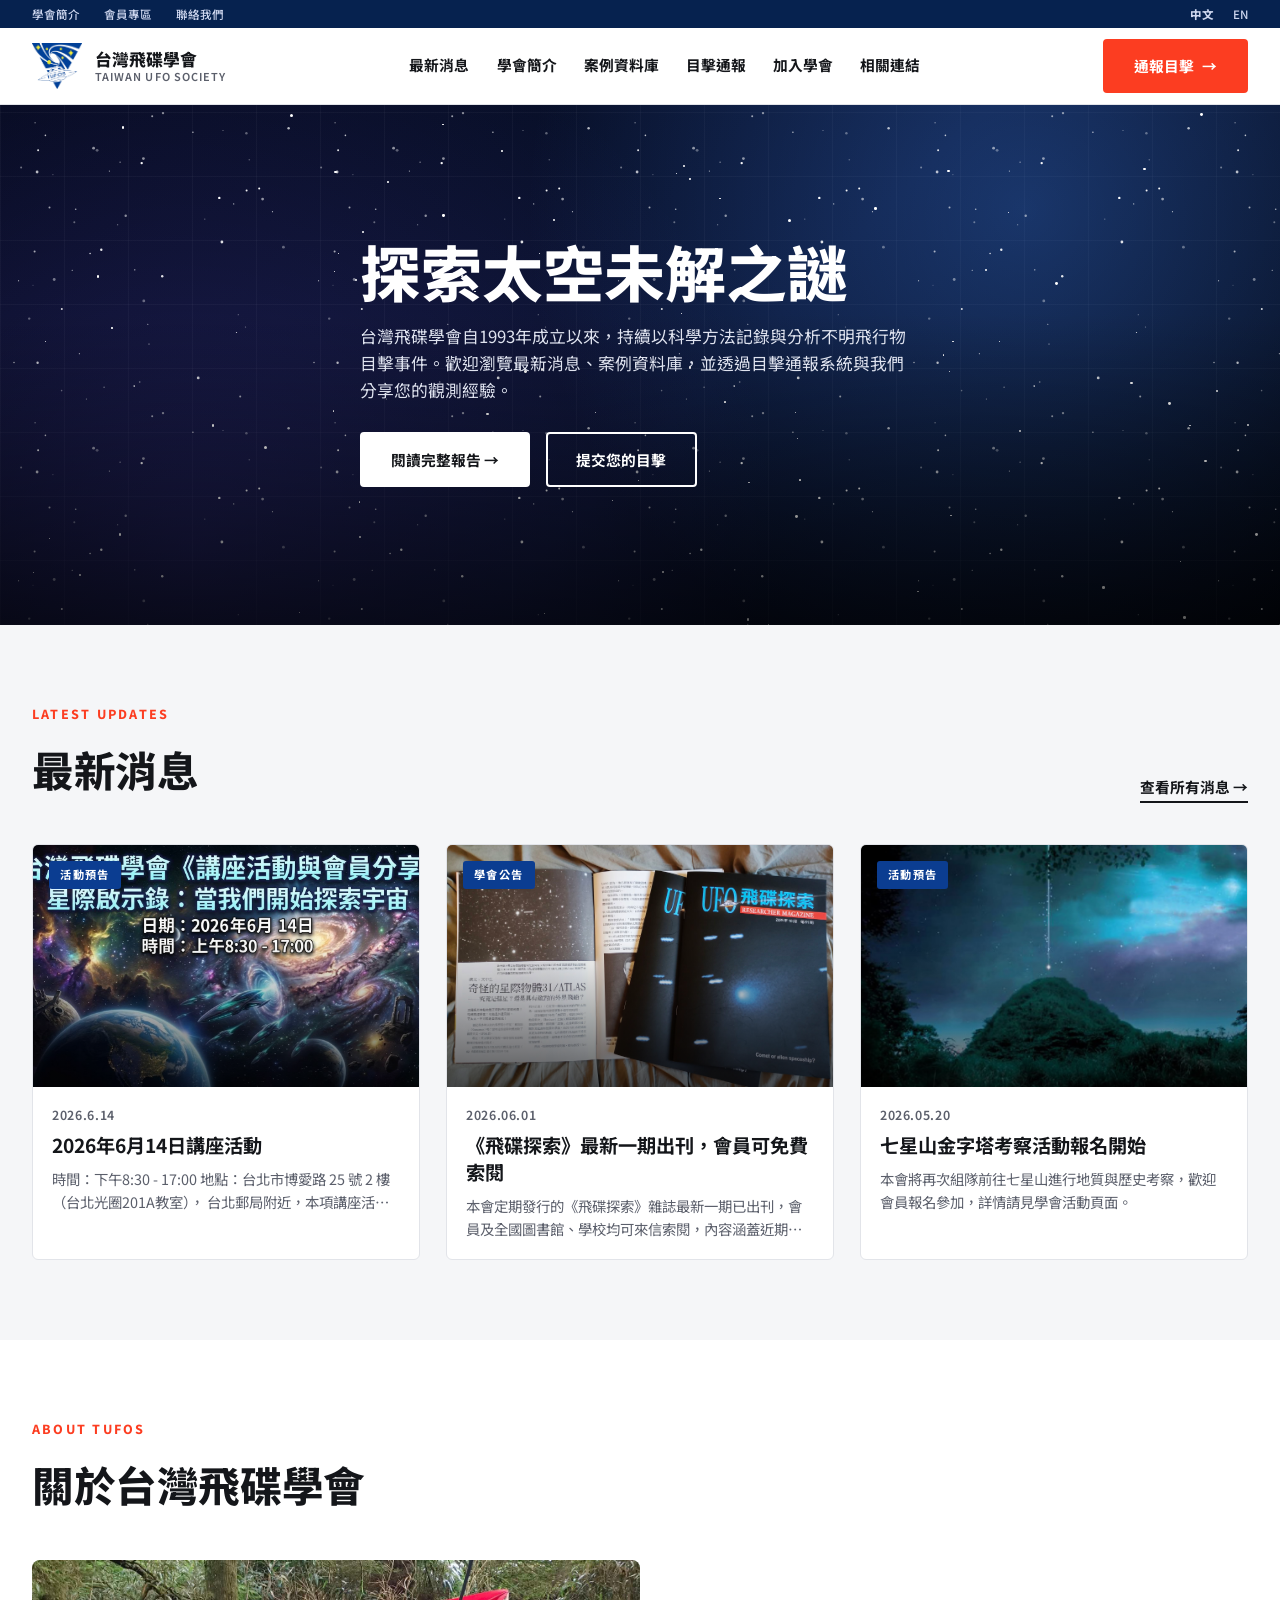
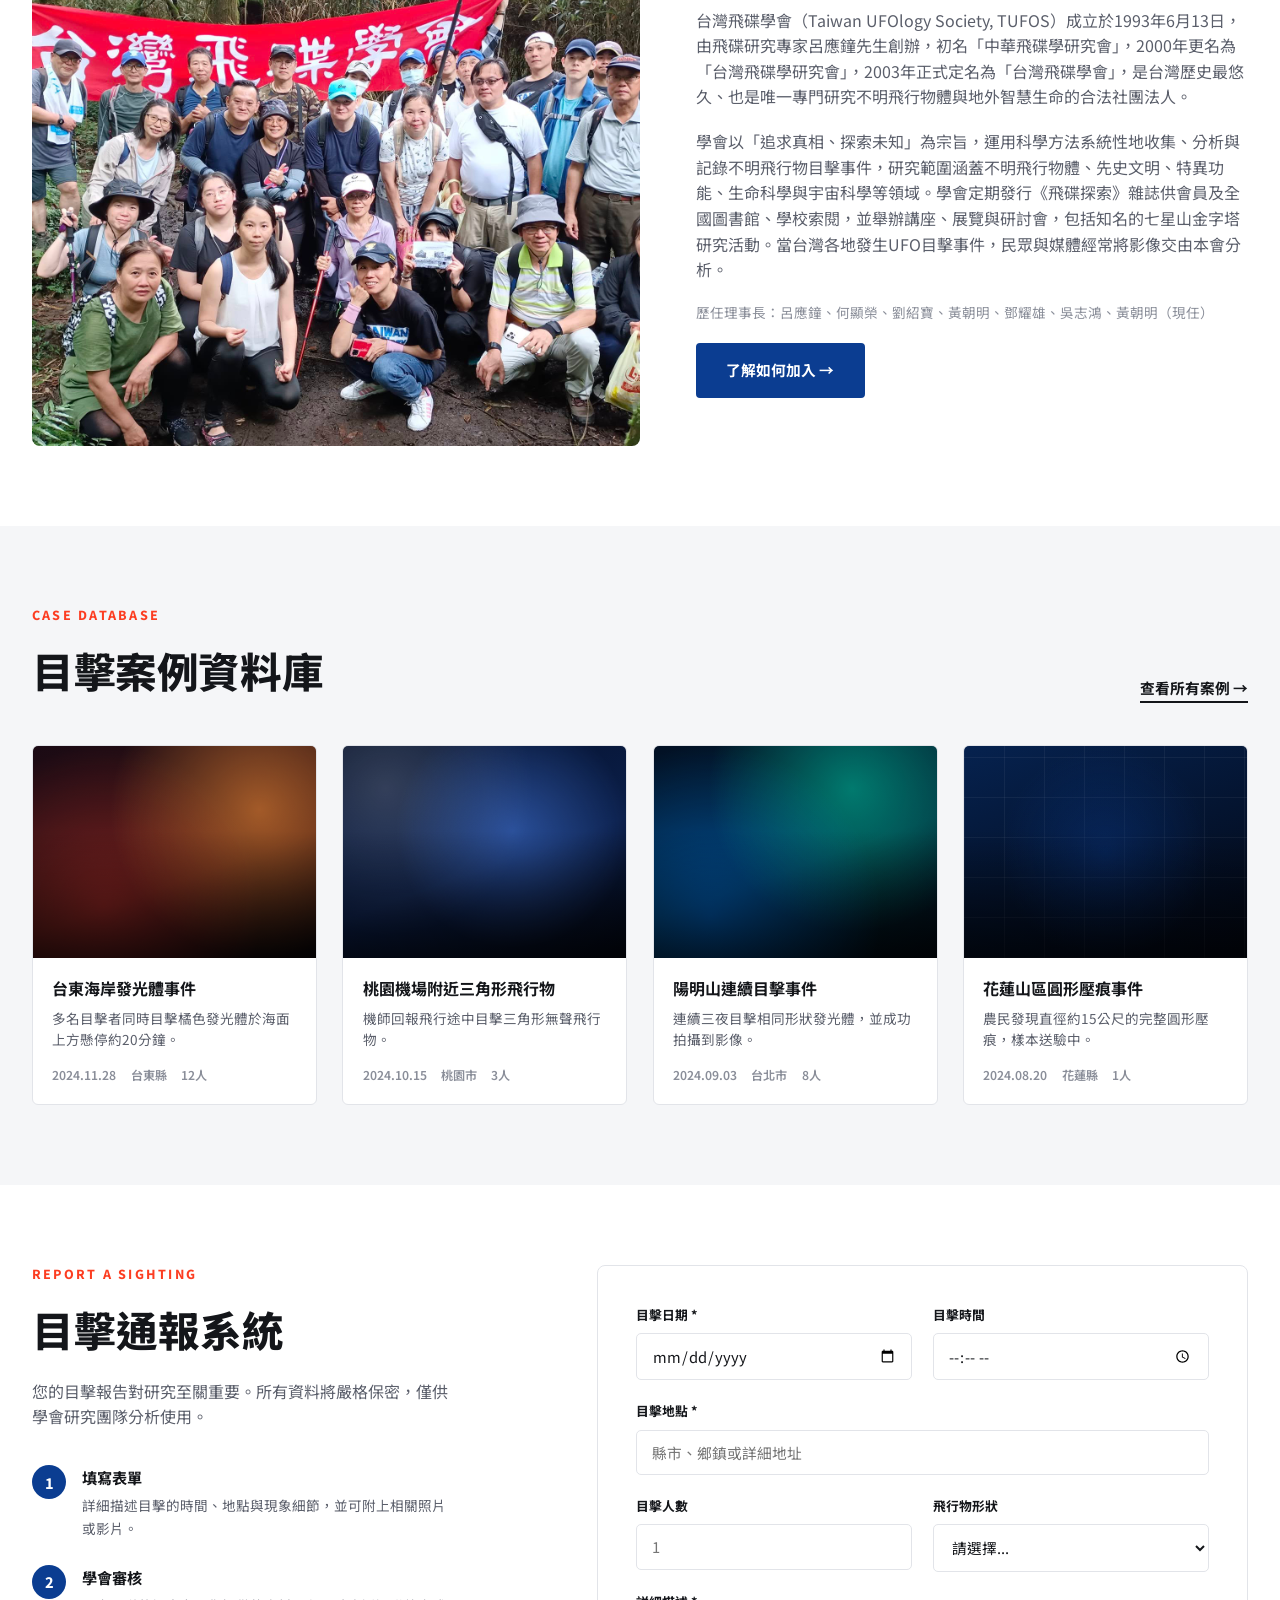
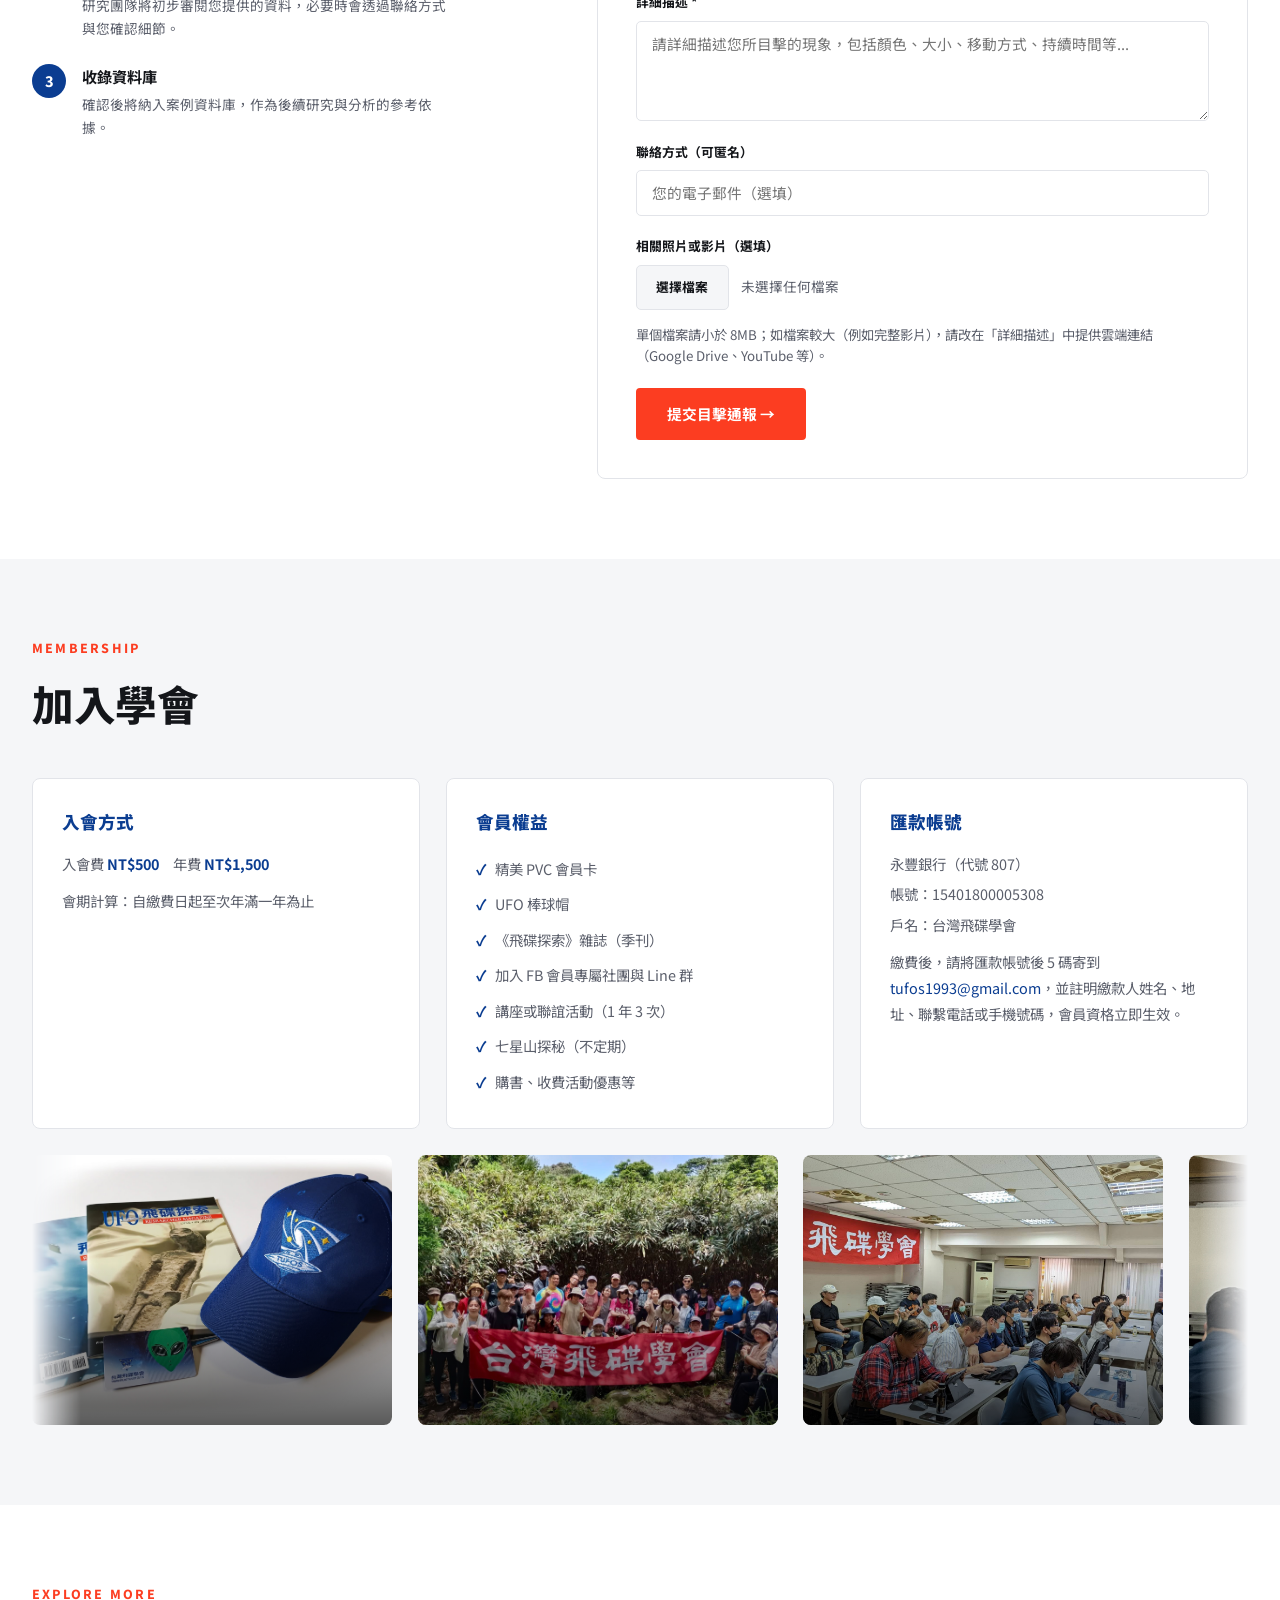
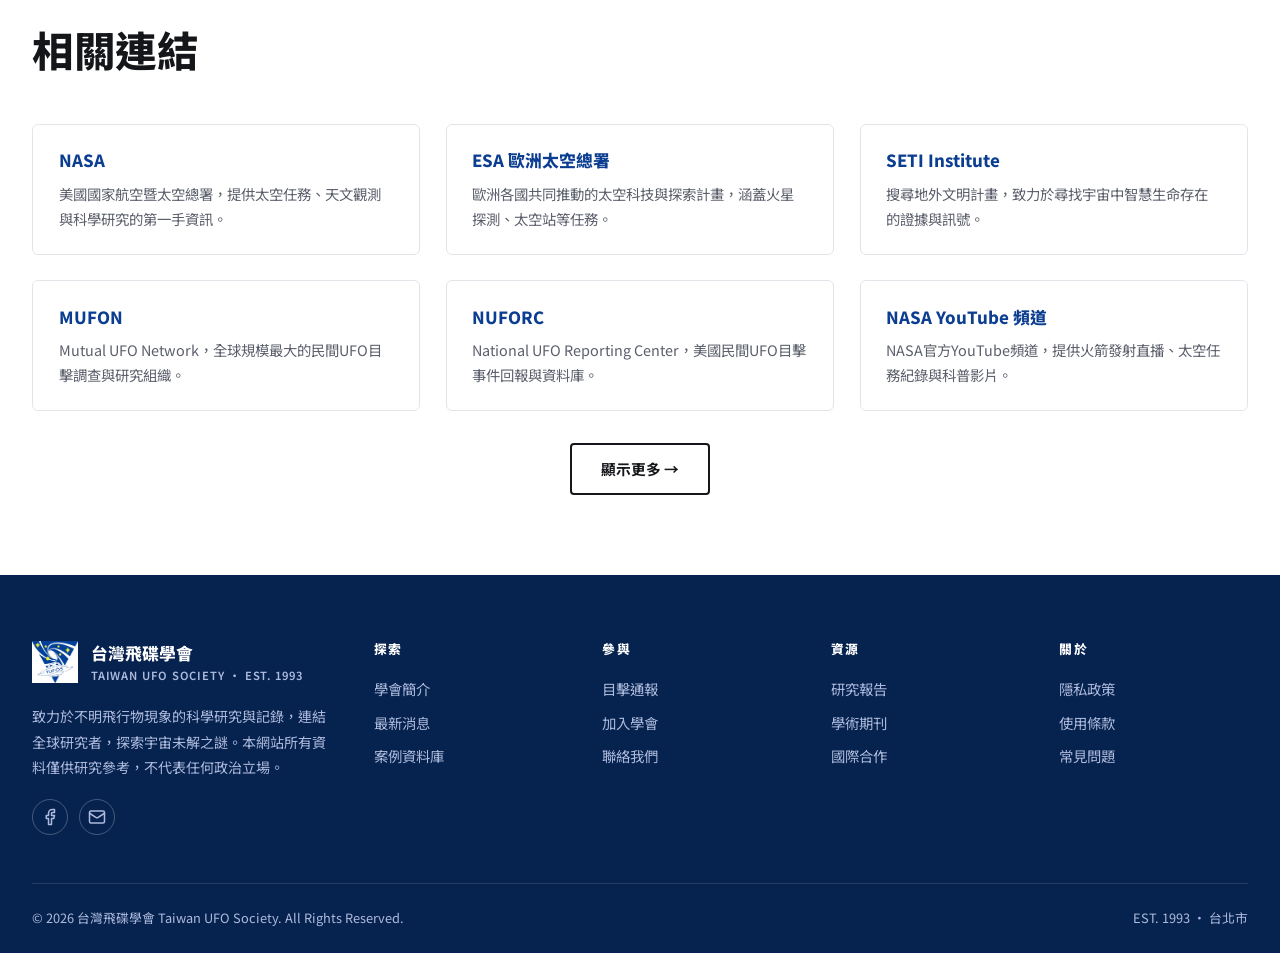
==== index.html @ 35a58901 "相關連結超過6個時預設收合，並提供「顯示更多」按鈕展開 避免未來持續新增連結導致版面無限往下延伸" ====
<!DOCTYPE html>
<html lang="zh-TW">
<head>
<meta charset="UTF-8">
<meta name="viewport" content="width=device-width, initial-scale=1.0">
<title>台灣飛碟學會 | Taiwan UFO Society</title>
<meta name="description" content="台灣飛碟學會 — 以科學方法研究不明飛行物現象，記錄目擊事件，連結全球研究網絡。">
<link rel="icon" type="image/png" href="/images/uploads/logo-transparent.png">
<link rel="preconnect" href="https://fonts.googleapis.com">
<link href="https://fonts.googleapis.com/css2?family=Public+Sans:wght@400;500;600;700;800&family=Noto+Sans+TC:wght@400;500;700;900&display=swap" rel="stylesheet">
<link rel="stylesheet" href="/assets/style.css">
</head>
<body>

<!-- ===== TOP BAR ===== -->
<div id="topbar">
  <div class="wrap">
    <div class="topbar-left">
      <a href="#about">學會簡介</a>
      <a href="#join">會員專區</a>
      <a href="mailto:tufos1993@gmail.com">聯絡我們</a>
    </div>
    <div class="topbar-right">
      <a href="/" style="font-weight:800;">中文</a>
      <a href="/en/">EN</a>
    </div>
  </div>
</div>

<!-- ===== HEADER ===== -->
<header id="header">
  <div class="wrap">
    <a href="#" class="logo">
      <img src="/images/uploads/logo.jpg" alt="TUFOS">
      <span class="logo-text">台灣飛碟學會<small>TAIWAN UFO SOCIETY</small></span>
    </a>
    <nav class="nav-links">
      <a href="#news">最新消息</a>
      <a href="#about">學會簡介</a>
      <a href="#cases">案例資料庫</a>
      <a href="#report">目擊通報</a>
      <a href="#join">加入學會</a>
      <a href="#links">相關連結</a>
    </nav>
    <div class="header-cta">
      <a href="#report" class="btn btn-red"><span class="label">通報目擊</span> →</a>
    </div>
    <div class="nav-hamburger" onclick="toggleMobile()"><span></span><span></span><span></span></div>
  </div>
  <div class="mobile-menu" id="mobileMenu">
    <a href="#news" onclick="closeMobile()">最新消息</a>
    <a href="#about" onclick="closeMobile()">學會簡介</a>
    <a href="#cases" onclick="closeMobile()">案例資料庫</a>
    <a href="#report" onclick="closeMobile()">目擊通報</a>
    <a href="#join" onclick="closeMobile()">加入學會</a>
    <a href="#links" onclick="closeMobile()">相關連結</a>
  </div>
</header>

<!-- ===== HERO / FEATURED ===== -->
<section id="hero" class="ph ph-nebula">
  <div class="hero-stars" id="hero-stars"></div>
  <div class="hero-meteors" id="hero-meteors"></div>
  <div class="wrap hero-content">
    <div class="tag-row">
      <span class="tag tag-red" id="hero-tag">焦點報導</span>
      <span class="tag tag-outline" id="hero-date">2026.06.14</span>
    </div>
    <h1 id="hero-title">歡迎來到台灣飛碟學會全新官網</h1>
    <p id="hero-desc">台灣飛碟學會自1993年成立以來，持續以科學方法記錄與分析不明飛行物目擊事件。</p>
    <div class="hero-btns">
      <a href="#cases" class="btn btn-white">閱讀完整報告 →</a>
      <a href="#report" class="btn btn-outline-white">提交您的目擊</a>
    </div>
  </div>
</section>

<!-- ===== NEWS ===== -->
<section class="section section-alt" id="news">
  <div class="wrap">
    <div class="section-head fade-up">
      <div>
        <div class="eyebrow">LATEST UPDATES</div>
        <h2>最新消息</h2>
      </div>
      <a href="#" class="link-more" onclick="openAllNewsModal();return false;">查看所有消息 →</a>
    </div>
    <div class="news-grid fade-up" id="news-grid"></div>
  </div>
</section>

<!-- ===== ABOUT ===== -->
<section class="section" id="about">
  <div class="wrap">
    <div class="section-head fade-up">
      <div>
        <div class="eyebrow" id="about-eyebrow">ABOUT TUFOS</div>
        <h2 id="about-heading">關於台灣飛碟學會</h2>
      </div>
    </div>
    <div style="display:grid;grid-template-columns:1.1fr 1fr;gap:3.5rem;align-items:center;" class="fade-up">
      <div class="ph ph-deepsky" id="about-image" style="aspect-ratio:5/4;border-radius:8px;"></div>
      <div>
        <p style="color:var(--gray);margin-bottom:1.2rem;" id="about-p1"></p>
        <p style="color:var(--gray);margin-bottom:1.2rem;" id="about-p2"></p>
        <p style="color:var(--gray-light);font-size:.85rem;margin-bottom:1.2rem;" id="about-chairs"></p>
        <a href="#join" class="btn btn-blue">了解如何加入 →</a>
      </div>
    </div>
  </div>
</section>

<!-- ===== CASES ===== -->
<section class="section section-alt" id="cases">
  <div class="wrap">
    <div class="section-head fade-up">
      <div>
        <div class="eyebrow">CASE DATABASE</div>
        <h2>目擊案例資料庫</h2>
      </div>
      <a href="#" class="link-more" onclick="openAllCasesModal();return false;">查看所有案例 →</a>
    </div>
    <div class="cases-grid fade-up" id="cases-grid"></div>
  </div>
</section>

<!-- ===== REPORT ===== -->
<section class="section" id="report">
  <div class="wrap">
    <div class="report-layout">
      <div class="report-side fade-up">
        <div class="eyebrow">REPORT A SIGHTING</div>
        <h2 style="font-size:clamp(1.7rem,3.6vw,2.6rem);font-weight:800;margin-bottom:1rem;">目擊通報系統</h2>
        <p>您的目擊報告對研究至關重要。所有資料將嚴格保密，僅供學會研究團隊分析使用。</p>
        <div class="alert-box" id="report-alert" style="display:none;"></div>
        <div class="report-steps">
          <div class="report-step">
            <div class="report-step-num">1</div>
            <div><h5>填寫表單</h5><p>詳細描述目擊的時間、地點與現象細節，並可附上相關照片或影片。</p></div>
          </div>
          <div class="report-step">
            <div class="report-step-num">2</div>
            <div><h5>學會審核</h5><p>研究團隊將初步審閱您提供的資料，必要時會透過聯絡方式與您確認細節。</p></div>
          </div>
          <div class="report-step">
            <div class="report-step-num">3</div>
            <div><h5>收錄資料庫</h5><p>確認後將納入案例資料庫，作為後續研究與分析的參考依據。</p></div>
          </div>
        </div>
      </div>
      <form class="report-form fade-up" name="ufo-report" method="POST" data-netlify="true" netlify-honeypot="bot-field" enctype="multipart/form-data" onsubmit="submitReport(event)">
        <input type="hidden" name="form-name" value="ufo-report">
        <p style="display:none;"><label>不要填寫這欄：<input name="bot-field"></label></p>
        <div class="form-grid">
          <div class="form-group"><label>目擊日期 *</label><input type="date" name="date" required></div>
          <div class="form-group"><label>目擊時間</label><input type="time" name="time"></div>
          <div class="form-group full"><label>目擊地點 *</label><input type="text" name="location" placeholder="縣市、鄉鎮或詳細地址" required></div>
          <div class="form-group"><label>目擊人數</label><input type="number" name="witnesses" placeholder="1" min="1"></div>
          <div class="form-group">
            <label>飛行物形狀</label>
            <select name="shape">
              <option value="">請選擇...</option>
              <option>圓形 / 球形</option><option>三角形</option>
              <option>碟形 / 飛碟形</option><option>雪茄形 / 長條形</option>
              <option>V字形</option><option>不規則形狀</option>
              <option>光點 / 光球</option><option>其他</option>
            </select>
          </div>
          <div class="form-group full">
            <label>詳細描述 *</label>
            <textarea name="description" placeholder="請詳細描述您所目擊的現象，包括顏色、大小、移動方式、持續時間等..." required></textarea>
          </div>
          <div class="form-group full"><label>聯絡方式（可匿名）</label><input type="email" name="contact" placeholder="您的電子郵件（選填）"></div>
          <div class="form-group full">
            <label>相關照片或影片（選填）</label>
            <div class="file-input-wrap">
              <label class="file-input-btn" for="attachment-input">選擇檔案</label>
              <span class="file-input-name" id="attachment-name">未選擇任何檔案</span>
            </div>
            <input type="file" id="attachment-input" name="attachment" accept="image/*,video/*" multiple style="display:none;" onchange="updateFileName(this)">
            <small style="display:block;color:var(--gray);margin-top:.4rem;">單個檔案請小於 8MB；如檔案較大（例如完整影片），請改在「詳細描述」中提供雲端連結（Google Drive、YouTube 等）。</small>
          </div>
        </div>
        <button type="submit" class="btn btn-red">提交目擊通報 →</button>
      </form>
    </div>
  </div>
</section>

<!-- ===== MEMBERSHIP ===== -->
<section class="section section-alt" id="join">
  <div class="wrap">
    <div class="section-head fade-up">
      <div>
        <div class="eyebrow">MEMBERSHIP</div>
        <h2>加入學會</h2>
      </div>
    </div>
    <div class="join-intro fade-up">
      <div class="join-info-grid">
        <div class="join-info-card">
          <h4>入會方式</h4>
          <p class="join-price-line">入會費 <strong>NT$500</strong>　年費 <strong>NT$1,500</strong></p>
          <p class="join-note">會期計算：自繳費日起至次年滿一年為止</p>
        </div>
        <div class="join-info-card">
          <h4>會員權益</h4>
          <ul>
            <li>精美 PVC 會員卡</li>
            <li>UFO 棒球帽</li>
            <li>《飛碟探索》雜誌（季刊）</li>
            <li>加入 FB 會員專屬社團與 Line 群</li>
            <li>講座或聯誼活動（1 年 3 次）</li>
            <li>七星山探秘（不定期）</li>
            <li>購書、收費活動優惠等</li>
          </ul>
        </div>
        <div class="join-info-card">
          <h4>匯款帳號</h4>
          <p>永豐銀行（代號 807）</p>
          <p>帳號：15401800005308</p>
          <p>戶名：台灣飛碟學會</p>
          <p class="join-note">繳費後，請將匯款帳號後 5 碼寄到 <a href="mailto:tufos1993@gmail.com">tufos1993@gmail.com</a>，並註明繳款人姓名、地址、聯繫電話或手機號碼，會員資格立即生效。</p>
        </div>
      </div>
      <div class="join-gallery">
        <div class="join-gallery-track" id="join-gallery-track"></div>
      </div>
    </div>
  </div>
</section>

<!-- ===== LINKS ===== -->
<section class="section" id="links">
  <div class="wrap">
    <div class="section-head fade-up">
      <div>
        <div class="eyebrow">EXPLORE MORE</div>
        <h2>相關連結</h2>
      </div>
    </div>
    <div class="links-list fade-up" id="links-list"></div>
    <div class="links-more" id="links-more" style="display:none;">
      <button class="btn btn-plain" id="links-more-btn" onclick="toggleLinksMore()">顯示更多 →</button>
    </div>
  </div>
</section>

<!-- ===== FOOTER ===== -->
<footer>
  <div class="wrap">
    <div class="footer-top">
      <div>
        <div class="footer-brand">
          <img src="/images/uploads/logo.jpg" alt="TUFOS">
          <div class="ft-title">台灣飛碟學會<small>TAIWAN UFO SOCIETY · EST. 1993</small></div>
        </div>
        <p id="footer-desc">致力於不明飛行物現象的科學研究與記錄，連結全球研究者，探索宇宙未解之謎。本網站所有資料僅供研究參考，不代表任何政治立場。</p>
        <div class="social-row" id="social-row">
          <a class="social-btn" href="#" title="Facebook" id="social-fb"><svg width="18" height="18" viewBox="0 0 24 24" fill="none" stroke="currentColor" stroke-width="2" stroke-linecap="round" stroke-linejoin="round"><path d="M18 2h-3a5 5 0 0 0-5 5v3H7v4h3v8h4v-8h3l1-4h-4V7a1 1 0 0 1 1-1h3z"/></svg></a>
          <a class="social-btn" href="mailto:tufos1993@gmail.com" title="Email" id="social-email"><svg width="18" height="18" viewBox="0 0 24 24" fill="none" stroke="currentColor" stroke-width="2" stroke-linecap="round" stroke-linejoin="round"><rect x="2" y="4" width="20" height="16" rx="2"/><path d="m22 7-8.97 5.7a1.94 1.94 0 0 1-2.06 0L2 7"/></svg></a>
        </div>
      </div>
      <div class="footer-col">
        <h5>探索</h5>
        <a href="#about">學會簡介</a>
        <a href="#news">最新消息</a>
        <a href="#cases">案例資料庫</a>
      </div>
      <div class="footer-col">
        <h5>參與</h5>
        <a href="#report">目擊通報</a>
        <a href="#join">加入學會</a>
        <a href="mailto:tufos1993@gmail.com">聯絡我們</a>
      </div>
      <div class="footer-col">
        <h5>資源</h5>
        <a href="#">研究報告</a>
        <a href="#">學術期刊</a>
        <a href="#">國際合作</a>
      </div>
      <div class="footer-col">
        <h5>關於</h5>
        <a href="#">隱私政策</a>
        <a href="#">使用條款</a>
        <a href="#">常見問題</a>
      </div>
    </div>
    <div class="footer-bottom">
      <div>© 2026 台灣飛碟學會 Taiwan UFO Society. All Rights Reserved.</div>
      <div>EST. 1993 · 台北市</div>
    </div>
  </div>
</footer>

<!-- ===== NEWS MODAL ===== -->
<div class="modal-overlay" id="news-modal" onclick="if(event.target===this) closeNewsModal()">
  <div class="modal-box">
    <button class="modal-close" onclick="closeNewsModal()" aria-label="關閉">&times;</button>
    <div class="ph" id="modal-img"></div>
    <div class="modal-date" id="modal-date"></div>
    <h3 id="modal-title"></h3>
    <p id="modal-body"></p>
  </div>
</div>

<!-- ===== ALL NEWS MODAL ===== -->
<div class="modal-overlay" id="all-news-modal" onclick="if(event.target===this) closeAllNewsModal()">
  <div class="modal-box modal-box-wide">
    <button class="modal-close" onclick="closeAllNewsModal()" aria-label="關閉">&times;</button>
    <h3 style="margin-bottom:1.4rem;">最新消息</h3>
    <div class="news-list" id="news-list"></div>
  </div>
</div>

<!-- ===== CASE MODAL ===== -->
<div class="modal-overlay" id="case-modal" onclick="if(event.target===this) closeCaseModal()">
  <div class="modal-box">
    <button class="modal-close" onclick="closeCaseModal()" aria-label="關閉">&times;</button>
    <div class="ph" id="case-modal-img"></div>
    <div class="modal-date" id="case-modal-meta"></div>
    <h3 id="case-modal-title"></h3>
    <p id="case-modal-body"></p>
  </div>
</div>

<!-- ===== ALL CASES MODAL ===== -->
<div class="modal-overlay" id="all-cases-modal" onclick="if(event.target===this) closeAllCasesModal()">
  <div class="modal-box modal-box-wide">
    <button class="modal-close" onclick="closeAllCasesModal()" aria-label="關閉">&times;</button>
    <h3 style="margin-bottom:1.4rem;">目擊案例資料庫</h3>
    <div class="news-list" id="cases-list"></div>
  </div>
</div>

<script>window.SITE_LANG = "zh";</script>
<script src="/assets/site.js"></script>
<!-- Netlify Identity：用於處理後台邀請/重設密碼連結 -->
<script src="https://identity.netlify.com/v1/netlify-identity-widget.js"></script>
<script>
  if (window.netlifyIdentity) {
    window.netlifyIdentity.on("init", user => {});
  }
</script>
</body>
</html>
---- assets/style.css ----
/* ============================================================
     RESET & VARS
  ============================================================ */
  :root{
    --blue:#0B3D91;
    --blue-dark:#06224F;
    --red:#FC3D21;
    --ink:#14161A;
    --gray:#5B5F6B;
    --gray-light:#8A8E99;
    --line:#E2E4E9;
    --bg:#F5F6F8;
    --white:#fff;
    --sans:'Noto Sans TC','Public Sans',sans-serif;
  }
  *,*::before,*::after{margin:0;padding:0;box-sizing:border-box;}
  html{scroll-behavior:smooth;scroll-padding-top:96px;}
  body{
    font-family:var(--sans);
    color:var(--ink);
    background:var(--white);
    line-height:1.6;
    -webkit-font-smoothing:antialiased;
  }
  a{color:inherit;text-decoration:none;}
  img{max-width:100%;display:block;}
  ul{list-style:none;}
  button{font-family:inherit;}

  /* ============================================================
     UTILITIES
  ============================================================ */
  .wrap{max-width:1280px;margin:0 auto;padding:0 2rem;}
  .tag{
    display:inline-flex;align-items:center;gap:.4rem;
    font-size:.7rem;font-weight:700;letter-spacing:.12em;
    text-transform:uppercase;padding:.3rem .7rem;border-radius:3px;
  }
  .tag-red{background:var(--red);color:var(--white);}
  .tag-blue{background:var(--blue);color:var(--white);}
  .tag-outline{border:1px solid var(--white);color:var(--white);}

  .btn{
    display:inline-flex;align-items:center;gap:.5rem;
    font-weight:700;font-size:.92rem;
    padding:.85rem 1.8rem;border-radius:4px;
    border:2px solid var(--ink);cursor:pointer;
    transition:.2s ease;background:transparent;color:var(--ink);
  }
  .btn-red{background:var(--red);border-color:var(--red);color:var(--white);}
  .btn-red:hover{background:#d8330f;border-color:#d8330f;}
  .btn-blue{background:var(--blue);border-color:var(--blue);color:var(--white);}
  .btn-blue:hover{background:#082a6b;border-color:#082a6b;}
  .btn-white{background:var(--white);border-color:var(--white);color:var(--ink);}
  .btn-white:hover{background:transparent;color:var(--white);}
  .btn-outline-white{border-color:var(--white);color:var(--white);}
  .btn-outline-white:hover{background:var(--white);color:var(--ink);}
  .btn:not([class*="btn-"]):hover, .btn-plain:hover{background:var(--ink);color:var(--white);}

  .eyebrow{
    font-size:.78rem;font-weight:800;letter-spacing:.18em;
    text-transform:uppercase;color:var(--red);margin-bottom:.7rem;
  }
  .section-head{margin-bottom:2.6rem;display:flex;justify-content:space-between;align-items:flex-end;flex-wrap:wrap;gap:1.5rem;}
  .section-head h2{font-size:clamp(1.7rem,3.6vw,2.6rem);font-weight:800;letter-spacing:-.01em;}
  .section-head .link-more{font-weight:700;font-size:.92rem;border-bottom:2px solid var(--ink);padding-bottom:2px;white-space:nowrap;}
  .section-head .link-more:hover{color:var(--blue);border-color:var(--blue);}

  .section{padding:5rem 0;}
  .section-alt{background:var(--bg);}

  /* generated "photo" placeholders */
  .ph{position:relative;overflow:hidden;background-size:cover;background-position:center;}
  .ph::after{
    content:'';position:absolute;inset:0;
    background:linear-gradient(180deg, rgba(0,0,0,0) 40%, rgba(0,0,0,.65) 100%);
  }
  .ph-nebula{background:
    radial-gradient(circle at 30% 30%, rgba(120,90,255,.55), transparent 55%),
    radial-gradient(circle at 75% 65%, rgba(0,180,255,.45), transparent 60%),
    linear-gradient(135deg,#0a0e2a,#1b0f3a 60%,#04060f);}
  .ph-aurora{background:
    radial-gradient(circle at 70% 20%, rgba(0,255,200,.4), transparent 55%),
    radial-gradient(circle at 20% 80%, rgba(0,120,255,.5), transparent 60%),
    linear-gradient(160deg,#021024,#022a3a 55%,#01070f);}
  .ph-sunset{background:
    radial-gradient(circle at 80% 30%, rgba(255,150,60,.55), transparent 55%),
    radial-gradient(circle at 25% 75%, rgba(255,60,60,.35), transparent 60%),
    linear-gradient(160deg,#1a0a14,#3a1410 60%,#0a0608);}
  .ph-deepsky{background:
    radial-gradient(circle at 60% 40%, rgba(80,140,255,.45), transparent 55%),
    radial-gradient(circle at 15% 20%, rgba(255,255,255,.18), transparent 50%),
    linear-gradient(160deg,#04102b,#0b1f4a 55%,#020611);}
  .ph-grid{background:
    radial-gradient(circle at 50% 50%, rgba(11,61,145,.4), transparent 60%),
    repeating-linear-gradient(0deg, rgba(255,255,255,.05) 0 1px, transparent 1px 40px),
    repeating-linear-gradient(90deg, rgba(255,255,255,.05) 0 1px, transparent 1px 40px),
    linear-gradient(160deg,#06224f,#020611);}
  .ph-tech{background:
    url("data:image/svg+xml,%3Csvg%20xmlns%3D%22http%3A//www.w3.org/2000/svg%22%20width%3D%22300%22%20height%3D%22300%22%20viewBox%3D%220%200%20300%20300%22%3E%3Ccircle%20cx%3D%2297.1%22%20cy%3D%2245.3%22%20r%3D%221.4%22%20fill%3D%22white%22%20fill-opacity%3D%220.33%22/%3E%3Ccircle%20cx%3D%22246.4%22%20cy%3D%2228.2%22%20r%3D%221.2%22%20fill%3D%22white%22%20fill-opacity%3D%220.34%22/%3E%3Ccircle%20cx%3D%22152.2%22%20cy%3D%2211.2%22%20r%3D%221%22%20fill%3D%22white%22%20fill-opacity%3D%220.59%22/%3E%3Ccircle%20cx%3D%2272.2%22%20cy%3D%22165.3%22%20r%3D%220.5%22%20fill%3D%22white%22%20fill-opacity%3D%220.88%22/%3E%3Ccircle%20cx%3D%2237.1%22%20cy%3D%2267.0%22%20r%3D%221.4%22%20fill%3D%22white%22%20fill-opacity%3D%220.71%22/%3E%3Ccircle%20cx%3D%2218.6%22%20cy%3D%22175.7%22%20r%3D%220.5%22%20fill%3D%22white%22%20fill-opacity%3D%220.98%22/%3E%3Ccircle%20cx%3D%2214.0%22%20cy%3D%22257.5%22%20r%3D%220.8%22%20fill%3D%22white%22%20fill-opacity%3D%220.59%22/%3E%3Ccircle%20cx%3D%22162.2%22%20cy%3D%22171.3%22%20r%3D%221.2%22%20fill%3D%22white%22%20fill-opacity%3D%220.87%22/%3E%3Ccircle%20cx%3D%2254.2%22%20cy%3D%22174.5%22%20r%3D%221.4%22%20fill%3D%22white%22%20fill-opacity%3D%220.43%22/%3E%3Ccircle%20cx%3D%2229.2%22%20cy%3D%22213.6%22%20r%3D%221.2%22%20fill%3D%22white%22%20fill-opacity%3D%220.34%22/%3E%3Ccircle%20cx%3D%2261.8%22%20cy%3D%22204.1%22%20r%3D%221%22%20fill%3D%22white%22%20fill-opacity%3D%220.84%22/%3E%3Ccircle%20cx%3D%22139.7%22%20cy%3D%22277.0%22%20r%3D%220.8%22%20fill%3D%22white%22%20fill-opacity%3D%220.51%22/%3E%3Ccircle%20cx%3D%22238.3%22%20cy%3D%22209.7%22%20r%3D%220.6%22%20fill%3D%22white%22%20fill-opacity%3D%220.36%22/%3E%3Ccircle%20cx%3D%2290.1%22%20cy%3D%22148.5%22%20r%3D%220.8%22%20fill%3D%22white%22%20fill-opacity%3D%220.81%22/%3E%3Ccircle%20cx%3D%2286.4%22%20cy%3D%22294.1%22%20r%3D%220.5%22%20fill%3D%22white%22%20fill-opacity%3D%220.66%22/%3E%3Ccircle%20cx%3D%2249.5%22%20cy%3D%22102.6%22%20r%3D%221%22%20fill%3D%22white%22%20fill-opacity%3D%220.6%22/%3E%3Ccircle%20cx%3D%22288.6%22%20cy%3D%2223.3%22%20r%3D%221.2%22%20fill%3D%22white%22%20fill-opacity%3D%220.7%22/%3E%3Ccircle%20cx%3D%22262.6%22%20cy%3D%2294.1%22%20r%3D%221.4%22%20fill%3D%22white%22%20fill-opacity%3D%220.55%22/%3E%3Ccircle%20cx%3D%22149.0%22%20cy%3D%22239.1%22%20r%3D%220.5%22%20fill%3D%22white%22%20fill-opacity%3D%220.89%22/%3E%3Ccircle%20cx%3D%22283.4%22%20cy%3D%22142.2%22%20r%3D%221.4%22%20fill%3D%22white%22%20fill-opacity%3D%220.35%22/%3E%3Ccircle%20cx%3D%22219.3%22%20cy%3D%2292.9%22%20r%3D%221.2%22%20fill%3D%22white%22%20fill-opacity%3D%221.0%22/%3E%3Ccircle%20cx%3D%22246.6%22%20cy%3D%2285.4%22%20r%3D%221%22%20fill%3D%22white%22%20fill-opacity%3D%220.92%22/%3E%3Ccircle%20cx%3D%22104.1%22%20cy%3D%22282.2%22%20r%3D%220.8%22%20fill%3D%22white%22%20fill-opacity%3D%220.42%22/%3E%3Ccircle%20cx%3D%2235.1%22%20cy%3D%2217.7%22%20r%3D%220.8%22%20fill%3D%22white%22%20fill-opacity%3D%220.39%22/%3E%3Ccircle%20cx%3D%2274.3%22%20cy%3D%22117.3%22%20r%3D%221%22%20fill%3D%22white%22%20fill-opacity%3D%220.36%22/%3E%3Ccircle%20cx%3D%22134.8%22%20cy%3D%22164.8%22%20r%3D%220.6%22%20fill%3D%22white%22%20fill-opacity%3D%220.87%22/%3E%3Ccircle%20cx%3D%22259.2%22%20cy%3D%2283.5%22%20r%3D%221%22%20fill%3D%22white%22%20fill-opacity%3D%220.99%22/%3E%3Ccircle%20cx%3D%22204.8%22%20cy%3D%22114.1%22%20r%3D%220.6%22%20fill%3D%22white%22%20fill-opacity%3D%220.41%22/%3E%3Ccircle%20cx%3D%2252.9%22%20cy%3D%2269.6%22%20r%3D%220.6%22%20fill%3D%22white%22%20fill-opacity%3D%220.31%22/%3E%3Ccircle%20cx%3D%22249.3%22%20cy%3D%2254.7%22%20r%3D%220.8%22%20fill%3D%22white%22%20fill-opacity%3D%220.3%22/%3E%3Ccircle%20cx%3D%22125.7%22%20cy%3D%22110.8%22%20r%3D%221.2%22%20fill%3D%22white%22%20fill-opacity%3D%220.52%22/%3E%3Ccircle%20cx%3D%2237.6%22%20cy%3D%22257.8%22%20r%3D%221.2%22%20fill%3D%22white%22%20fill-opacity%3D%220.76%22/%3E%3Ccircle%20cx%3D%22221.9%22%20cy%3D%22137.0%22%20r%3D%221.4%22%20fill%3D%22white%22%20fill-opacity%3D%220.86%22/%3E%3Ccircle%20cx%3D%22117.7%22%20cy%3D%22119.7%22%20r%3D%220.5%22%20fill%3D%22white%22%20fill-opacity%3D%220.64%22/%3E%3Ccircle%20cx%3D%22120.1%22%20cy%3D%2257.2%22%20r%3D%220.6%22%20fill%3D%22white%22%20fill-opacity%3D%220.61%22/%3E%3Ccircle%20cx%3D%2233.0%22%20cy%3D%22180.2%22%20r%3D%220.5%22%20fill%3D%22white%22%20fill-opacity%3D%220.3%22/%3E%3Ccircle%20cx%3D%2245.4%22%20cy%3D%2230.4%22%20r%3D%220.8%22%20fill%3D%22white%22%20fill-opacity%3D%220.73%22/%3E%3Ccircle%20cx%3D%2221.1%22%20cy%3D%2262.4%22%20r%3D%221%22%20fill%3D%22white%22%20fill-opacity%3D%220.4%22/%3E%3Ccircle%20cx%3D%2275.7%22%20cy%3D%22104.2%22%20r%3D%220.8%22%20fill%3D%22white%22%20fill-opacity%3D%220.63%22/%3E%3Ccircle%20cx%3D%2234.6%22%20cy%3D%22146.4%22%20r%3D%221%22%20fill%3D%22white%22%20fill-opacity%3D%220.64%22/%3E%3Ccircle%20cx%3D%2293.6%22%20cy%3D%2243.2%22%20r%3D%221.4%22%20fill%3D%22white%22%20fill-opacity%3D%220.54%22/%3E%3Ccircle%20cx%3D%2279.4%22%20cy%3D%22248.7%22%20r%3D%220.6%22%20fill%3D%22white%22%20fill-opacity%3D%220.66%22/%3E%3Ccircle%20cx%3D%2261.6%22%20cy%3D%22285.6%22%20r%3D%220.8%22%20fill%3D%22white%22%20fill-opacity%3D%220.4%22/%3E%3Ccircle%20cx%3D%22163.0%22%20cy%3D%228.1%22%20r%3D%221.2%22%20fill%3D%22white%22%20fill-opacity%3D%220.51%22/%3E%3Ccircle%20cx%3D%22192.9%22%20cy%3D%2227.3%22%20r%3D%220.8%22%20fill%3D%22white%22%20fill-opacity%3D%220.66%22/%3E%3Ccircle%20cx%3D%22272.5%22%20cy%3D%22106.7%22%20r%3D%220.6%22%20fill%3D%22white%22%20fill-opacity%3D%220.67%22/%3E%3Ccircle%20cx%3D%22233.7%22%20cy%3D%2298.9%22%20r%3D%220.6%22%20fill%3D%22white%22%20fill-opacity%3D%220.73%22/%3E%3Ccircle%20cx%3D%22236.5%22%20cy%3D%22227.5%22%20r%3D%220.6%22%20fill%3D%22white%22%20fill-opacity%3D%220.86%22/%3E%3Ccircle%20cx%3D%22245.5%22%20cy%3D%22222.0%22%20r%3D%220.6%22%20fill%3D%22white%22%20fill-opacity%3D%220.44%22/%3E%3Ccircle%20cx%3D%22147.8%22%20cy%3D%22219.3%22%20r%3D%220.5%22%20fill%3D%22white%22%20fill-opacity%3D%220.85%22/%3E%3Ccircle%20cx%3D%22141.7%22%20cy%3D%2258.1%22%20r%3D%221.2%22%20fill%3D%22white%22%20fill-opacity%3D%220.97%22/%3E%3Ccircle%20cx%3D%22134.2%22%20cy%3D%22281.1%22%20r%3D%220.8%22%20fill%3D%22white%22%20fill-opacity%3D%220.97%22/%3E%3Ccircle%20cx%3D%22109.4%22%20cy%3D%2266.1%22%20r%3D%220.6%22%20fill%3D%22white%22%20fill-opacity%3D%220.63%22/%3E%3Ccircle%20cx%3D%22101.3%22%20cy%3D%22144.8%22%20r%3D%221.2%22%20fill%3D%22white%22%20fill-opacity%3D%220.89%22/%3E%3Ccircle%20cx%3D%22143.8%22%20cy%3D%22195.9%22%20r%3D%221.4%22%20fill%3D%22white%22%20fill-opacity%3D%220.36%22/%3E%3Ccircle%20cx%3D%22198.2%22%20cy%3D%22272.9%22%20r%3D%221.4%22%20fill%3D%22white%22%20fill-opacity%3D%220.83%22/%3E%3Ccircle%20cx%3D%22143.4%22%20cy%3D%2253.6%22%20r%3D%221.4%22%20fill%3D%22white%22%20fill-opacity%3D%220.53%22/%3E%3Ccircle%20cx%3D%22240.2%22%20cy%3D%22291.5%22%20r%3D%221%22%20fill%3D%22white%22%20fill-opacity%3D%220.62%22/%3E%3Ccircle%20cx%3D%22223.0%22%20cy%3D%2225.5%22%20r%3D%220.6%22%20fill%3D%22white%22%20fill-opacity%3D%220.42%22/%3E%3Ccircle%20cx%3D%2238.1%22%20cy%3D%2245.3%22%20r%3D%221%22%20fill%3D%22white%22%20fill-opacity%3D%220.86%22/%3E%3C/svg%3E") 0 0/300px 300px repeat,
    radial-gradient(circle at 80% 20%, rgba(64,140,255,.30), transparent 45%),
    radial-gradient(circle at 15% 85%, rgba(120,90,255,.18), transparent 50%),
    repeating-linear-gradient(0deg, rgba(255,255,255,.035) 0 1px, transparent 1px 64px),
    repeating-linear-gradient(90deg, rgba(255,255,255,.035) 0 1px, transparent 1px 64px),
    linear-gradient(135deg,#050a1e,#0a1330 55%,#02050f);}

  .fade-up{opacity:0;transform:translateY(22px);transition:opacity .6s ease,transform .6s ease;}
  .fade-up.visible{opacity:1;transform:translateY(0);}

  /* ============================================================
     TOP BAR
  ============================================================ */
  #topbar{
    background:var(--blue-dark);color:#cdd6ee;
    font-size:.72rem;font-weight:500;
  }
  #topbar .wrap{display:flex;justify-content:space-between;align-items:center;height:28px;}
  #topbar a{color:#cdd6ee;transition:.2s;}
  #topbar a:hover{color:var(--white);}
  .topbar-left{display:flex;gap:1.5rem;}
  .topbar-right{display:flex;gap:1.2rem;align-items:center;}

  /* ============================================================
     HEADER / NAV
  ============================================================ */
  #header{
    position:sticky;top:0;z-index:1000;
    background:var(--white);
    border-bottom:1px solid var(--line);
  }
  #header .wrap{
    display:flex;align-items:center;justify-content:space-between;
    height:76px;
  }
  .logo{display:flex;align-items:center;gap:.8rem;}
  .logo img{width:50px;height:50px;object-fit:contain;}
  .logo .logo-text{font-weight:800;font-size:1.05rem;line-height:1.25;}
  .logo .logo-text small{display:block;font-size:.68rem;font-weight:600;letter-spacing:.1em;color:var(--gray);}
  .nav-links{display:flex;gap:1.7rem;align-items:center;}
  .nav-links a{font-weight:700;font-size:.92rem;padding:.4rem 0;border-bottom:3px solid transparent;transition:.2s;}
  .nav-links a:hover{border-color:var(--red);}
  .header-cta{display:flex;align-items:center;gap:1rem;}
  .nav-hamburger{display:none;flex-direction:column;gap:5px;cursor:pointer;}
  .nav-hamburger span{width:26px;height:3px;background:var(--ink);}
  .mobile-menu{display:none;flex-direction:column;background:var(--white);border-top:1px solid var(--line);padding:1rem 2rem 1.5rem;}
  .mobile-menu.open{display:flex;}
  .mobile-menu a{padding:.7rem 0;font-weight:700;border-bottom:1px solid var(--line);}

  /* ============================================================
     HERO / FEATURED
  ============================================================ */
  #hero{height:calc(78vh - 124px);min-height:420px;max-height:520px;display:flex;align-items:center;}
  #hero .hero-content{padding:3rem 0 3.4rem;color:var(--white);max-width:760px;position:relative;z-index:2;}
  #hero .tag-row{display:none;}
  #hero h1{font-size:clamp(2.2rem,5vw,3.8rem);font-weight:800;line-height:1.16;letter-spacing:0;margin-bottom:1rem;}
  #hero p{font-size:1.05rem;color:#dfe3ef;max-width:560px;margin-bottom:1.8rem;}
  #hero .hero-btns{display:flex;gap:1rem;flex-wrap:wrap;}

  /* ---- 滑鼠光暈效果 ---- */
  #hero::before{
    content:'';position:absolute;inset:0;z-index:1;pointer-events:none;
    background:radial-gradient(circle 320px at var(--mx,50%) var(--my,40%), rgba(110,170,255,.22), transparent 70%);
    opacity:0;transition:opacity .4s ease;
  }
  #hero:hover::before{opacity:1;}

  /* ---- 星空閃爍效果 ---- */
  .hero-stars{position:absolute;inset:0;overflow:hidden;z-index:0;pointer-events:none;}
  .hero-stars .star{position:absolute;border-radius:50%;background:#fff;animation:star-twinkle ease-in-out infinite;}
  @keyframes star-twinkle{
    0%,100%{opacity:.15;transform:scale(.7);}
    50%{opacity:1;transform:scale(1.2);}
  }

  /* ---- 滑鼠掃過的流星效果 ---- */
  .hero-meteors{position:absolute;inset:0;overflow:hidden;z-index:1;pointer-events:none;}
  .meteor{
    position:absolute;width:120px;height:2px;border-radius:2px;
    background:linear-gradient(90deg, rgba(255,255,255,.95), rgba(130,180,255,0));
    transform:rotate(-30deg);
    animation:meteor-fall .9s ease-out forwards;
  }
  .meteor::after{
    content:'';position:absolute;left:-2px;top:50%;width:6px;height:6px;margin-top:-3px;
    background:#fff;border-radius:50%;box-shadow:0 0 12px 4px rgba(170,210,255,.9);
  }
  @keyframes meteor-fall{
    0%{transform:translate(0,0) rotate(-30deg) scaleX(.3);opacity:1;}
    60%{opacity:.8;}
    100%{transform:translate(-160px,100px) rotate(-30deg) scaleX(1);opacity:0;}
  }

  /* ============================================================
     NEWS GRID
  ============================================================ */
  .news-grid{display:grid;grid-template-columns:repeat(3,1fr);gap:1.6rem;}
  .news-card{display:flex;flex-direction:column;text-decoration:none;background:var(--white);border:1px solid var(--line);border-radius:6px;overflow:hidden;transition:.2s;}
  .news-card:hover{box-shadow:0 12px 28px rgba(0,0,0,.08);transform:translateY(-4px);}
  .news-card .ph{aspect-ratio:16/10;background-position:center;}
  .news-card .tag{position:absolute;top:1rem;left:1rem;}
  .news-card .news-body{padding:1.2rem;}
  .news-card .news-date{font-size:.78rem;color:var(--gray);font-weight:600;letter-spacing:.05em;margin-bottom:.4rem;}
  .news-card h3{font-size:1.2rem;font-weight:700;line-height:1.4;transition:.2s;display:-webkit-box;-webkit-line-clamp:2;-webkit-box-orient:vertical;overflow:hidden;}
  .news-card:hover h3{color:var(--blue);}
  .news-card p{color:var(--gray);font-size:.9rem;margin-top:.5rem;display:-webkit-box;-webkit-line-clamp:2;-webkit-box-orient:vertical;overflow:hidden;}


  /* ============================================================
     CASE DATABASE
  ============================================================ */
  .cases-grid{display:grid;grid-template-columns:repeat(4,1fr);gap:1.6rem;}
  .case-card{display:block;text-decoration:none;background:var(--white);border:1px solid var(--line);border-radius:6px;overflow:hidden;transition:.2s;}
  .case-card:hover{box-shadow:0 12px 28px rgba(0,0,0,.08);transform:translateY(-4px);}
  .case-card .ph{aspect-ratio:4/3;}
  .case-body{padding:1.2rem;}
  .case-body h3{font-size:1rem;font-weight:700;margin-bottom:.5rem;line-height:1.4;color:var(--ink);display:-webkit-box;-webkit-line-clamp:2;-webkit-box-orient:vertical;overflow:hidden;}
  .case-body p{font-size:.85rem;color:var(--gray);margin-bottom:.9rem;display:-webkit-box;-webkit-line-clamp:2;-webkit-box-orient:vertical;overflow:hidden;}
  .case-meta{display:flex;gap:.9rem;flex-wrap:wrap;font-size:.76rem;color:var(--gray-light);font-weight:600;}

  /* ============================================================
     REPORT FORM
  ============================================================ */
  .report-layout{display:grid;grid-template-columns:1fr 1.3fr;gap:4rem;align-items:start;}
  .report-side .alert-box{
    background:#FFF1ED;border:1px solid #FFD2C4;border-left:4px solid var(--red);
    border-radius:4px;padding:1.2rem 1.4rem;font-size:.9rem;color:#7a2c14;
    display:flex;gap:.8rem;margin-top:1.6rem;
  }
  .report-side p{color:var(--gray);margin-bottom:1rem;max-width:420px;}
  .report-side{position:sticky;top:110px;}
  .report-steps{display:flex;flex-direction:column;gap:1.5rem;margin-top:2.2rem;max-width:420px;}
  .report-step{display:flex;gap:1rem;align-items:flex-start;}
  .report-step-num{
    flex-shrink:0;width:34px;height:34px;border-radius:50%;
    background:var(--blue);color:var(--white);display:flex;align-items:center;justify-content:center;
    font-weight:800;font-size:.9rem;
  }
  .report-step h5{font-size:.95rem;font-weight:700;margin-bottom:.3rem;}
  .report-step p{font-size:.85rem;color:var(--gray);line-height:1.7;margin:0;max-width:none;}
  .report-form{background:var(--white);border:1px solid var(--line);border-radius:8px;padding:2.4rem;}
  .form-grid{display:grid;grid-template-columns:1fr 1fr;gap:1.3rem;margin-bottom:1.3rem;}
  .form-group{display:flex;flex-direction:column;gap:.5rem;}
  .form-group.full{grid-column:1/-1;}
  .form-group label{font-size:.8rem;font-weight:700;color:var(--ink);}
  .form-group input,.form-group select,.form-group textarea{
    border:1.5px solid var(--line);border-radius:5px;
    padding:.7rem .9rem;font-size:.92rem;font-family:inherit;color:var(--ink);
    outline:none;transition:.2s;background:var(--white);
  }
  .form-group input:focus,.form-group select:focus,.form-group textarea:focus{border-color:var(--blue);box-shadow:0 0 0 3px rgba(11,61,145,.12);}
  .form-group textarea{resize:vertical;min-height:100px;}
  .file-input-wrap{display:flex;align-items:center;gap:.8rem;flex-wrap:wrap;}
  .file-input-btn{
    border:1.5px solid var(--line);border-radius:5px;
    padding:.7rem 1.2rem;font-size:.85rem;font-weight:700;color:var(--ink);
    background:var(--bg);cursor:pointer;transition:.2s;white-space:nowrap;
  }
  .file-input-btn:hover{border-color:var(--blue);color:var(--blue);}
  .file-input-name{font-size:.85rem;color:var(--gray);}

  /* ============================================================
     MEMBERSHIP
  ============================================================ */
  .join-intro{margin-bottom:0;}
  .join-info-grid{display:grid;grid-template-columns:repeat(3,1fr);gap:1.6rem;}
  .join-gallery{margin-top:1.6rem;overflow:hidden;-webkit-mask-image:linear-gradient(90deg,transparent,#000 4%,#000 96%,transparent);mask-image:linear-gradient(90deg,transparent,#000 4%,#000 96%,transparent);}
  .join-gallery-track{display:flex;gap:1.6rem;width:max-content;animation:join-scroll 28s linear infinite;}
  .join-gallery:hover .join-gallery-track{animation-play-state:paused;}
  .join-gallery-track .ph{flex:0 0 360px;aspect-ratio:4/3;border-radius:8px;}
  @keyframes join-scroll{
    from{transform:translateX(0);}
    to{transform:translateX(-50%);}
  }
  .join-info-card{background:var(--white);border:1px solid var(--line);border-radius:8px;padding:1.8rem;}
  .join-info-card h4{
    font-size:1.1rem;font-weight:800;
    color:var(--blue);margin-bottom:.9rem;
  }
  .join-info-card p{font-size:.9rem;color:var(--gray);line-height:1.8;margin-bottom:.3rem;}
  .join-price-line{font-size:1.05rem;color:var(--ink);}
  .join-price-line strong{color:var(--blue);}
  .join-info-card ul{font-size:.9rem;color:var(--gray);line-height:1.8;}
  .join-info-card ul li{padding:.3rem 0;display:flex;gap:.55rem;align-items:flex-start;}
  .join-info-card ul li::before{content:'✓';color:var(--blue);font-weight:800;}
  .join-note{font-size:.8rem;color:var(--gray-light);margin-top:.7rem;line-height:1.7;}
  .join-note a{color:var(--blue);}

  /* ============================================================
     LINKS（相關網站連結）
  ============================================================ */
  .links-list{display:grid;grid-template-columns:repeat(3,1fr);gap:1.6rem;}
  .links-list .link-row:nth-child(n+7){display:none;}
  .links-list.expanded .link-row:nth-child(n+7){display:flex;}
  .links-more{display:flex;justify-content:center;margin-top:2rem;}
  .link-row{display:flex;flex-direction:column;gap:.5rem;padding:1.4rem 1.6rem;text-decoration:none;color:inherit;background:var(--white);border:1px solid var(--line);border-radius:6px;transition:.2s;}
  .link-row:hover{box-shadow:0 12px 28px rgba(0,0,0,.08);transform:translateY(-4px);}
  .link-name{font-size:1.05rem;font-weight:800;color:var(--blue);display:flex;align-items:center;gap:.4rem;}
  .link-name .arrow{opacity:0;transition:.2s;}
  .link-row:hover .link-name .arrow{opacity:1;transform:translateX(3px);}
  .link-desc{color:var(--gray);font-size:.9rem;line-height:1.7;}

  /* ============================================================
     FOOTER
  ============================================================ */
  footer{background:var(--blue-dark);color:#aebbdc;}
  footer .footer-top{
    display:grid;grid-template-columns:1.6fr 1fr 1fr 1fr 1fr;gap:2.5rem;
    padding:4rem 0 3rem;border-bottom:1px solid rgba(255,255,255,.12);
  }
  footer .footer-brand{display:flex;align-items:center;gap:.8rem;margin-bottom:1.2rem;}
  footer .footer-brand img{width:46px;height:46px;object-fit:contain;}
  footer .footer-brand .ft-title{color:var(--white);font-weight:800;font-size:1.05rem;}
  footer .footer-brand .ft-title small{display:block;font-size:.7rem;font-weight:600;letter-spacing:.08em;color:#aebbdc;}
  footer .footer-col h5{color:var(--white);font-size:.8rem;font-weight:800;letter-spacing:.1em;text-transform:uppercase;margin-bottom:1.1rem;}
  footer .footer-col a{display:block;font-size:.9rem;margin-bottom:.65rem;transition:.2s;}
  footer .footer-col a:hover{color:var(--white);}
  footer p{font-size:.88rem;line-height:1.8;max-width:340px;}
  .footer-bottom{
    padding:1.5rem 0;display:flex;justify-content:space-between;flex-wrap:wrap;gap:1rem;
    font-size:.8rem;
  }
  .social-row{display:flex;gap:.7rem;margin-top:1.2rem;}
  .social-btn{
    width:36px;height:36px;border-radius:50%;border:1px solid rgba(255,255,255,.25);
    display:flex;align-items:center;justify-content:center;font-size:.95rem;transition:.2s;
  }
  .social-btn:hover{background:var(--red);border-color:var(--red);}

  /* ============================================================
     NEWS MODAL
  ============================================================ */
  .modal-overlay{
    display:none;position:fixed;inset:0;background:rgba(6,34,79,.6);
    z-index:1000;align-items:center;justify-content:center;padding:1.5rem;
  }
  .modal-overlay.open{display:flex;}
  .modal-box{
    background:var(--white);border-radius:8px;max-width:680px;width:100%;
    max-height:85vh;overflow:auto;padding:2rem;position:relative;
  }
  .modal-box .ph{aspect-ratio:16/9;border-radius:6px;margin-bottom:1.2rem;}
  .modal-close{
    position:absolute;top:1rem;right:1rem;width:32px;height:32px;border-radius:50%;
    border:1px solid var(--line);background:var(--white);font-size:1.3rem;line-height:1;
    color:var(--gray);cursor:pointer;transition:.2s;
  }
  .modal-close:hover{background:var(--bg);color:var(--ink);}
  .modal-date{font-size:.78rem;color:var(--gray);font-weight:600;letter-spacing:.05em;margin-bottom:.4rem;}
  .modal-box h3{font-size:1.4rem;font-weight:800;line-height:1.4;margin-bottom:.8rem;}
  .modal-box p{color:var(--gray);font-size:.95rem;line-height:1.9;white-space:pre-line;}
  .modal-box-wide{max-width:800px;}
  .news-list{display:flex;flex-direction:column;}
  .news-list-item{
    display:block;text-decoration:none;padding:1.4rem 0;border-top:1px solid var(--line);
    position:relative;
  }
  .news-list-item:first-child{border-top:none;padding-top:0;}
  .news-list-item .tag{position:static;display:inline-block;margin-bottom:.5rem;}
  .news-list-item .news-date{margin-bottom:.3rem;}
  .news-list-item h4{font-size:1.05rem;font-weight:700;line-height:1.4;transition:.2s;margin-bottom:.3rem;}
  .news-list-item:hover h4{color:var(--blue);}
  .news-list-item p{
    color:var(--gray);font-size:.88rem;line-height:1.7;white-space:normal;
    display:-webkit-box;-webkit-line-clamp:2;-webkit-box-orient:vertical;overflow:hidden;
  }

  /* ============================================================
     RESPONSIVE
  ============================================================ */
  @media(max-width:1100px){
    .news-grid{grid-template-columns:1fr 1fr;}
    .cases-grid{grid-template-columns:repeat(2,1fr);}
    .links-list{grid-template-columns:repeat(2,1fr);}
    footer .footer-top{grid-template-columns:1fr 1fr;}
  }
  @media(max-width:768px){
    .wrap{padding:0 1.2rem;}
    html{scroll-padding-top:86px;}
    #topbar{display:none;}
    #header .wrap{height:84px;}
    .logo img{width:40px;height:40px;}
    .logo .logo-text{font-size:.98rem;}
    .logo .logo-text small{font-size:.62rem;letter-spacing:.08em;}
    .nav-links{display:none;}
    .nav-hamburger{display:flex;}
    .header-cta .btn{width:64px;height:54px;justify-content:center;padding:0;font-size:1.2rem;}
    .header-cta .btn span.label{display:none;}
    .topics-grid{grid-template-columns:repeat(2,1fr);}
    .news-grid{grid-template-columns:1fr;}
    .news-card.large{grid-column:auto;}
    .cases-grid{grid-template-columns:1fr;}
    .report-layout{grid-template-columns:1fr;gap:2.5rem;}
    .report-side{position:static;}
    .form-grid{grid-template-columns:1fr;}
    .join-info-grid{grid-template-columns:1fr;}
    .join-gallery-track .ph{flex:0 0 78vw;}
    .links-list{grid-template-columns:1fr;}
    footer .footer-top{grid-template-columns:1fr;padding:3rem 0 2rem;}
    .section{padding:4rem 0;}
    .section-head{align-items:flex-start;margin-bottom:2rem;}
    #hero{height:auto;min-height:560px;max-height:none;align-items:center;padding:5rem 0 3.5rem;}
    #hero .hero-content{padding:0 1.2rem;max-width:100%;}
    #hero h1{font-size:clamp(2rem,11vw,2.55rem);line-height:1.14;max-width:7.4em;overflow-wrap:break-word;}
    #hero p{font-size:1rem;line-height:1.8;max-width:100%;}
    #hero .hero-btns{display:grid;grid-template-columns:1fr;gap:.8rem;}
    #hero .hero-btns .btn{justify-content:center;width:100%;padding:.85rem 1rem;}
    .news-card .ph{aspect-ratio:16/9;}
    .news-card h3{font-size:1.08rem;}
  }
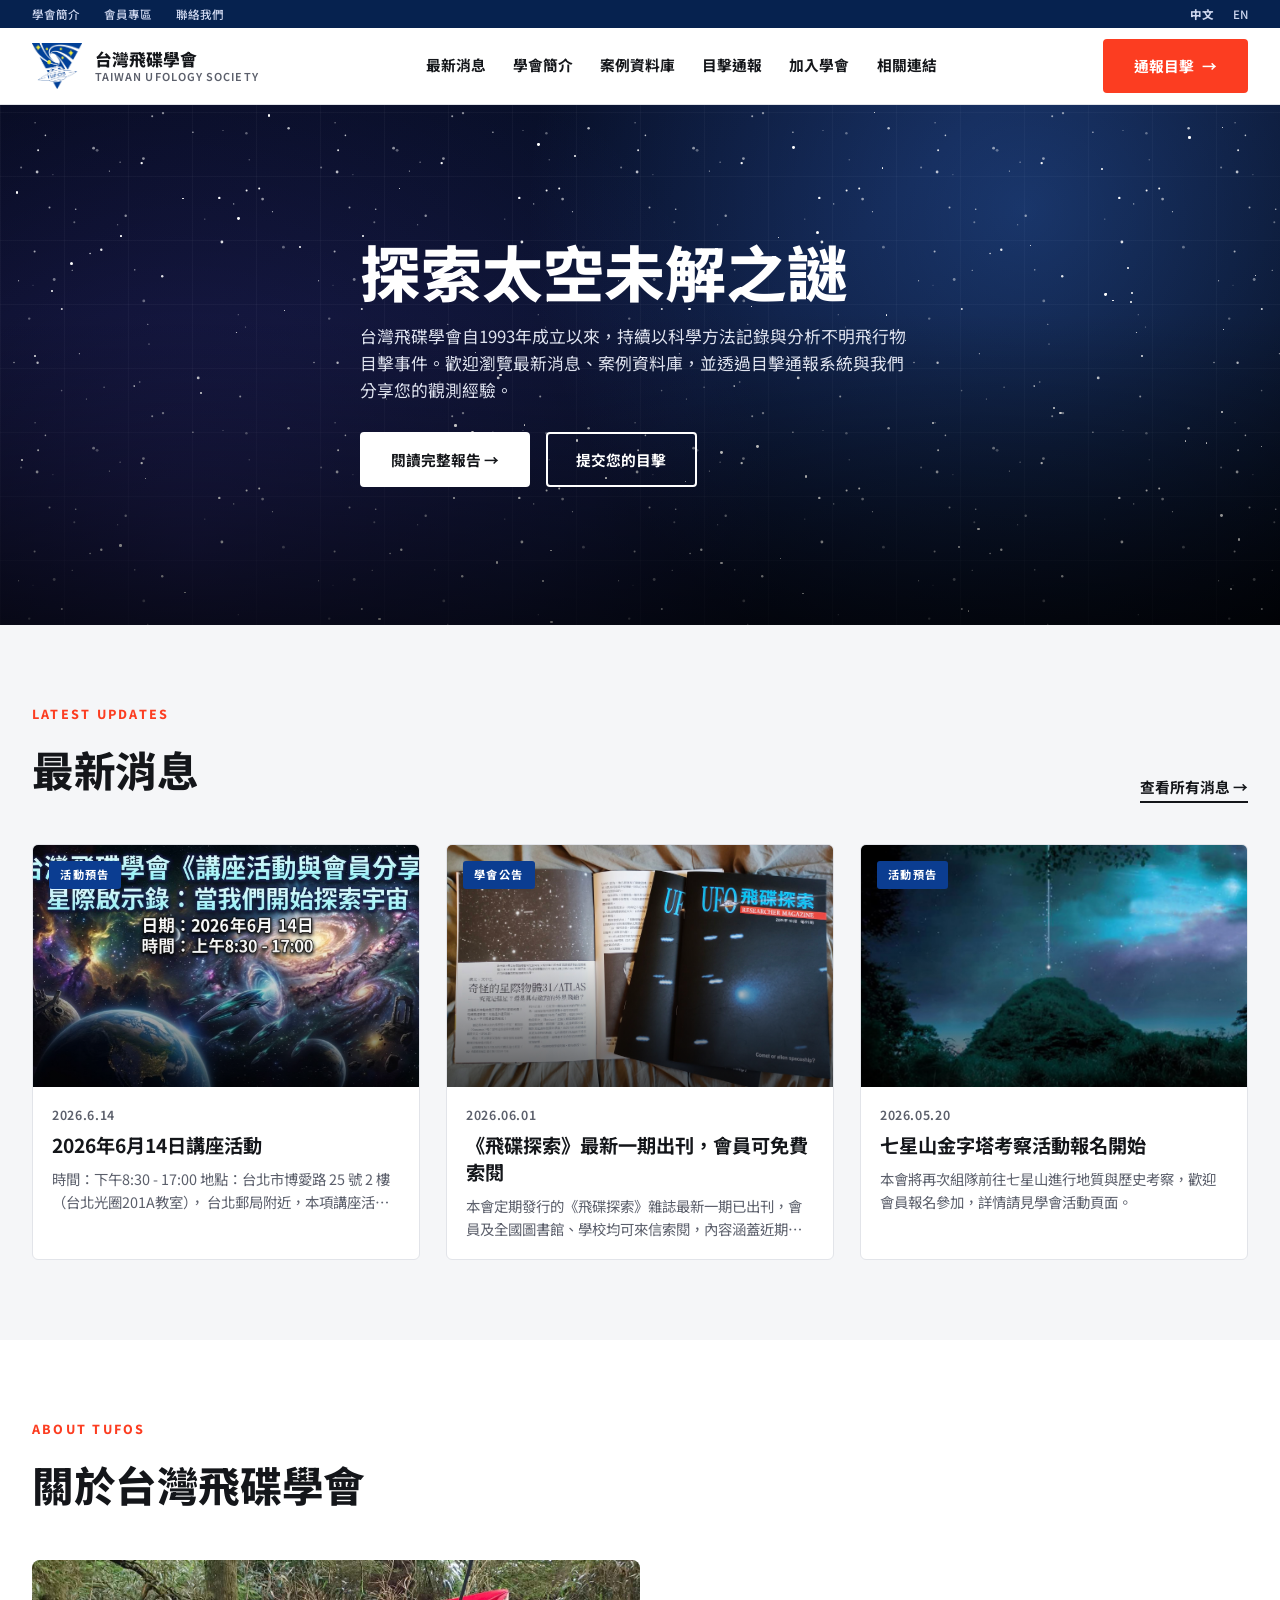
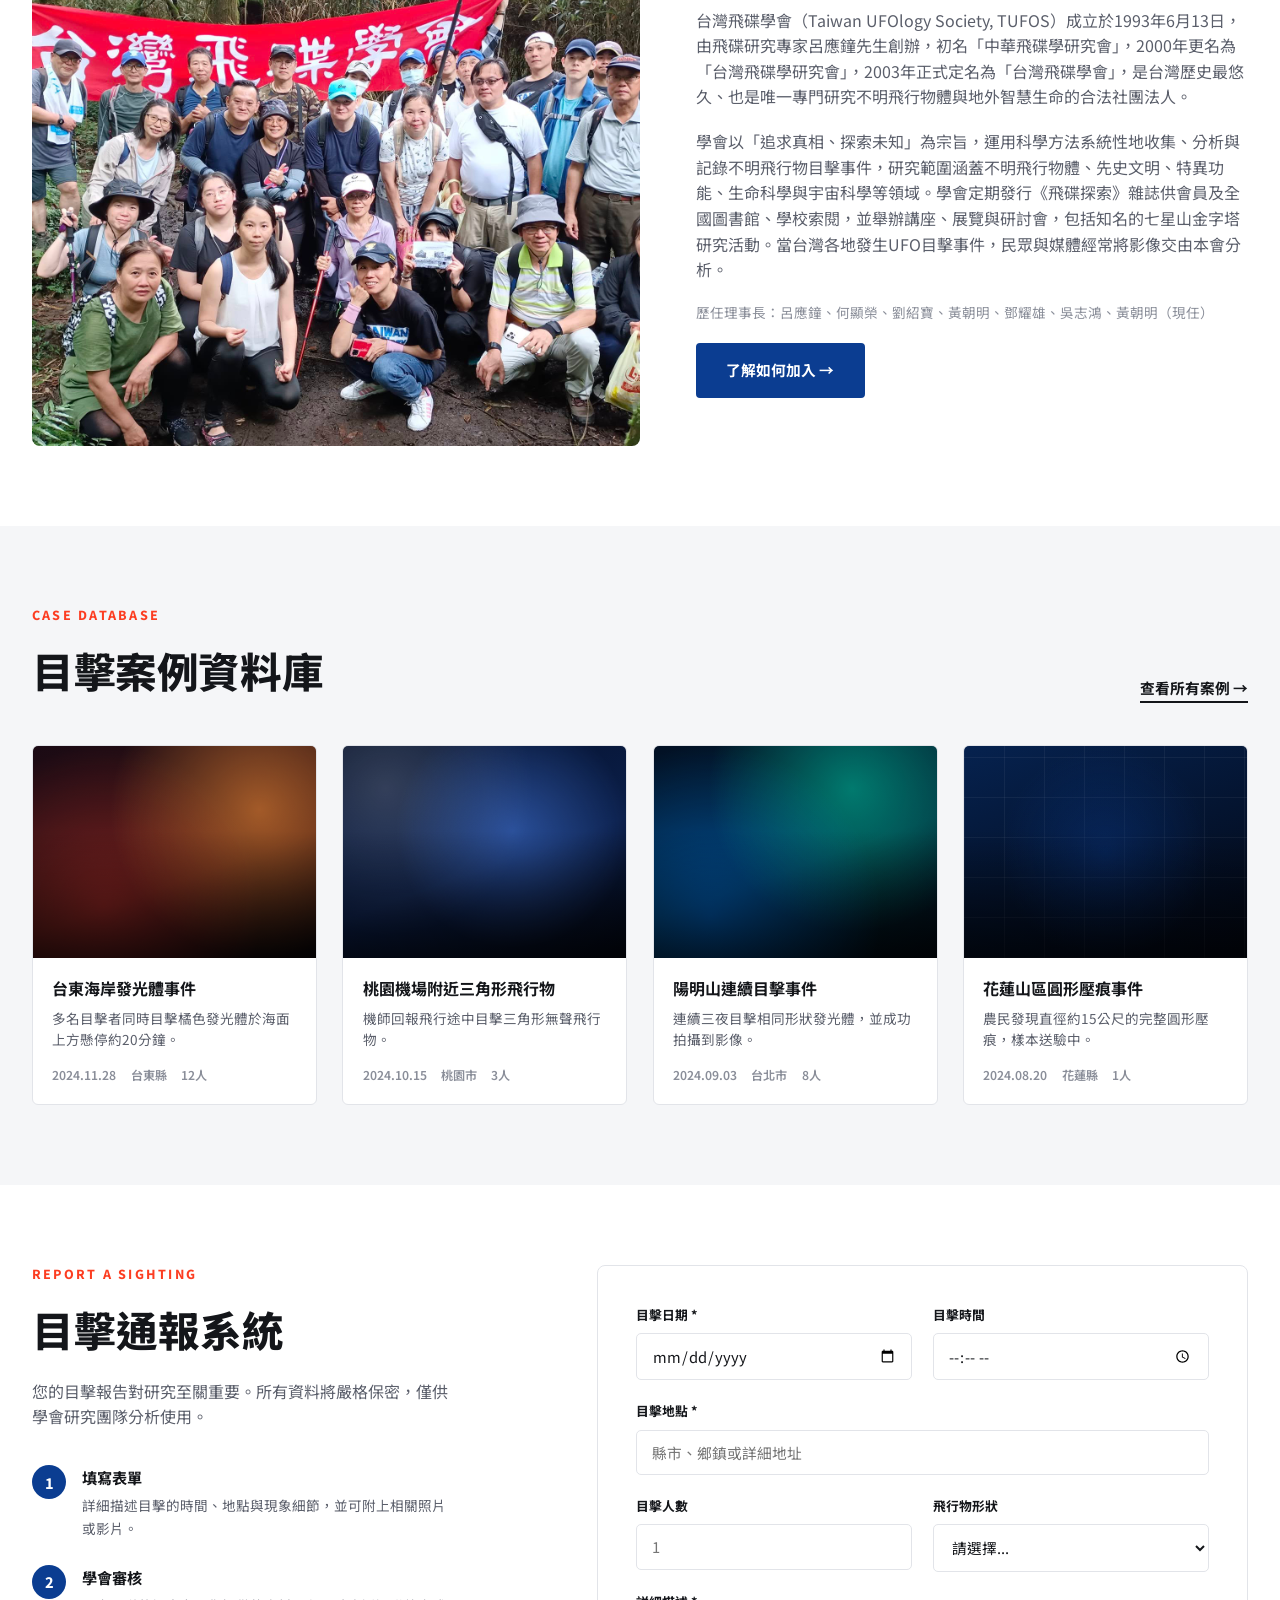
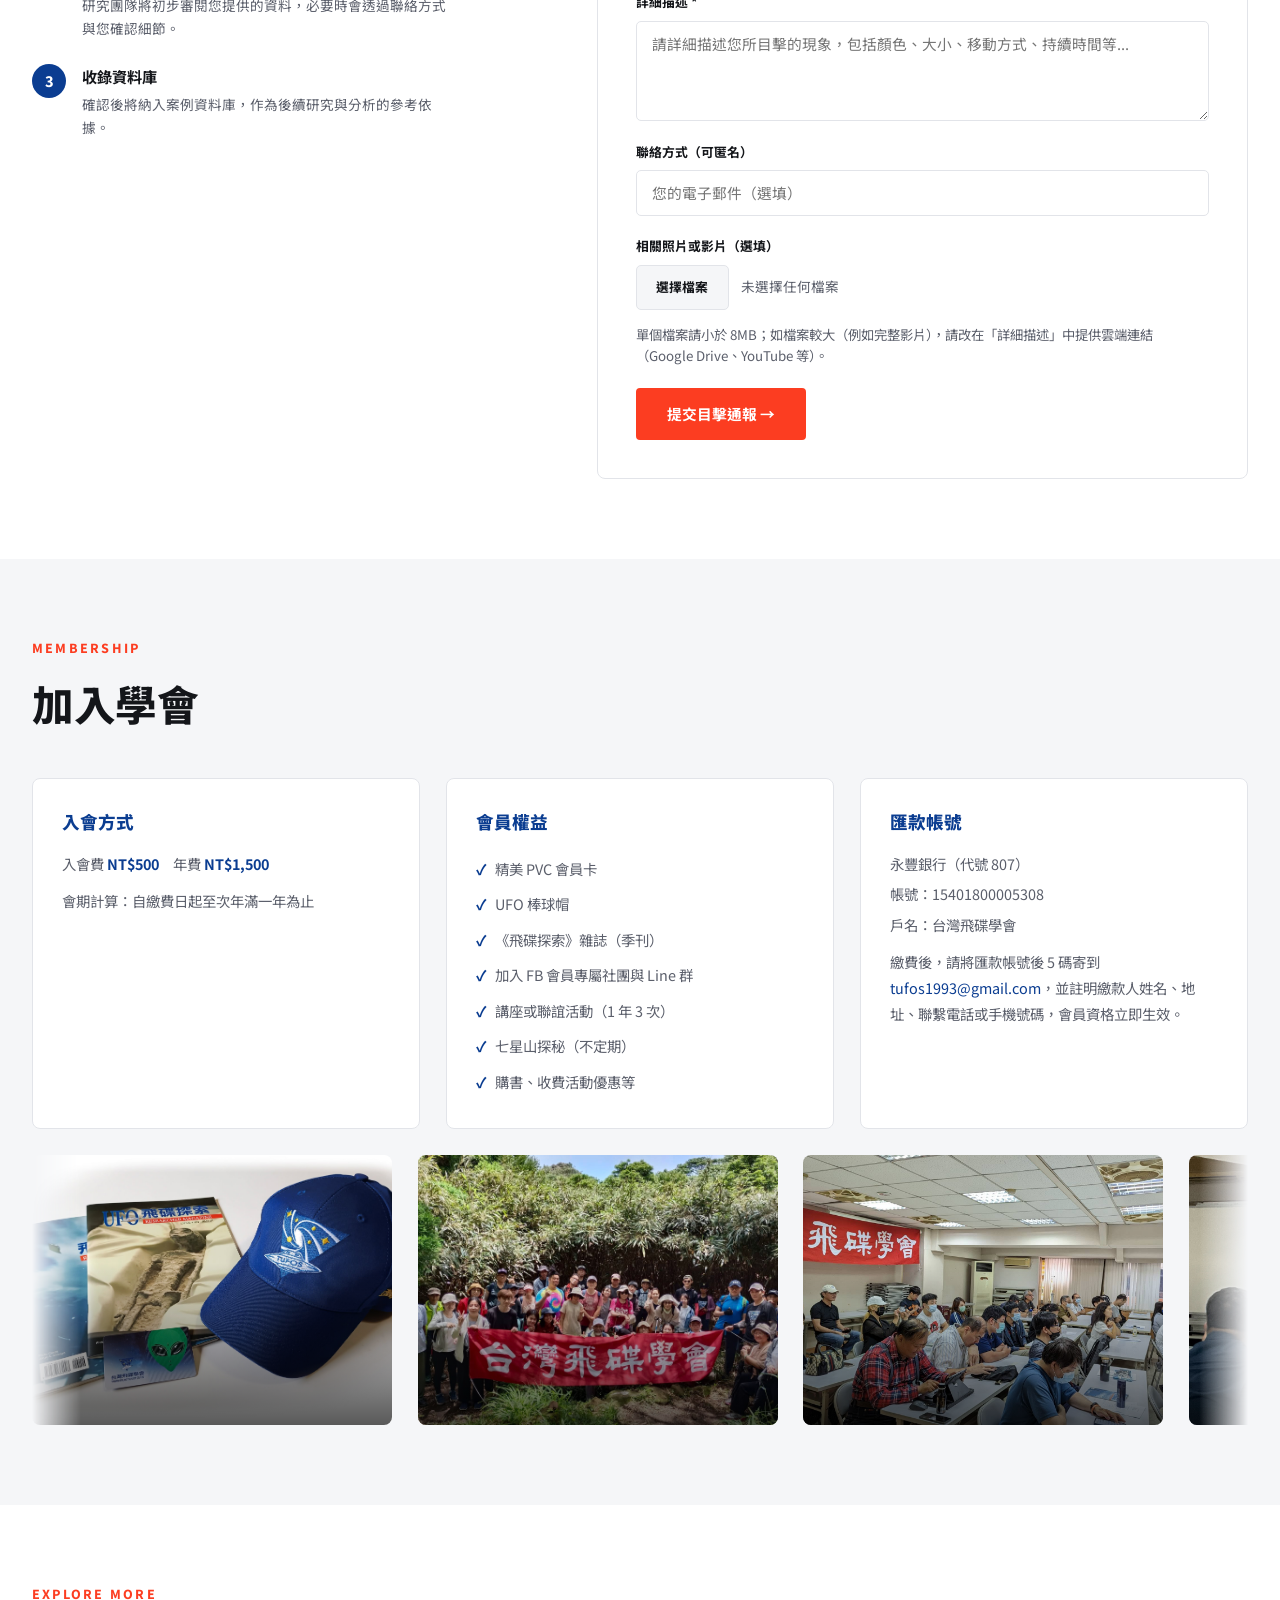
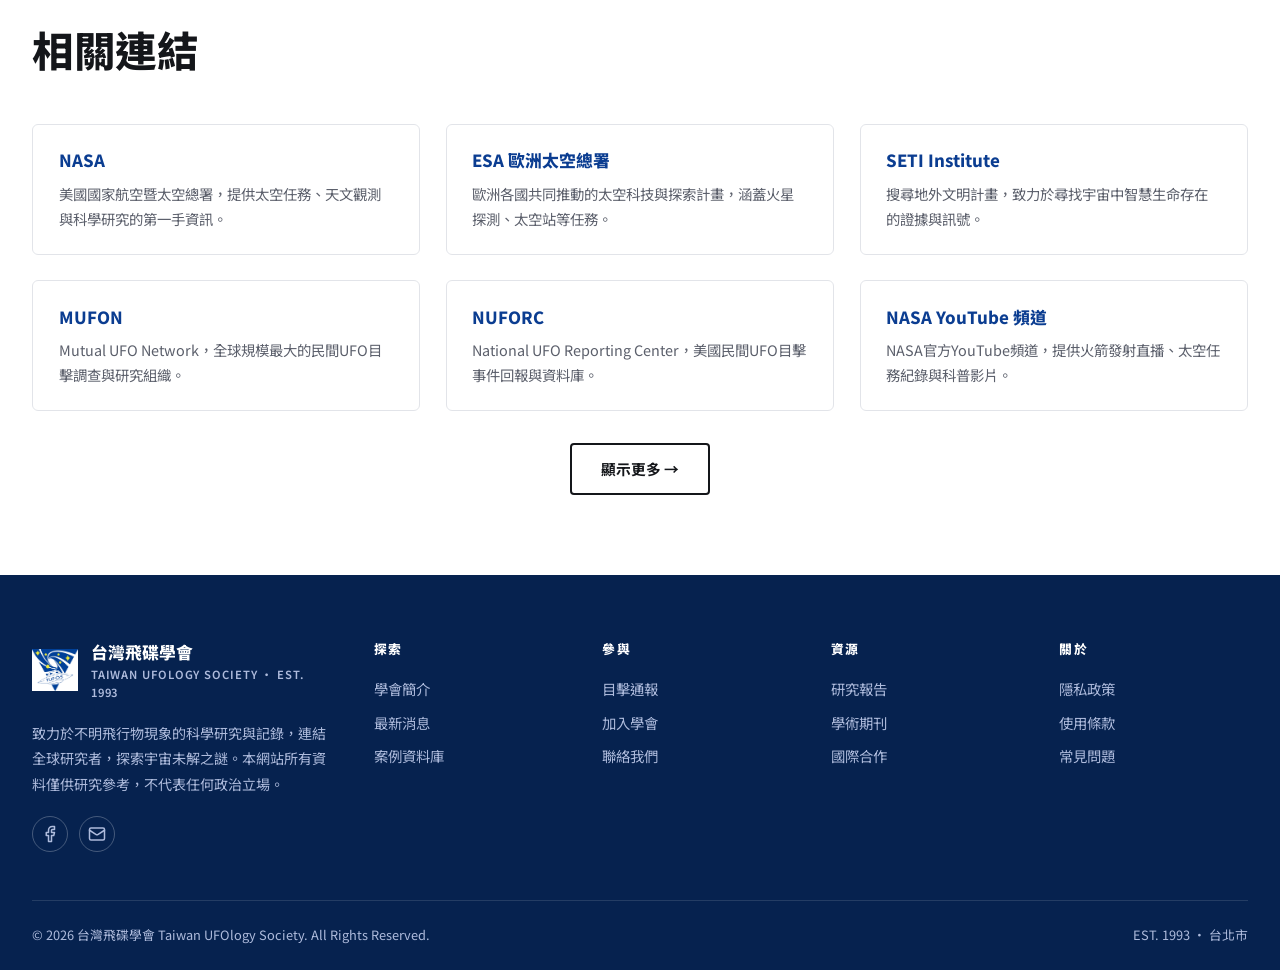
==== commit c3d0af4c: "更正英文名稱為 Taiwan UFOlogy Society（依維基百科）" ====
--- a/index.html
+++ b/index.html
@@ -3,7 +3,7 @@
 <head>
 <meta charset="UTF-8">
 <meta name="viewport" content="width=device-width, initial-scale=1.0">
-<title>台灣飛碟學會 | Taiwan UFO Society</title>
+<title>台灣飛碟學會 | Taiwan UFOlogy Society</title>
 <meta name="description" content="台灣飛碟學會 — 以科學方法研究不明飛行物現象，記錄目擊事件，連結全球研究網絡。">
 <link rel="icon" type="image/png" href="/images/uploads/logo-transparent.png">
 <link rel="preconnect" href="https://fonts.googleapis.com">
@@ -32,7 +32,7 @@
   <div class="wrap">
     <a href="#" class="logo">
       <img src="/images/uploads/logo.jpg" alt="TUFOS">
-      <span class="logo-text">台灣飛碟學會<small>TAIWAN UFO SOCIETY</small></span>
+      <span class="logo-text">台灣飛碟學會<small>TAIWAN UFOLOGY SOCIETY</small></span>
     </a>
     <nav class="nav-links">
       <a href="#news">最新消息</a>
@@ -253,7 +253,7 @@
       <div>
         <div class="footer-brand">
           <img src="/images/uploads/logo.jpg" alt="TUFOS">
-          <div class="ft-title">台灣飛碟學會<small>TAIWAN UFO SOCIETY · EST. 1993</small></div>
+          <div class="ft-title">台灣飛碟學會<small>TAIWAN UFOLOGY SOCIETY · EST. 1993</small></div>
         </div>
         <p id="footer-desc">致力於不明飛行物現象的科學研究與記錄，連結全球研究者，探索宇宙未解之謎。本網站所有資料僅供研究參考，不代表任何政治立場。</p>
         <div class="social-row" id="social-row">
@@ -287,7 +287,7 @@
       </div>
     </div>
     <div class="footer-bottom">
-      <div>© 2026 台灣飛碟學會 Taiwan UFO Society. All Rights Reserved.</div>
+      <div>© 2026 台灣飛碟學會 Taiwan UFOlogy Society. All Rights Reserved.</div>
       <div>EST. 1993 · 台北市</div>
     </div>
   </div>
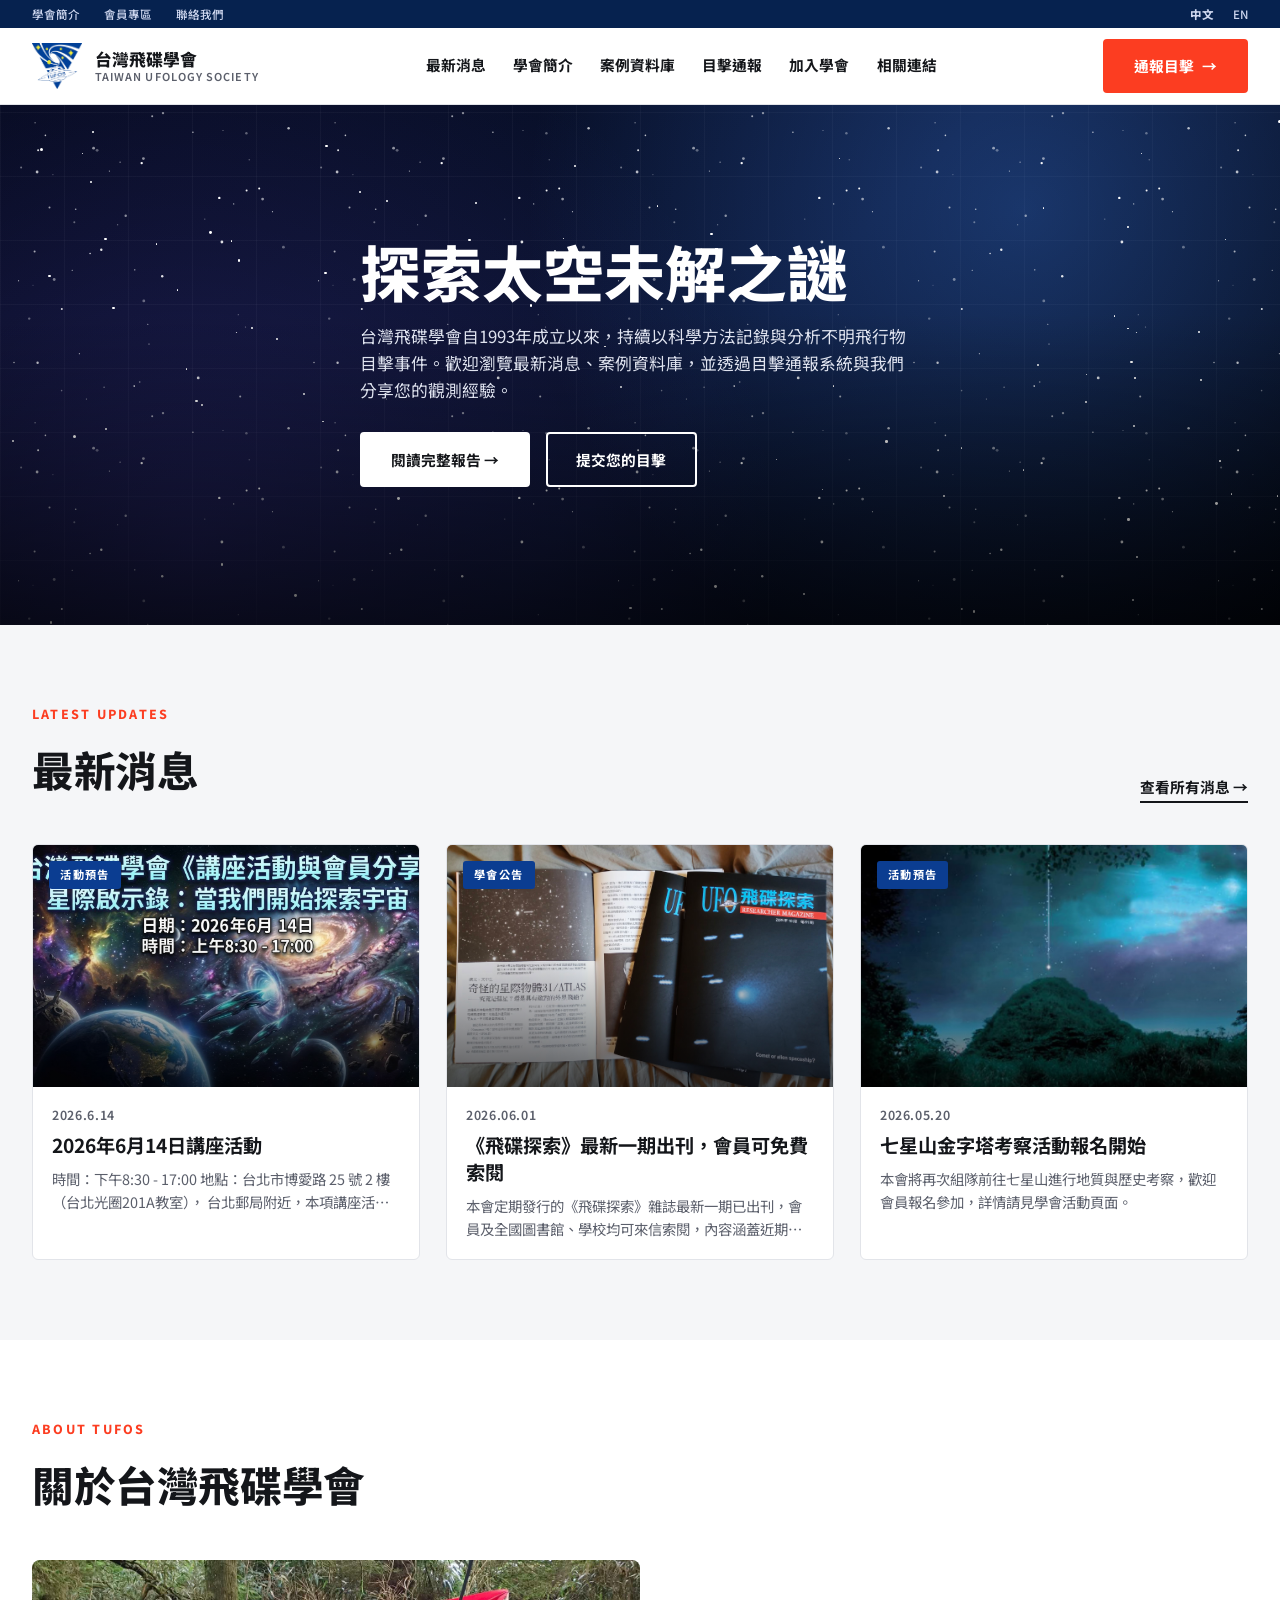
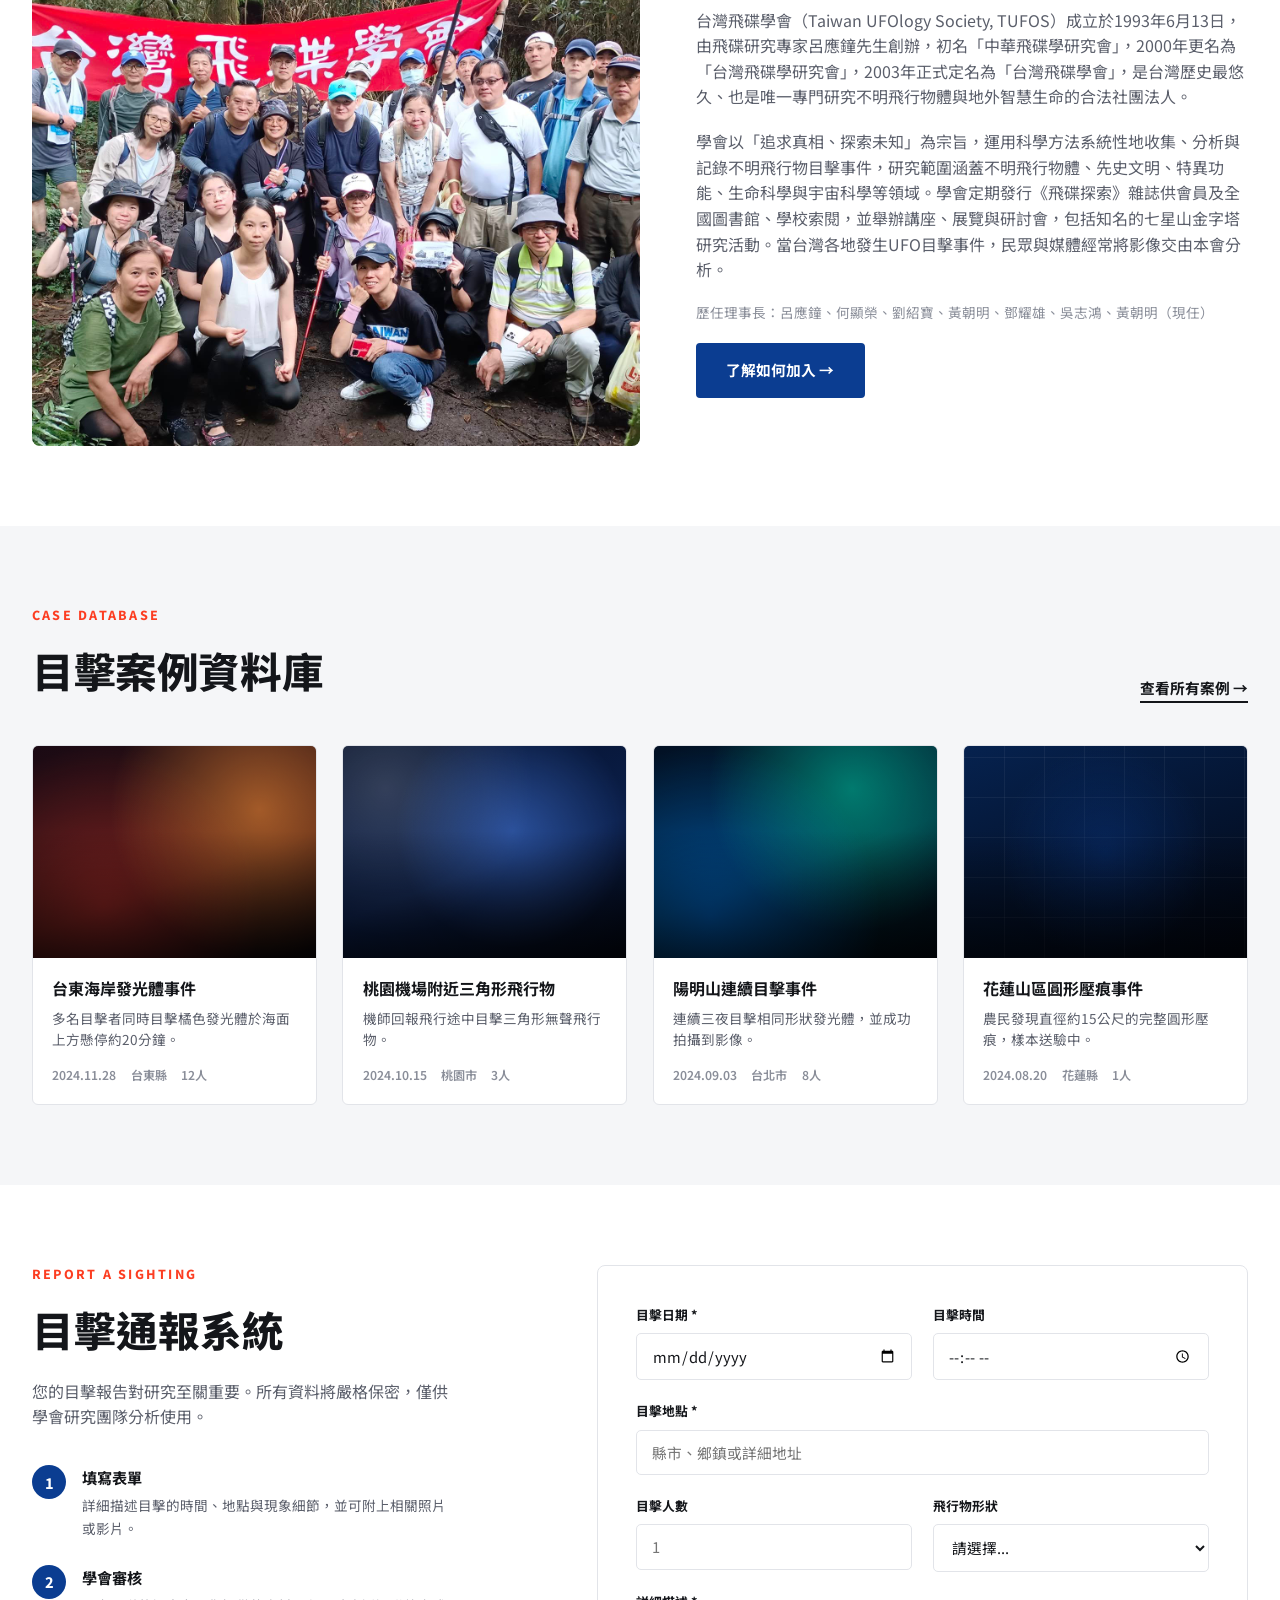
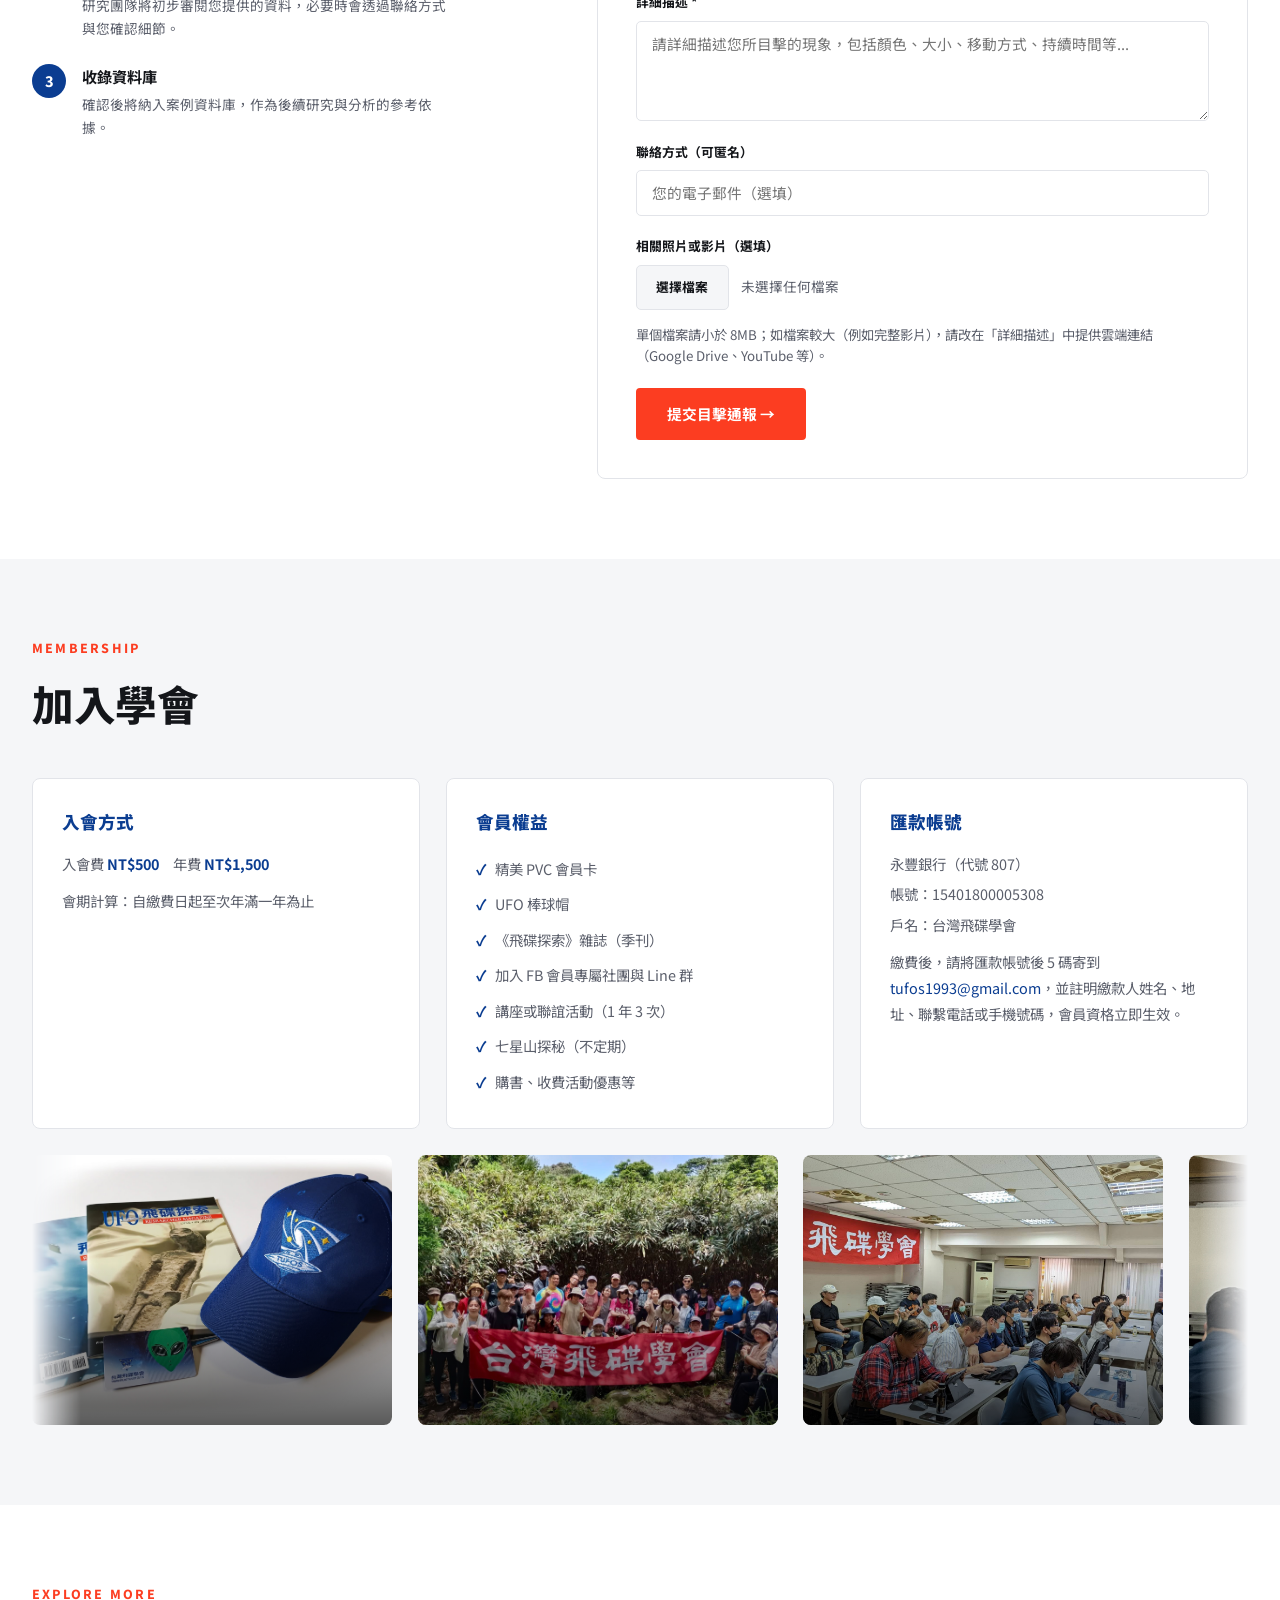
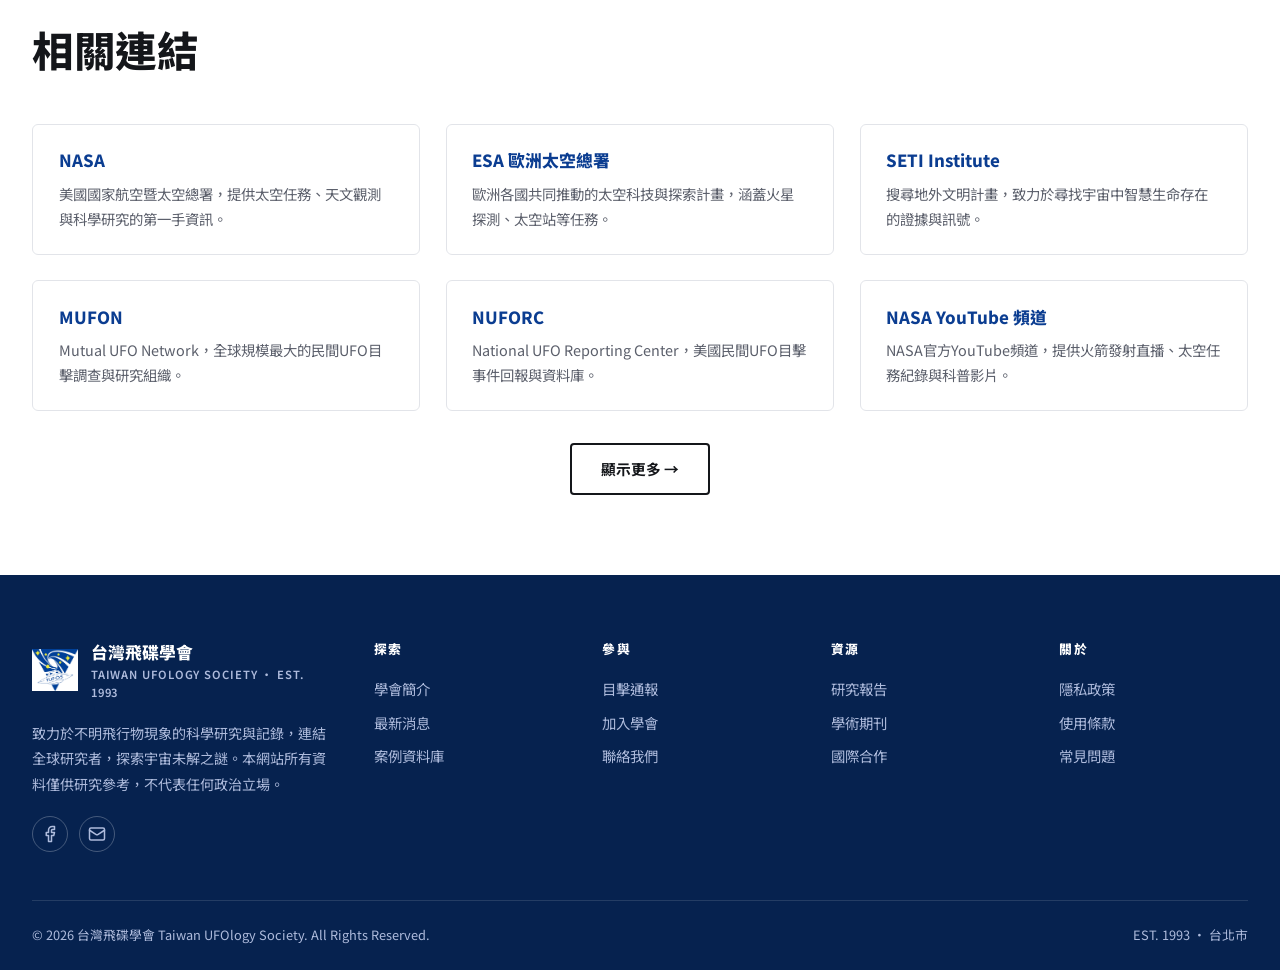
==== commit d3f56538: "修正首頁深藍背景文字載入時的閃爍問題 讓 HTML 預設文字與 content/hero.json 內容一致，避免重新整理時先顯示舊文字再閃成新內容" ====
--- a/index.html
+++ b/index.html
@@ -66,8 +66,8 @@
       <span class="tag tag-red" id="hero-tag">焦點報導</span>
       <span class="tag tag-outline" id="hero-date">2026.06.14</span>
     </div>
-    <h1 id="hero-title">歡迎來到台灣飛碟學會全新官網</h1>
-    <p id="hero-desc">台灣飛碟學會自1993年成立以來，持續以科學方法記錄與分析不明飛行物目擊事件。</p>
+    <h1 id="hero-title">探索太空未解之謎</h1>
+    <p id="hero-desc">台灣飛碟學會自1993年成立以來，持續以科學方法記錄與分析不明飛行物目擊事件。歡迎瀏覽最新消息、案例資料庫，並透過目擊通報系統與我們分享您的觀測經驗。</p>
     <div class="hero-btns">
       <a href="#cases" class="btn btn-white">閱讀完整報告 →</a>
       <a href="#report" class="btn btn-outline-white">提交您的目擊</a>
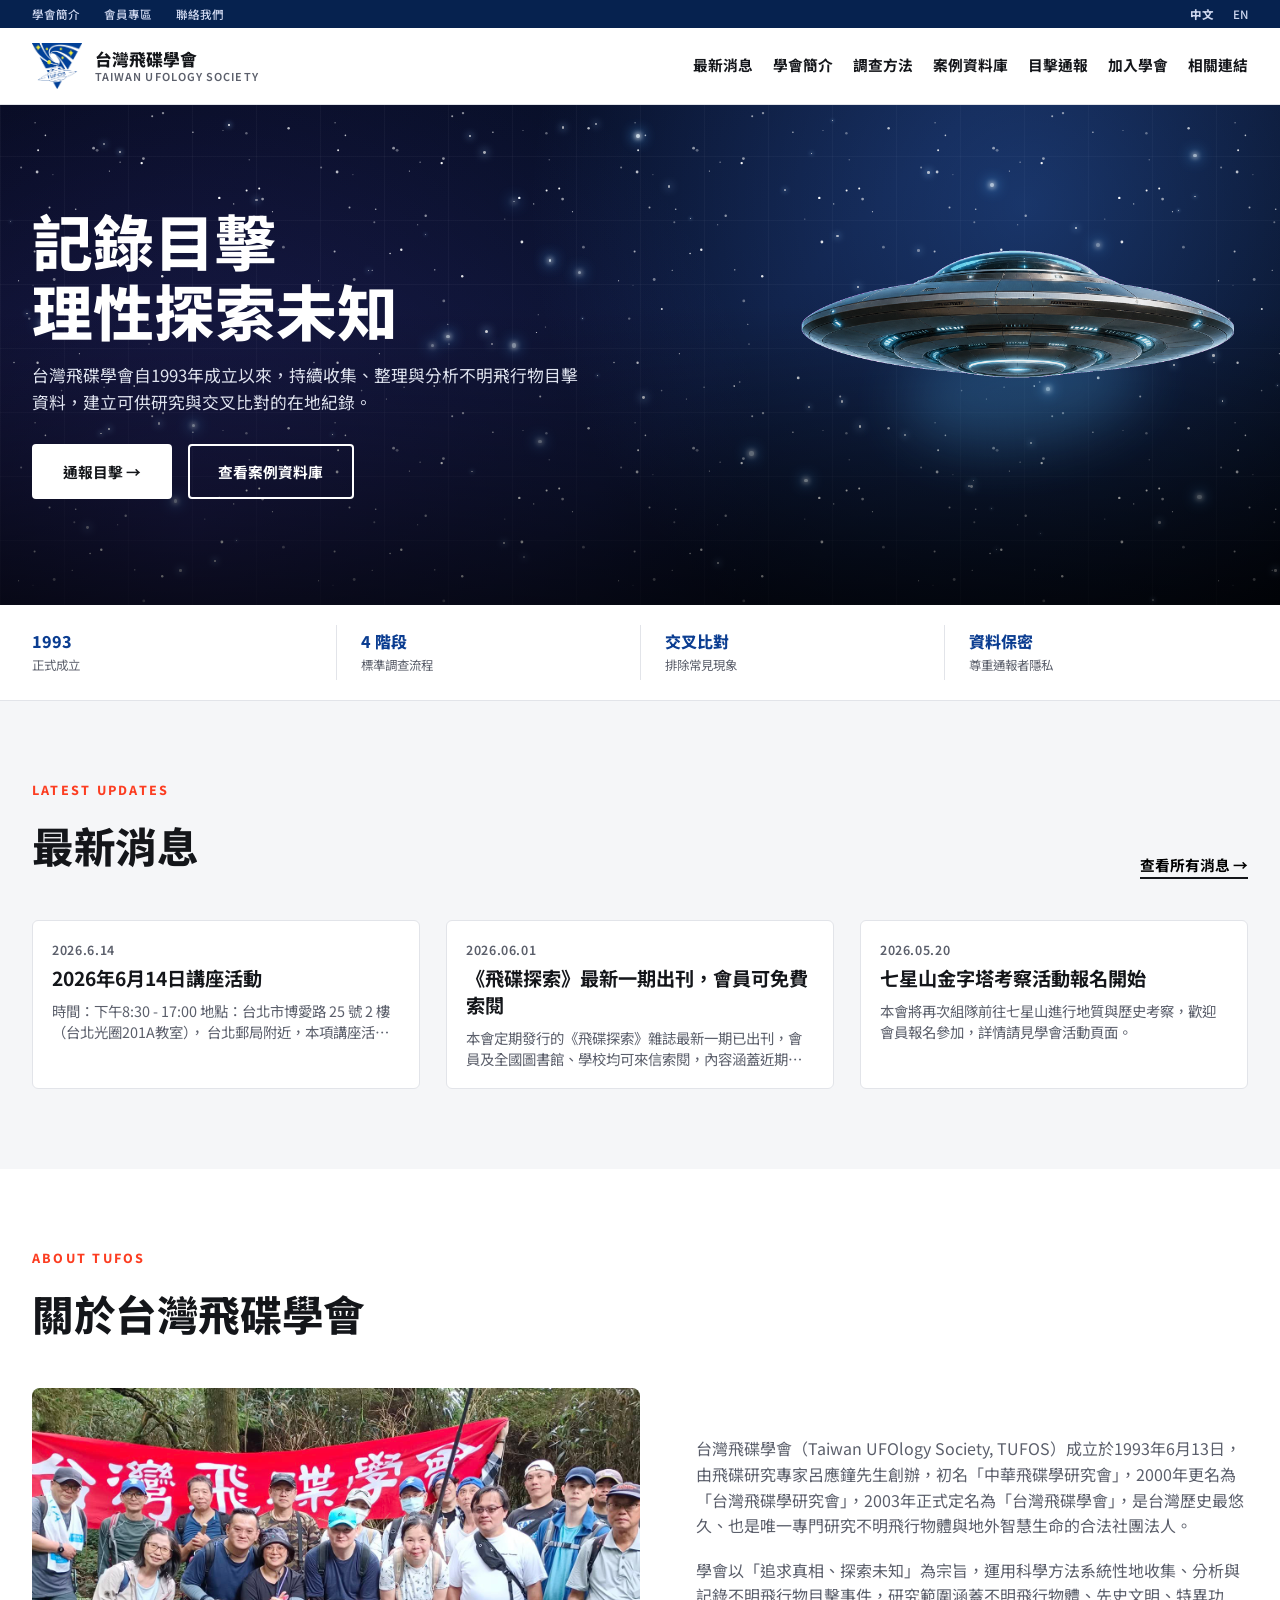
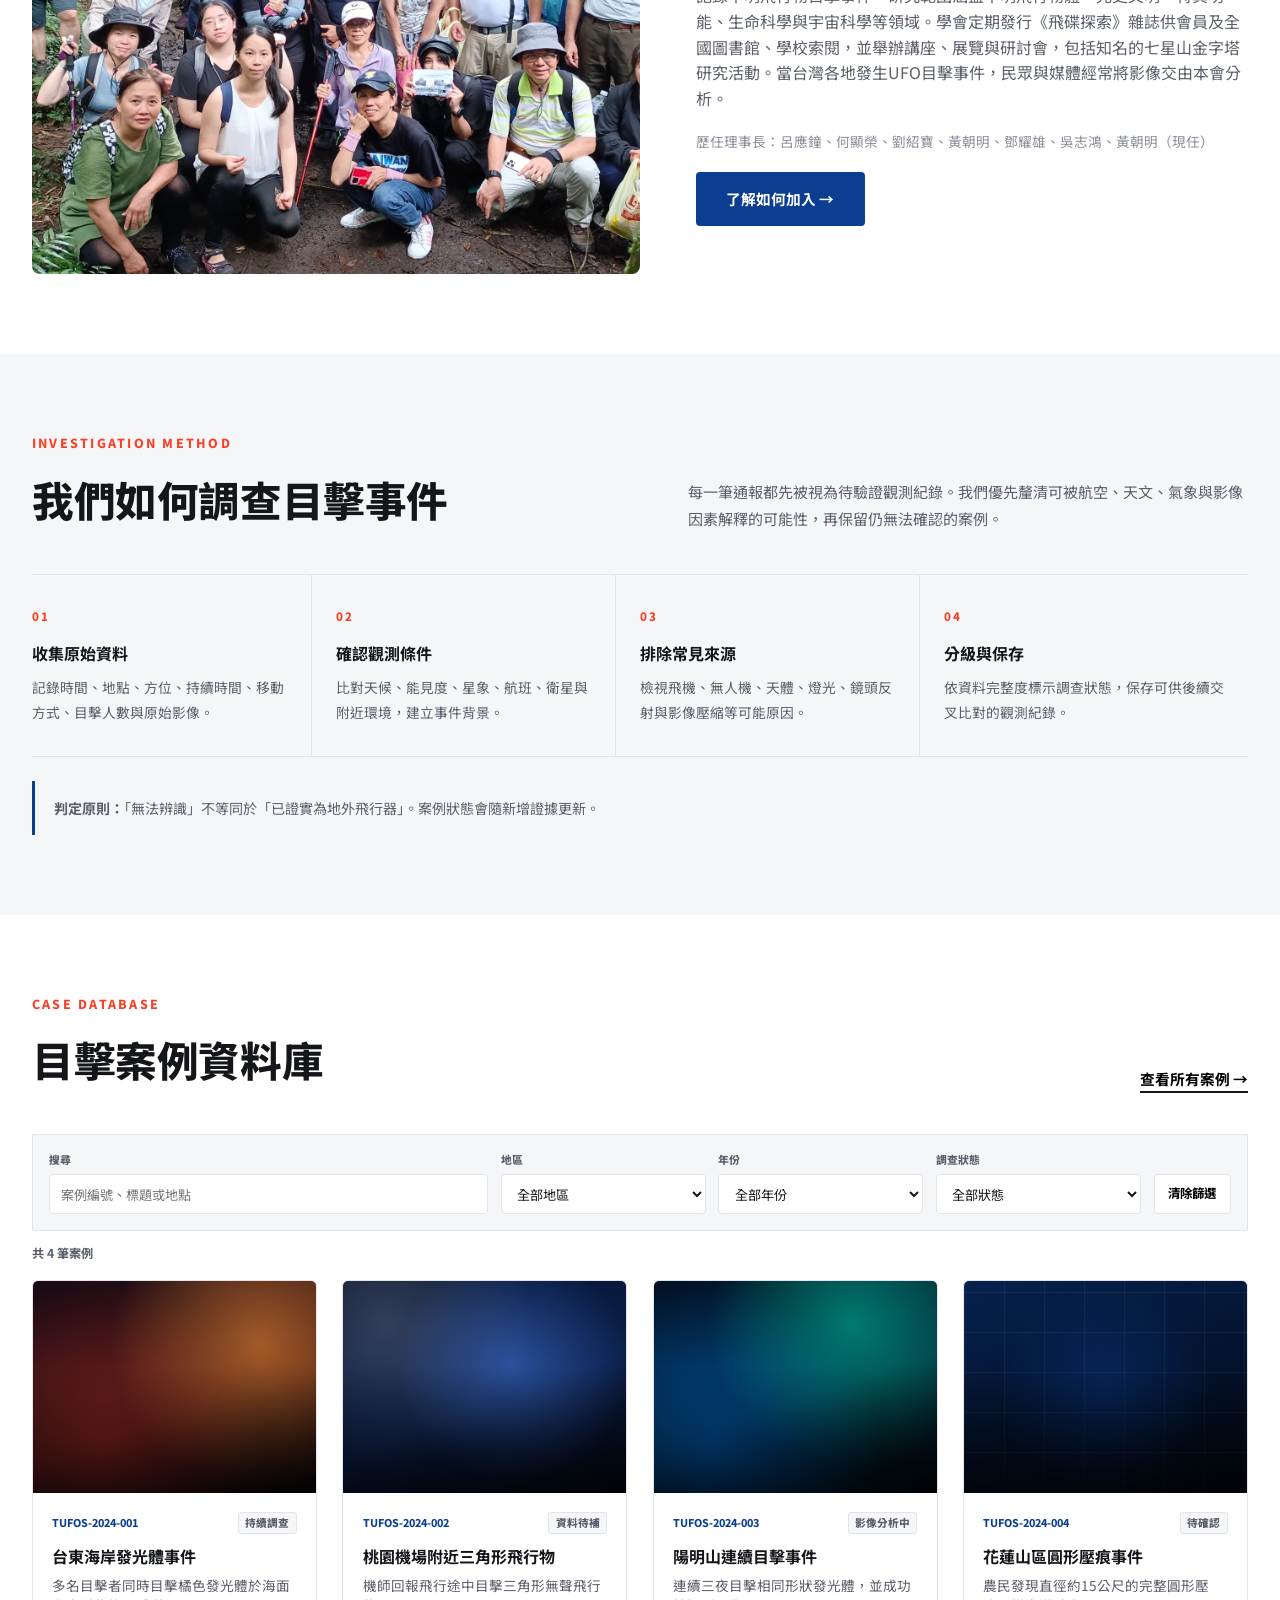
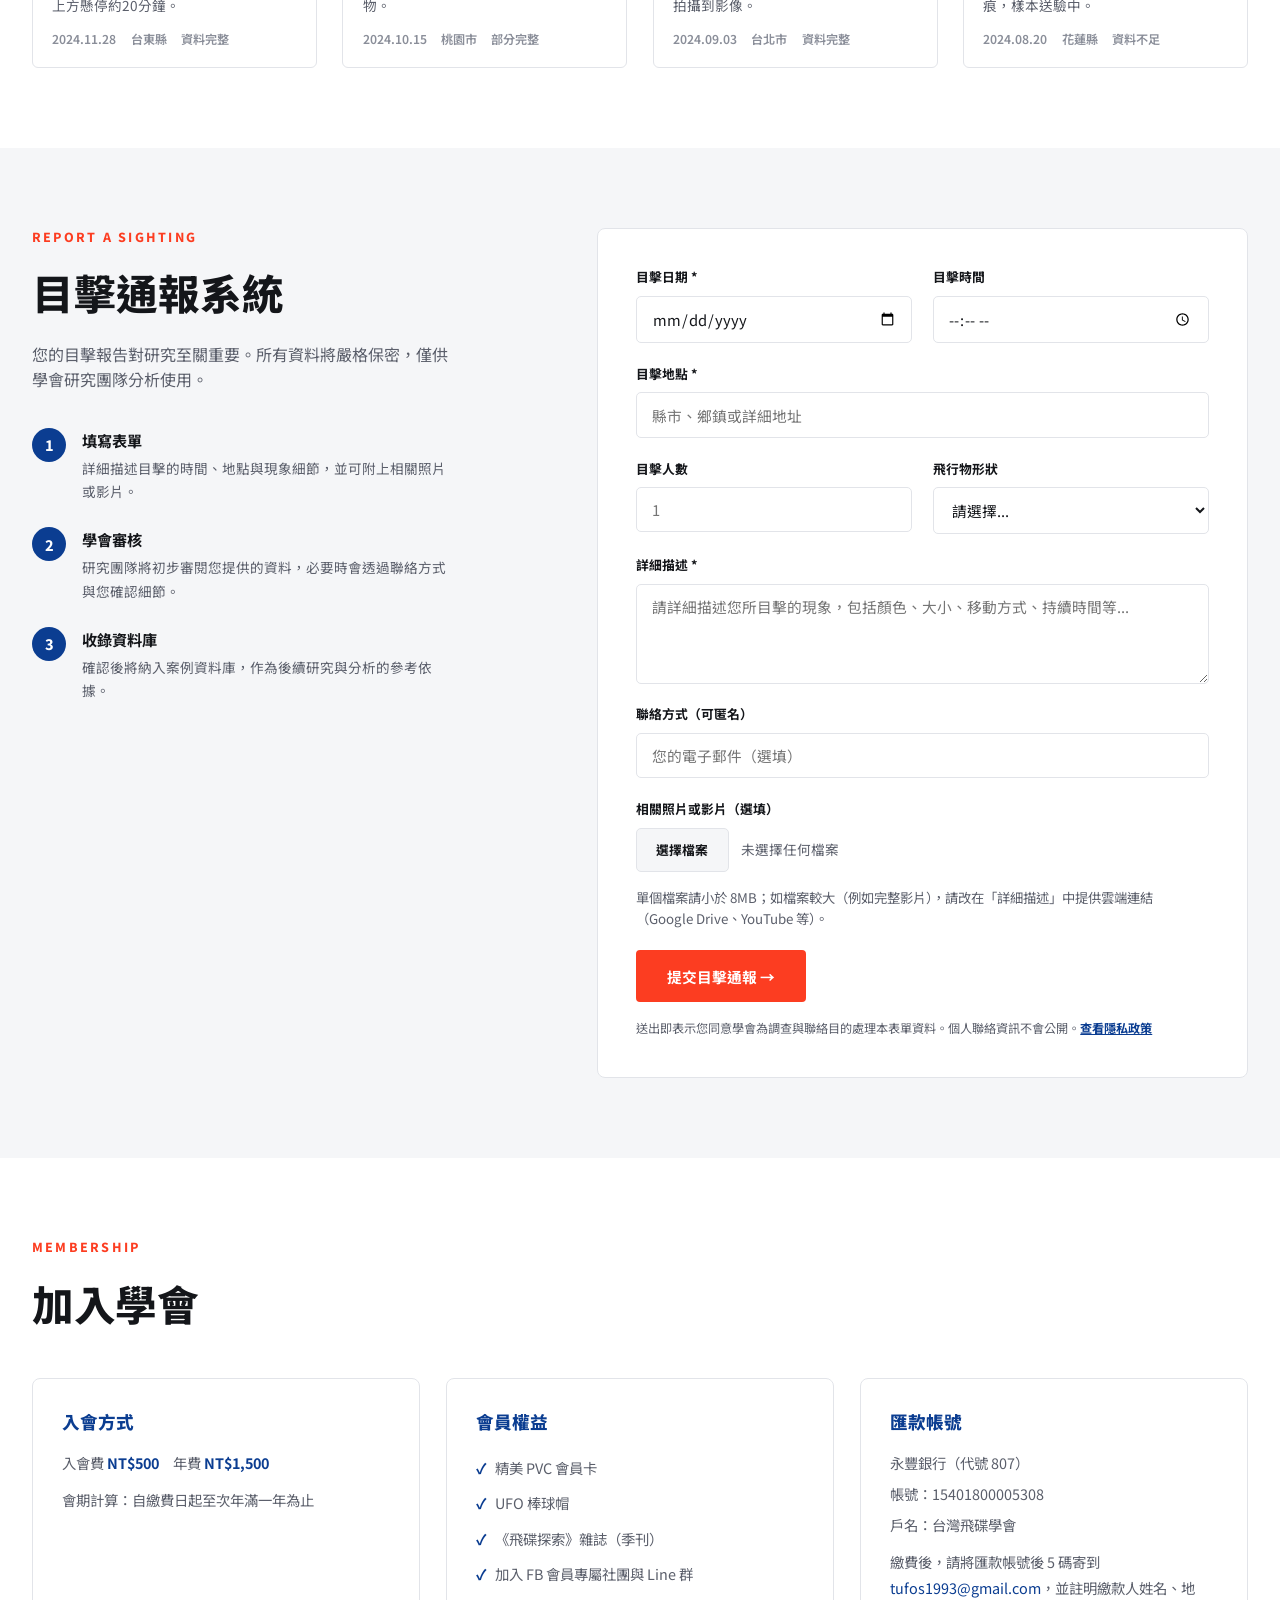
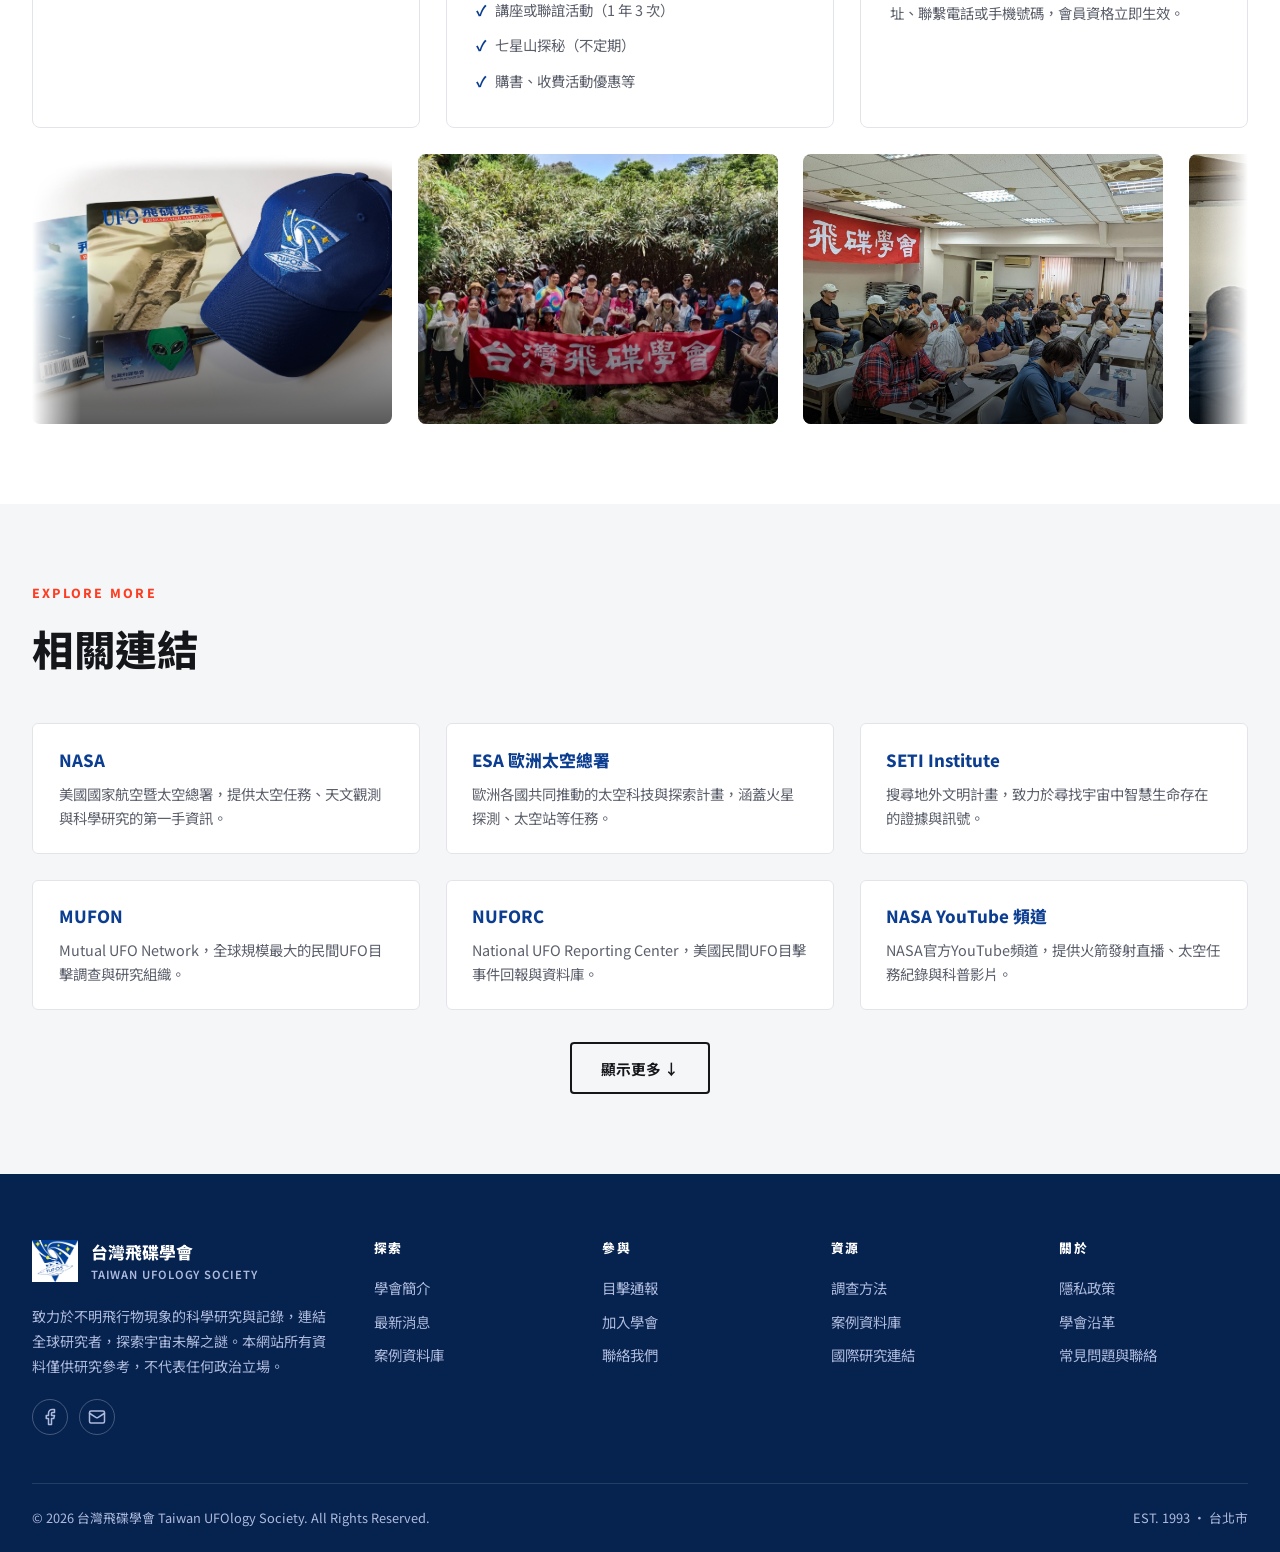
==== commit 3513d4c9: "更新官網設計與後台案例管理" ====
--- a/index.html
+++ b/index.html
@@ -7,7 +7,7 @@
 <meta name="description" content="台灣飛碟學會 — 以科學方法研究不明飛行物現象，記錄目擊事件，連結全球研究網絡。">
 <link rel="icon" type="image/png" href="/images/uploads/logo-transparent.png">
 <link rel="preconnect" href="https://fonts.googleapis.com">
-<link href="https://fonts.googleapis.com/css2?family=Public+Sans:wght@400;500;600;700;800&family=Noto+Sans+TC:wght@400;500;700;900&display=swap" rel="stylesheet">
+<link href="https://fonts.googleapis.com/css2?family=Public+Sans:wght@400;500;600;700;800&amp;family=Noto+Sans+TC:wght@400;500;700;900&amp;display=swap" rel="stylesheet">
 <link rel="stylesheet" href="/assets/style.css">
 </head>
 <body>
@@ -30,26 +30,25 @@
 <!-- ===== HEADER ===== -->
 <header id="header">
   <div class="wrap">
-    <a href="#" class="logo">
+    <a href="/" class="logo">
       <img src="/images/uploads/logo.jpg" alt="TUFOS">
       <span class="logo-text">台灣飛碟學會<small>TAIWAN UFOLOGY SOCIETY</small></span>
     </a>
     <nav class="nav-links">
       <a href="#news">最新消息</a>
       <a href="#about">學會簡介</a>
+      <a href="#method">調查方法</a>
       <a href="#cases">案例資料庫</a>
       <a href="#report">目擊通報</a>
       <a href="#join">加入學會</a>
       <a href="#links">相關連結</a>
     </nav>
-    <div class="header-cta">
-      <a href="#report" class="btn btn-red"><span class="label">通報目擊</span> →</a>
-    </div>
-    <div class="nav-hamburger" onclick="toggleMobile()"><span></span><span></span><span></span></div>
+    <button class="nav-hamburger" type="button" onclick="toggleMobile()" aria-label="開啟選單" aria-controls="mobileMenu" aria-expanded="false"><span></span><span></span><span></span></button>
   </div>
   <div class="mobile-menu" id="mobileMenu">
     <a href="#news" onclick="closeMobile()">最新消息</a>
     <a href="#about" onclick="closeMobile()">學會簡介</a>
+    <a href="#method" onclick="closeMobile()">調查方法</a>
     <a href="#cases" onclick="closeMobile()">案例資料庫</a>
     <a href="#report" onclick="closeMobile()">目擊通報</a>
     <a href="#join" onclick="closeMobile()">加入學會</a>
@@ -60,18 +59,29 @@
 <!-- ===== HERO / FEATURED ===== -->
 <section id="hero" class="ph ph-nebula">
   <div class="hero-stars" id="hero-stars"></div>
-  <div class="hero-meteors" id="hero-meteors"></div>
+  <div class="hero-encounter" aria-hidden="true">
+    <img class="hero-ufo" src="/images/generated/hero-ufo-complete.png" alt="">
+  </div>
   <div class="wrap hero-content">
     <div class="tag-row">
       <span class="tag tag-red" id="hero-tag">焦點報導</span>
       <span class="tag tag-outline" id="hero-date">2026.06.14</span>
     </div>
-    <h1 id="hero-title">探索太空未解之謎</h1>
-    <p id="hero-desc">台灣飛碟學會自1993年成立以來，持續以科學方法記錄與分析不明飛行物目擊事件。歡迎瀏覽最新消息、案例資料庫，並透過目擊通報系統與我們分享您的觀測經驗。</p>
+    <h1 id="hero-title">記錄目擊<br>理性探索未知</h1>
+    <p id="hero-desc">台灣飛碟學會自1993年成立以來，持續收集、整理與分析不明飛行物目擊資料，建立可供研究與交叉比對的在地紀錄。</p>
     <div class="hero-btns">
-      <a href="#cases" class="btn btn-white">閱讀完整報告 →</a>
-      <a href="#report" class="btn btn-outline-white">提交您的目擊</a>
-    </div>
+      <a href="#report" class="btn btn-white">通報目擊 →</a>
+      <a href="#cases" class="btn btn-outline-white">查看案例資料庫</a>
+    </div>
+  </div>
+</section>
+
+<section class="trust-band" aria-label="學會研究原則">
+  <div class="wrap trust-grid">
+    <div><strong>1993</strong><span>正式成立</span></div>
+    <div><strong>4 階段</strong><span>標準調查流程</span></div>
+    <div><strong>交叉比對</strong><span>排除常見現象</span></div>
+    <div><strong>資料保密</strong><span>尊重通報者隱私</span></div>
   </div>
 </section>
 
@@ -83,7 +93,7 @@
         <div class="eyebrow">LATEST UPDATES</div>
         <h2>最新消息</h2>
       </div>
-      <a href="#" class="link-more" onclick="openAllNewsModal();return false;">查看所有消息 →</a>
+      <button type="button" class="link-more" onclick="openAllNewsModal()">查看所有消息 →</button>
     </div>
     <div class="news-grid fade-up" id="news-grid"></div>
   </div>
@@ -110,22 +120,50 @@
   </div>
 </section>
 
+<!-- ===== METHOD ===== -->
+<section class="section section-alt method-section" id="method">
+  <div class="wrap">
+    <div class="section-head fade-up">
+      <div>
+        <div class="eyebrow">INVESTIGATION METHOD</div>
+        <h2>我們如何調查目擊事件</h2>
+      </div>
+      <p class="section-intro">每一筆通報都先被視為待驗證觀測紀錄。我們優先釐清可被航空、天文、氣象與影像因素解釋的可能性，再保留仍無法確認的案例。</p>
+    </div>
+    <div class="method-grid fade-up">
+      <article><span>01</span><h3>收集原始資料</h3><p>記錄時間、地點、方位、持續時間、移動方式、目擊人數與原始影像。</p></article>
+      <article><span>02</span><h3>確認觀測條件</h3><p>比對天候、能見度、星象、航班、衛星與附近環境，建立事件背景。</p></article>
+      <article><span>03</span><h3>排除常見來源</h3><p>檢視飛機、無人機、天體、燈光、鏡頭反射與影像壓縮等可能原因。</p></article>
+      <article><span>04</span><h3>分級與保存</h3><p>依資料完整度標示調查狀態，保存可供後續交叉比對的觀測紀錄。</p></article>
+    </div>
+    <div class="method-note fade-up"><strong>判定原則：</strong>「無法辨識」不等同於「已證實為地外飛行器」。案例狀態會隨新增證據更新。</div>
+  </div>
+</section>
+
 <!-- ===== CASES ===== -->
-<section class="section section-alt" id="cases">
+<section class="section" id="cases">
   <div class="wrap">
     <div class="section-head fade-up">
       <div>
         <div class="eyebrow">CASE DATABASE</div>
         <h2>目擊案例資料庫</h2>
       </div>
-      <a href="#" class="link-more" onclick="openAllCasesModal();return false;">查看所有案例 →</a>
-    </div>
+      <button type="button" class="link-more" onclick="openAllCasesModal()">查看所有案例 →</button>
+    </div>
+    <div class="case-filters fade-up" aria-label="案例篩選">
+      <label class="case-search"><span>搜尋</span><input type="search" id="case-search" placeholder="案例編號、標題或地點"></label>
+      <label><span>地區</span><select id="case-location"><option value="">全部地區</option></select></label>
+      <label><span>年份</span><select id="case-year"><option value="">全部年份</option></select></label>
+      <label><span>調查狀態</span><select id="case-status"><option value="">全部狀態</option></select></label>
+      <button type="button" class="filter-reset" id="case-reset">清除篩選</button>
+    </div>
+    <div class="case-results-meta" id="case-results-meta"></div>
     <div class="cases-grid fade-up" id="cases-grid"></div>
   </div>
 </section>
 
 <!-- ===== REPORT ===== -->
-<section class="section" id="report">
+<section class="section section-alt" id="report">
   <div class="wrap">
     <div class="report-layout">
       <div class="report-side fade-up">
@@ -182,13 +220,14 @@
           </div>
         </div>
         <button type="submit" class="btn btn-red">提交目擊通報 →</button>
+        <p class="privacy-note">送出即表示您同意學會為調查與聯絡目的處理本表單資料。個人聯絡資訊不會公開。<button type="button" class="text-button" onclick="openInfoModal('privacy-modal')">查看隱私政策</button></p>
       </form>
     </div>
   </div>
 </section>
 
 <!-- ===== MEMBERSHIP ===== -->
-<section class="section section-alt" id="join">
+<section class="section" id="join">
   <div class="wrap">
     <div class="section-head fade-up">
       <div>
@@ -231,7 +270,7 @@
 </section>
 
 <!-- ===== LINKS ===== -->
-<section class="section" id="links">
+<section class="section section-alt" id="links">
   <div class="wrap">
     <div class="section-head fade-up">
       <div>
@@ -241,7 +280,7 @@
     </div>
     <div class="links-list fade-up" id="links-list"></div>
     <div class="links-more" id="links-more" style="display:none;">
-      <button class="btn btn-plain" id="links-more-btn" onclick="toggleLinksMore()">顯示更多 →</button>
+      <button class="btn btn-plain" id="links-more-btn" onclick="toggleLinksMore()">顯示更多 ↓</button>
     </div>
   </div>
 </section>
@@ -253,11 +292,11 @@
       <div>
         <div class="footer-brand">
           <img src="/images/uploads/logo.jpg" alt="TUFOS">
-          <div class="ft-title">台灣飛碟學會<small>TAIWAN UFOLOGY SOCIETY · EST. 1993</small></div>
+          <div class="ft-title">台灣飛碟學會<small>TAIWAN UFOLOGY SOCIETY</small></div>
         </div>
         <p id="footer-desc">致力於不明飛行物現象的科學研究與記錄，連結全球研究者，探索宇宙未解之謎。本網站所有資料僅供研究參考，不代表任何政治立場。</p>
         <div class="social-row" id="social-row">
-          <a class="social-btn" href="#" title="Facebook" id="social-fb"><svg width="18" height="18" viewBox="0 0 24 24" fill="none" stroke="currentColor" stroke-width="2" stroke-linecap="round" stroke-linejoin="round"><path d="M18 2h-3a5 5 0 0 0-5 5v3H7v4h3v8h4v-8h3l1-4h-4V7a1 1 0 0 1 1-1h3z"/></svg></a>
+          <a class="social-btn" href="https://www.facebook.com/taiwanufosociety" title="Facebook" id="social-fb" target="_blank" rel="noopener"><svg width="18" height="18" viewBox="0 0 24 24" fill="none" stroke="currentColor" stroke-width="2" stroke-linecap="round" stroke-linejoin="round"><path d="M18 2h-3a5 5 0 0 0-5 5v3H7v4h3v8h4v-8h3l1-4h-4V7a1 1 0 0 1 1-1h3z"/></svg></a>
           <a class="social-btn" href="mailto:tufos1993@gmail.com" title="Email" id="social-email"><svg width="18" height="18" viewBox="0 0 24 24" fill="none" stroke="currentColor" stroke-width="2" stroke-linecap="round" stroke-linejoin="round"><rect x="2" y="4" width="20" height="16" rx="2"/><path d="m22 7-8.97 5.7a1.94 1.94 0 0 1-2.06 0L2 7"/></svg></a>
         </div>
       </div>
@@ -275,15 +314,15 @@
       </div>
       <div class="footer-col">
         <h5>資源</h5>
-        <a href="#">研究報告</a>
-        <a href="#">學術期刊</a>
-        <a href="#">國際合作</a>
+        <a href="#method">調查方法</a>
+        <a href="#cases">案例資料庫</a>
+        <a href="#links">國際研究連結</a>
       </div>
       <div class="footer-col">
         <h5>關於</h5>
-        <a href="#">隱私政策</a>
-        <a href="#">使用條款</a>
-        <a href="#">常見問題</a>
+        <button type="button" onclick="openInfoModal('privacy-modal')">隱私政策</button>
+        <a href="#about">學會沿革</a>
+        <a href="mailto:tufos1993@gmail.com">常見問題與聯絡</a>
       </div>
     </div>
     <div class="footer-bottom">
@@ -295,7 +334,7 @@
 
 <!-- ===== NEWS MODAL ===== -->
 <div class="modal-overlay" id="news-modal" onclick="if(event.target===this) closeNewsModal()">
-  <div class="modal-box">
+  <div class="modal-box" role="dialog" aria-modal="true" aria-labelledby="modal-title">
     <button class="modal-close" onclick="closeNewsModal()" aria-label="關閉">&times;</button>
     <div class="ph" id="modal-img"></div>
     <div class="modal-date" id="modal-date"></div>
@@ -306,7 +345,7 @@
 
 <!-- ===== ALL NEWS MODAL ===== -->
 <div class="modal-overlay" id="all-news-modal" onclick="if(event.target===this) closeAllNewsModal()">
-  <div class="modal-box modal-box-wide">
+  <div class="modal-box modal-box-wide" role="dialog" aria-modal="true" aria-label="最新消息">
     <button class="modal-close" onclick="closeAllNewsModal()" aria-label="關閉">&times;</button>
     <h3 style="margin-bottom:1.4rem;">最新消息</h3>
     <div class="news-list" id="news-list"></div>
@@ -315,21 +354,37 @@
 
 <!-- ===== CASE MODAL ===== -->
 <div class="modal-overlay" id="case-modal" onclick="if(event.target===this) closeCaseModal()">
-  <div class="modal-box">
+  <div class="modal-box" role="dialog" aria-modal="true" aria-labelledby="case-modal-title">
     <button class="modal-close" onclick="closeCaseModal()" aria-label="關閉">&times;</button>
     <div class="ph" id="case-modal-img"></div>
     <div class="modal-date" id="case-modal-meta"></div>
     <h3 id="case-modal-title"></h3>
     <p id="case-modal-body"></p>
+    <div class="case-detail-grid" id="case-modal-details"></div>
   </div>
 </div>
 
 <!-- ===== ALL CASES MODAL ===== -->
 <div class="modal-overlay" id="all-cases-modal" onclick="if(event.target===this) closeAllCasesModal()">
-  <div class="modal-box modal-box-wide">
+  <div class="modal-box modal-box-wide" role="dialog" aria-modal="true" aria-label="目擊案例資料庫">
     <button class="modal-close" onclick="closeAllCasesModal()" aria-label="關閉">&times;</button>
     <h3 style="margin-bottom:1.4rem;">目擊案例資料庫</h3>
     <div class="news-list" id="cases-list"></div>
+  </div>
+</div>
+
+<!-- ===== PRIVACY MODAL ===== -->
+<div class="modal-overlay" id="privacy-modal" onclick="if(event.target===this) closeInfoModal('privacy-modal')">
+  <div class="modal-box modal-box-wide" role="dialog" aria-modal="true" aria-labelledby="privacy-title">
+    <button class="modal-close" onclick="closeInfoModal('privacy-modal')" aria-label="關閉">&times;</button>
+    <div class="eyebrow">PRIVACY</div>
+    <h3 id="privacy-title">目擊通報隱私政策</h3>
+    <div class="policy-copy">
+      <h4>資料用途</h4><p>通報內容僅用於目擊事件整理、研究、交叉比對，以及必要時與通報者確認資料。</p>
+      <h4>公開原則</h4><p>姓名、電子郵件及可辨識個人身分的資訊不會公開。案例公開時會移除個人識別資料，精確地址亦可能模糊處理。</p>
+      <h4>資料保存與刪除</h4><p>資料由學會研究團隊管理。您可以透過 <a href="mailto:tufos1993@gmail.com">tufos1993@gmail.com</a> 申請更正或刪除本人提交的資料。</p>
+      <h4>影像與附件</h4><p>附件不會在未經確認的情況下公開。請避免上傳包含他人個資或無權分享的內容。</p>
+    </div>
   </div>
 </div>
 
--- a/assets/style.css
+++ b/assets/style.css
@@ -63,7 +63,7 @@
   }
   .section-head{margin-bottom:2.6rem;display:flex;justify-content:space-between;align-items:flex-end;flex-wrap:wrap;gap:1.5rem;}
   .section-head h2{font-size:clamp(1.7rem,3.6vw,2.6rem);font-weight:800;letter-spacing:-.01em;}
-  .section-head .link-more{font-weight:700;font-size:.92rem;border-bottom:2px solid var(--ink);padding-bottom:2px;white-space:nowrap;}
+  .section-head .link-more{font-family:inherit;font-weight:700;font-size:.92rem;border:0;border-bottom:2px solid var(--ink);padding:0 0 2px;background:transparent;cursor:pointer;white-space:nowrap;}
   .section-head .link-more:hover{color:var(--blue);border-color:var(--blue);}
 
   .section{padding:5rem 0;}
@@ -136,11 +136,10 @@
   .logo img{width:50px;height:50px;object-fit:contain;}
   .logo .logo-text{font-weight:800;font-size:1.05rem;line-height:1.25;}
   .logo .logo-text small{display:block;font-size:.68rem;font-weight:600;letter-spacing:.1em;color:var(--gray);}
-  .nav-links{display:flex;gap:1.7rem;align-items:center;}
+  .nav-links{display:flex;gap:1.25rem;align-items:center;}
   .nav-links a{font-weight:700;font-size:.92rem;padding:.4rem 0;border-bottom:3px solid transparent;transition:.2s;}
   .nav-links a:hover{border-color:var(--red);}
-  .header-cta{display:flex;align-items:center;gap:1rem;}
-  .nav-hamburger{display:none;flex-direction:column;gap:5px;cursor:pointer;}
+  .nav-hamburger{display:none;flex-direction:column;gap:5px;cursor:pointer;border:0;background:transparent;padding:.55rem;}
   .nav-hamburger span{width:26px;height:3px;background:var(--ink);}
   .mobile-menu{display:none;flex-direction:column;background:var(--white);border-top:1px solid var(--line);padding:1rem 2rem 1.5rem;}
   .mobile-menu.open{display:flex;}
@@ -149,10 +148,10 @@
   /* ============================================================
      HERO / FEATURED
   ============================================================ */
-  #hero{height:calc(78vh - 124px);min-height:420px;max-height:520px;display:flex;align-items:center;}
-  #hero .hero-content{padding:3rem 0 3.4rem;color:var(--white);max-width:760px;position:relative;z-index:2;}
+  #hero{height:calc(72vh - 124px);min-height:420px;max-height:500px;display:flex;align-items:center;isolation:isolate;}
+  #hero .hero-content{width:100%;padding:3rem 2rem 3.4rem;color:var(--white);position:relative;z-index:3;}
   #hero .tag-row{display:none;}
-  #hero h1{font-size:clamp(2.2rem,5vw,3.8rem);font-weight:800;line-height:1.16;letter-spacing:0;margin-bottom:1rem;}
+  #hero h1{font-size:clamp(2.2rem,5vw,3.8rem);font-weight:800;line-height:1.16;letter-spacing:0;margin-bottom:1rem;max-width:650px;}
   #hero p{font-size:1.05rem;color:#dfe3ef;max-width:560px;margin-bottom:1.8rem;}
   #hero .hero-btns{display:flex;gap:1rem;flex-wrap:wrap;}
 
@@ -166,35 +165,97 @@
 
   /* ---- 星空閃爍效果 ---- */
   .hero-stars{position:absolute;inset:0;overflow:hidden;z-index:0;pointer-events:none;}
-  .hero-stars .star{position:absolute;border-radius:50%;background:#fff;animation:star-twinkle ease-in-out infinite;}
+  .hero-stars .star{
+    position:absolute;border-radius:50%;background:#fff;
+    opacity:var(--star-opacity,.5);
+    box-shadow:0 0 calc(var(--star-size,2px) * 3) calc(var(--star-size,2px) * .5) rgba(153,207,255,.75);
+    animation:star-twinkle ease-in-out infinite;
+  }
+  .hero-stars .star-bright{
+    background:#e7f6ff;
+    box-shadow:0 0 5px 1px #fff,0 0 13px 3px rgba(84,177,255,.9);
+  }
   @keyframes star-twinkle{
-    0%,100%{opacity:.15;transform:scale(.7);}
-    50%{opacity:1;transform:scale(1.2);}
-  }
-
-  /* ---- 滑鼠掃過的流星效果 ---- */
-  .hero-meteors{position:absolute;inset:0;overflow:hidden;z-index:1;pointer-events:none;}
-  .meteor{
-    position:absolute;width:120px;height:2px;border-radius:2px;
-    background:linear-gradient(90deg, rgba(255,255,255,.95), rgba(130,180,255,0));
-    transform:rotate(-30deg);
-    animation:meteor-fall .9s ease-out forwards;
-  }
-  .meteor::after{
-    content:'';position:absolute;left:-2px;top:50%;width:6px;height:6px;margin-top:-3px;
-    background:#fff;border-radius:50%;box-shadow:0 0 12px 4px rgba(170,210,255,.9);
-  }
-  @keyframes meteor-fall{
-    0%{transform:translate(0,0) rotate(-30deg) scaleX(.3);opacity:1;}
-    60%{opacity:.8;}
-    100%{transform:translate(-160px,100px) rotate(-30deg) scaleX(1);opacity:0;}
-  }
+    0%,100%{opacity:.16;transform:scale(.55);}
+    45%{opacity:1;transform:scale(1.55);}
+    58%{opacity:.72;transform:scale(1.05);}
+  }
+
+  /* ---- 克制的飞碟主题视觉 ---- */
+  .hero-encounter{
+    position:absolute;z-index:2;right:max(1.5rem,calc((100vw - 1240px)/2));
+    top:0;bottom:0;width:min(39vw,500px);pointer-events:none;opacity:.94;
+    perspective:720px;perspective-origin:62% 48%;
+  }
+  .hero-encounter::before{
+    content:'';position:absolute;left:29%;top:46%;width:48%;height:22%;border-radius:50%;
+    background:rgba(89,188,255,.25);filter:blur(28px);transform:rotate(-8deg);animation:ufo-glow 12s ease-in-out infinite;
+  }
+  .hero-ufo{
+    position:absolute;z-index:3;top:13%;left:7%;width:91%;height:auto;
+    transform-origin:54% 57%;
+    animation:ufo-approach 12s ease-in-out infinite;
+  }
+  @keyframes ufo-approach{
+    0%,10%{
+      opacity:0;
+      filter:blur(1.5px) drop-shadow(1px 3px 4px rgba(0,3,18,.12));
+      transform:rotateX(14deg) rotateZ(-8deg) translate3d(72px,-50px,-280px) scale(.3);
+    }
+    18%{
+      opacity:.42;
+      filter:blur(.8px) drop-shadow(2px 5px 5px rgba(0,3,18,.2));
+      transform:rotateX(13deg) rotateZ(-8deg) translate3d(64px,-44px,-250px) scale(.38);
+    }
+    60%{
+      opacity:1;
+      filter:blur(0) drop-shadow(4px 12px 5px rgba(0,3,18,.34)) drop-shadow(18px 28px 24px rgba(0,3,18,.6));
+      transform:rotateX(4deg) rotateZ(-4deg) translate3d(-16px,6px,92px) scale(.94);
+    }
+    72%{
+      opacity:1;
+      filter:blur(0) drop-shadow(4px 12px 5px rgba(0,3,18,.34)) drop-shadow(18px 28px 24px rgba(0,3,18,.6));
+      transform:rotateX(3deg) rotateZ(-3.5deg) translate3d(-19px,2px,96px) scale(.95);
+    }
+    88%{
+      opacity:1;
+      filter:blur(0) drop-shadow(4px 12px 5px rgba(0,3,18,.34)) drop-shadow(18px 28px 24px rgba(0,3,18,.6));
+      transform:rotateX(4deg) rotateZ(-4deg) translate3d(-16px,6px,92px) scale(.94);
+    }
+    100%{
+      opacity:0;
+      filter:blur(0) drop-shadow(4px 12px 5px rgba(0,3,18,.34)) drop-shadow(18px 28px 24px rgba(0,3,18,.6));
+      transform:rotateX(4deg) rotateZ(-4deg) translate3d(-16px,6px,92px) scale(.94);
+    }
+  }
+  @keyframes ufo-glow{
+    0%,18%,100%{opacity:0;transform:rotate(-8deg) scale(.55);}
+    60%,88%{opacity:.72;transform:rotate(-5deg) scale(1);}
+  }
+  /* ============================================================
+     TRUST / METHOD
+  ============================================================ */
+  .trust-band{background:#fff;border-bottom:1px solid var(--line);}
+  .trust-grid{display:grid;grid-template-columns:repeat(4,1fr);padding-top:1.25rem;padding-bottom:1.25rem;}
+  .trust-grid div{padding:.25rem 1.5rem;border-left:1px solid var(--line);}
+  .trust-grid div:first-child{border-left:0;padding-left:0;}
+  .trust-grid strong{display:block;color:var(--blue);font-size:1rem;font-weight:800;}
+  .trust-grid span{display:block;color:var(--gray);font-size:.78rem;margin-top:.1rem;}
+  .method-section{background:var(--bg);}
+  .section-intro{max-width:560px;color:var(--gray);font-size:.94rem;line-height:1.8;}
+  .method-grid{display:grid;grid-template-columns:repeat(4,1fr);border-top:1px solid var(--line);border-bottom:1px solid var(--line);}
+  .method-grid article{padding:2rem 1.5rem 2rem 0;margin-right:1.5rem;border-right:1px solid var(--line);}
+  .method-grid article:last-child{border-right:0;margin-right:0;}
+  .method-grid span{display:block;color:var(--red);font-size:.72rem;font-weight:800;letter-spacing:.14em;margin-bottom:1rem;}
+  .method-grid h3{font-size:1rem;margin-bottom:.55rem;}
+  .method-grid p{color:var(--gray);font-size:.86rem;line-height:1.75;}
+  .method-note{margin-top:1.5rem;padding:1rem 1.2rem;border-left:3px solid var(--blue);background:var(--bg);color:var(--gray);font-size:.88rem;}
 
   /* ============================================================
      NEWS GRID
   ============================================================ */
   .news-grid{display:grid;grid-template-columns:repeat(3,1fr);gap:1.6rem;}
-  .news-card{display:flex;flex-direction:column;text-decoration:none;background:var(--white);border:1px solid var(--line);border-radius:6px;overflow:hidden;transition:.2s;}
+  .news-card{display:flex;width:100%;text-align:left;font-family:inherit;color:inherit;cursor:pointer;flex-direction:column;text-decoration:none;background:var(--white);border:1px solid var(--line);border-radius:6px;overflow:hidden;transition:.2s;}
   .news-card:hover{box-shadow:0 12px 28px rgba(0,0,0,.08);transform:translateY(-4px);}
   .news-card .ph{aspect-ratio:16/10;background-position:center;}
   .news-card .tag{position:absolute;top:1rem;left:1rem;}
@@ -209,13 +270,36 @@
      CASE DATABASE
   ============================================================ */
   .cases-grid{display:grid;grid-template-columns:repeat(4,1fr);gap:1.6rem;}
-  .case-card{display:block;text-decoration:none;background:var(--white);border:1px solid var(--line);border-radius:6px;overflow:hidden;transition:.2s;}
+  .case-card{display:block;width:100%;text-align:left;font-family:inherit;color:inherit;cursor:pointer;text-decoration:none;background:var(--white);border:1px solid var(--line);border-radius:6px;overflow:hidden;transition:.2s;}
   .case-card:hover{box-shadow:0 12px 28px rgba(0,0,0,.08);transform:translateY(-4px);}
   .case-card .ph{aspect-ratio:4/3;}
   .case-body{padding:1.2rem;}
   .case-body h3{font-size:1rem;font-weight:700;margin-bottom:.5rem;line-height:1.4;color:var(--ink);display:-webkit-box;-webkit-line-clamp:2;-webkit-box-orient:vertical;overflow:hidden;}
   .case-body p{font-size:.85rem;color:var(--gray);margin-bottom:.9rem;display:-webkit-box;-webkit-line-clamp:2;-webkit-box-orient:vertical;overflow:hidden;}
   .case-meta{display:flex;gap:.9rem;flex-wrap:wrap;font-size:.76rem;color:var(--gray-light);font-weight:600;}
+  .case-filters{
+    display:grid;grid-template-columns:minmax(240px,1.5fr) repeat(3,minmax(130px,.7fr)) auto;
+    gap:.8rem;align-items:end;margin-bottom:.8rem;padding:1rem;background:var(--bg);border:1px solid var(--line);
+  }
+  .case-filters label{display:flex;flex-direction:column;gap:.35rem;}
+  .case-filters label span{font-size:.68rem;font-weight:800;color:var(--gray);text-transform:uppercase;}
+  .case-filters input,.case-filters select{
+    width:100%;height:40px;border:1px solid var(--line);background:var(--white);border-radius:4px;
+    padding:0 .7rem;color:var(--ink);font:inherit;font-size:.82rem;outline:none;
+  }
+  .case-filters input:focus,.case-filters select:focus{border-color:var(--blue);box-shadow:0 0 0 3px rgba(11,61,145,.1);}
+  .filter-reset{height:40px;border:1px solid var(--line);background:var(--white);padding:0 .85rem;font:inherit;font-size:.78rem;font-weight:700;cursor:pointer;border-radius:4px;}
+  .filter-reset:hover{border-color:var(--blue);color:var(--blue);}
+  .case-results-meta{font-size:.76rem;color:var(--gray);font-weight:700;margin:0 0 1rem;}
+  .case-topline{display:flex;justify-content:space-between;gap:.5rem;align-items:center;margin-bottom:.7rem;color:var(--blue);font-size:.67rem;font-weight:800;}
+  .case-status{padding:.15rem .4rem;background:var(--bg);border:1px solid var(--line);color:var(--gray);border-radius:3px;}
+  .case-empty{grid-column:1/-1;padding:2.5rem;text-align:center;color:var(--gray);border:1px dashed var(--line);}
+  .case-detail-grid{display:grid;grid-template-columns:1fr 1fr;gap:1px;background:var(--line);margin-top:1.5rem;border:1px solid var(--line);}
+  .case-detail-grid>div{background:var(--white);padding:1rem;}
+  .case-detail-grid .full{grid-column:1/-1;}
+  .case-detail-grid span{display:block;color:var(--gray-light);font-size:.7rem;font-weight:800;text-transform:uppercase;margin-bottom:.3rem;}
+  .case-detail-grid strong{font-size:.9rem;}
+  .case-detail-grid p{margin:0;font-size:.86rem;line-height:1.7;}
 
   /* ============================================================
      REPORT FORM
@@ -257,6 +341,8 @@
   }
   .file-input-btn:hover{border-color:var(--blue);color:var(--blue);}
   .file-input-name{font-size:.85rem;color:var(--gray);}
+  .privacy-note{margin-top:1rem;color:var(--gray);font-size:.76rem;line-height:1.7;}
+  .text-button{border:0;background:none;color:var(--blue);font:inherit;font-weight:700;cursor:pointer;text-decoration:underline;padding:0;}
 
   /* ============================================================
      MEMBERSHIP
@@ -313,7 +399,9 @@
   footer .footer-brand .ft-title small{display:block;font-size:.7rem;font-weight:600;letter-spacing:.08em;color:#aebbdc;}
   footer .footer-col h5{color:var(--white);font-size:.8rem;font-weight:800;letter-spacing:.1em;text-transform:uppercase;margin-bottom:1.1rem;}
   footer .footer-col a{display:block;font-size:.9rem;margin-bottom:.65rem;transition:.2s;}
+  footer .footer-col button{display:block;border:0;background:none;color:inherit;font:inherit;font-size:.9rem;margin-bottom:.65rem;padding:0;cursor:pointer;transition:.2s;}
   footer .footer-col a:hover{color:var(--white);}
+  footer .footer-col button:hover{color:var(--white);}
   footer p{font-size:.88rem;line-height:1.8;max-width:340px;}
   .footer-bottom{
     padding:1.5rem 0;display:flex;justify-content:space-between;flex-wrap:wrap;gap:1rem;
@@ -348,10 +436,12 @@
   .modal-date{font-size:.78rem;color:var(--gray);font-weight:600;letter-spacing:.05em;margin-bottom:.4rem;}
   .modal-box h3{font-size:1.4rem;font-weight:800;line-height:1.4;margin-bottom:.8rem;}
   .modal-box p{color:var(--gray);font-size:.95rem;line-height:1.9;white-space:pre-line;}
+  .policy-copy h4{font-size:.92rem;margin:1.25rem 0 .25rem;}
+  .policy-copy a{color:var(--blue);text-decoration:underline;}
   .modal-box-wide{max-width:800px;}
   .news-list{display:flex;flex-direction:column;}
   .news-list-item{
-    display:block;text-decoration:none;padding:1.4rem 0;border-top:1px solid var(--line);
+    display:block;width:100%;text-align:left;font-family:inherit;color:inherit;background:none;cursor:pointer;text-decoration:none;padding:1.4rem 0;border:0;border-top:1px solid var(--line);
     position:relative;
   }
   .news-list-item:first-child{border-top:none;padding-top:0;}
@@ -367,7 +457,16 @@
   /* ============================================================
      RESPONSIVE
   ============================================================ */
+  @media(max-width:1180px){
+    .nav-links{display:none;}
+    .nav-hamburger{display:flex;}
+  }
   @media(max-width:1100px){
+    .hero-encounter{right:-1rem;width:min(41vw,430px);opacity:.68;}
+    .case-filters{grid-template-columns:1fr 1fr 1fr;}
+    .case-search{grid-column:span 2;}
+    .method-grid{grid-template-columns:repeat(2,1fr);}
+    .method-grid article:nth-child(2){border-right:0;}
     .news-grid{grid-template-columns:1fr 1fr;}
     .cases-grid{grid-template-columns:repeat(2,1fr);}
     .links-list{grid-template-columns:repeat(2,1fr);}
@@ -381,18 +480,23 @@
     .logo img{width:40px;height:40px;}
     .logo .logo-text{font-size:.98rem;}
     .logo .logo-text small{font-size:.62rem;letter-spacing:.08em;}
-    .nav-links{display:none;}
-    .nav-hamburger{display:flex;}
-    .header-cta .btn{width:64px;height:54px;justify-content:center;padding:0;font-size:1.2rem;}
-    .header-cta .btn span.label{display:none;}
     .topics-grid{grid-template-columns:repeat(2,1fr);}
     .news-grid{grid-template-columns:1fr;}
     .news-card.large{grid-column:auto;}
     .cases-grid{grid-template-columns:1fr;}
+    .case-filters{grid-template-columns:1fr;}
+    .case-search{grid-column:auto;}
     .report-layout{grid-template-columns:1fr;gap:2.5rem;}
     .report-side{position:static;}
     .form-grid{grid-template-columns:1fr;}
     .join-info-grid{grid-template-columns:1fr;}
+    .trust-grid{grid-template-columns:1fr 1fr;gap:1rem 0;}
+    .trust-grid div:nth-child(3){border-left:0;padding-left:0;}
+    .method-grid{grid-template-columns:1fr;}
+    .method-grid article{border-right:0;border-bottom:1px solid var(--line);margin-right:0;padding:1.4rem 0;}
+    .method-grid article:last-child{border-bottom:0;}
+    .case-detail-grid{grid-template-columns:1fr;}
+    .case-detail-grid .full{grid-column:auto;}
     .join-gallery-track .ph{flex:0 0 78vw;}
     .links-list{grid-template-columns:1fr;}
     footer .footer-top{grid-template-columns:1fr;padding:3rem 0 2rem;}
@@ -400,6 +504,7 @@
     .section-head{align-items:flex-start;margin-bottom:2rem;}
     #hero{height:auto;min-height:560px;max-height:none;align-items:center;padding:5rem 0 3.5rem;}
     #hero .hero-content{padding:0 1.2rem;max-width:100%;}
+    .hero-encounter{top:5%;right:-16%;bottom:0;width:68vw;max-width:330px;opacity:.2;}
     #hero h1{font-size:clamp(2rem,11vw,2.55rem);line-height:1.14;max-width:7.4em;overflow-wrap:break-word;}
     #hero p{font-size:1rem;line-height:1.8;max-width:100%;}
     #hero .hero-btns{display:grid;grid-template-columns:1fr;gap:.8rem;}
@@ -407,3 +512,6 @@
     .news-card .ph{aspect-ratio:16/9;}
     .news-card h3{font-size:1.08rem;}
   }
+  @media(prefers-reduced-motion:reduce){
+    .hero-stars .star,.hero-ufo,.hero-encounter::before{animation:none;}
+  }
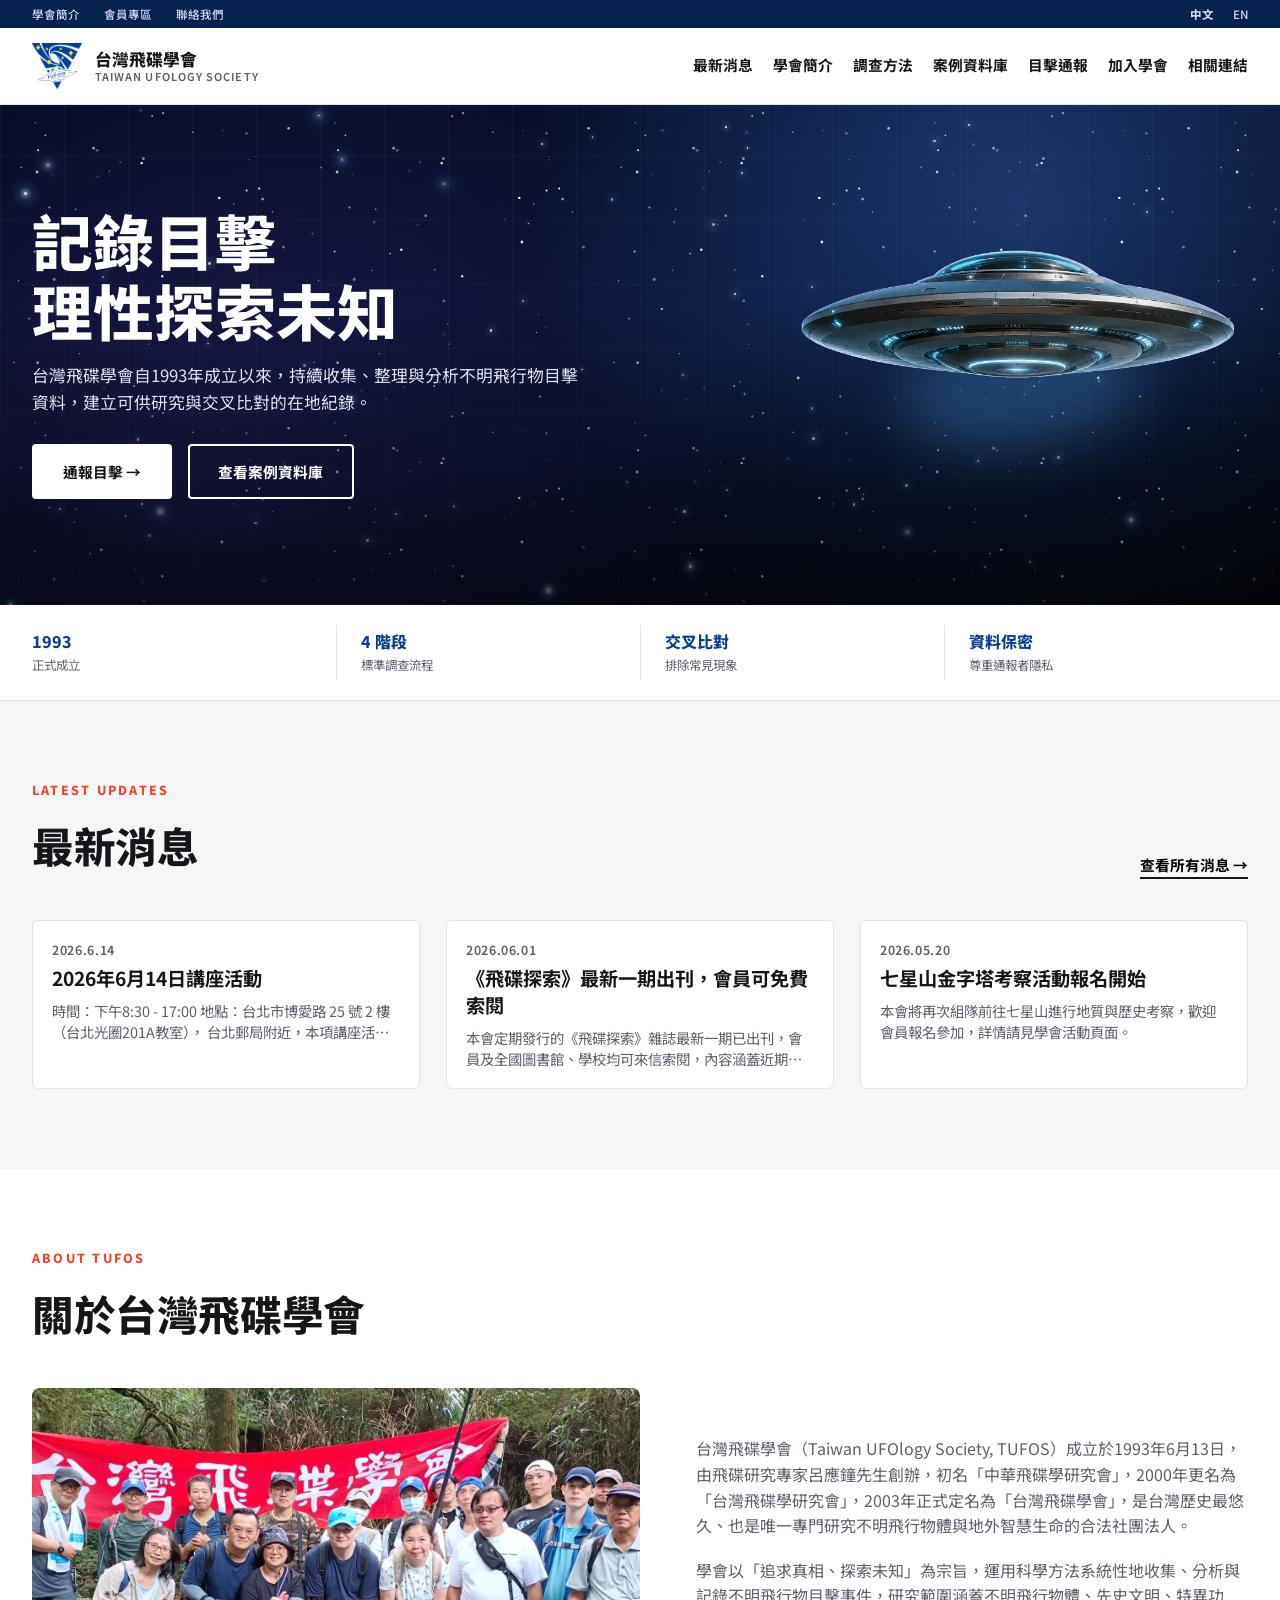
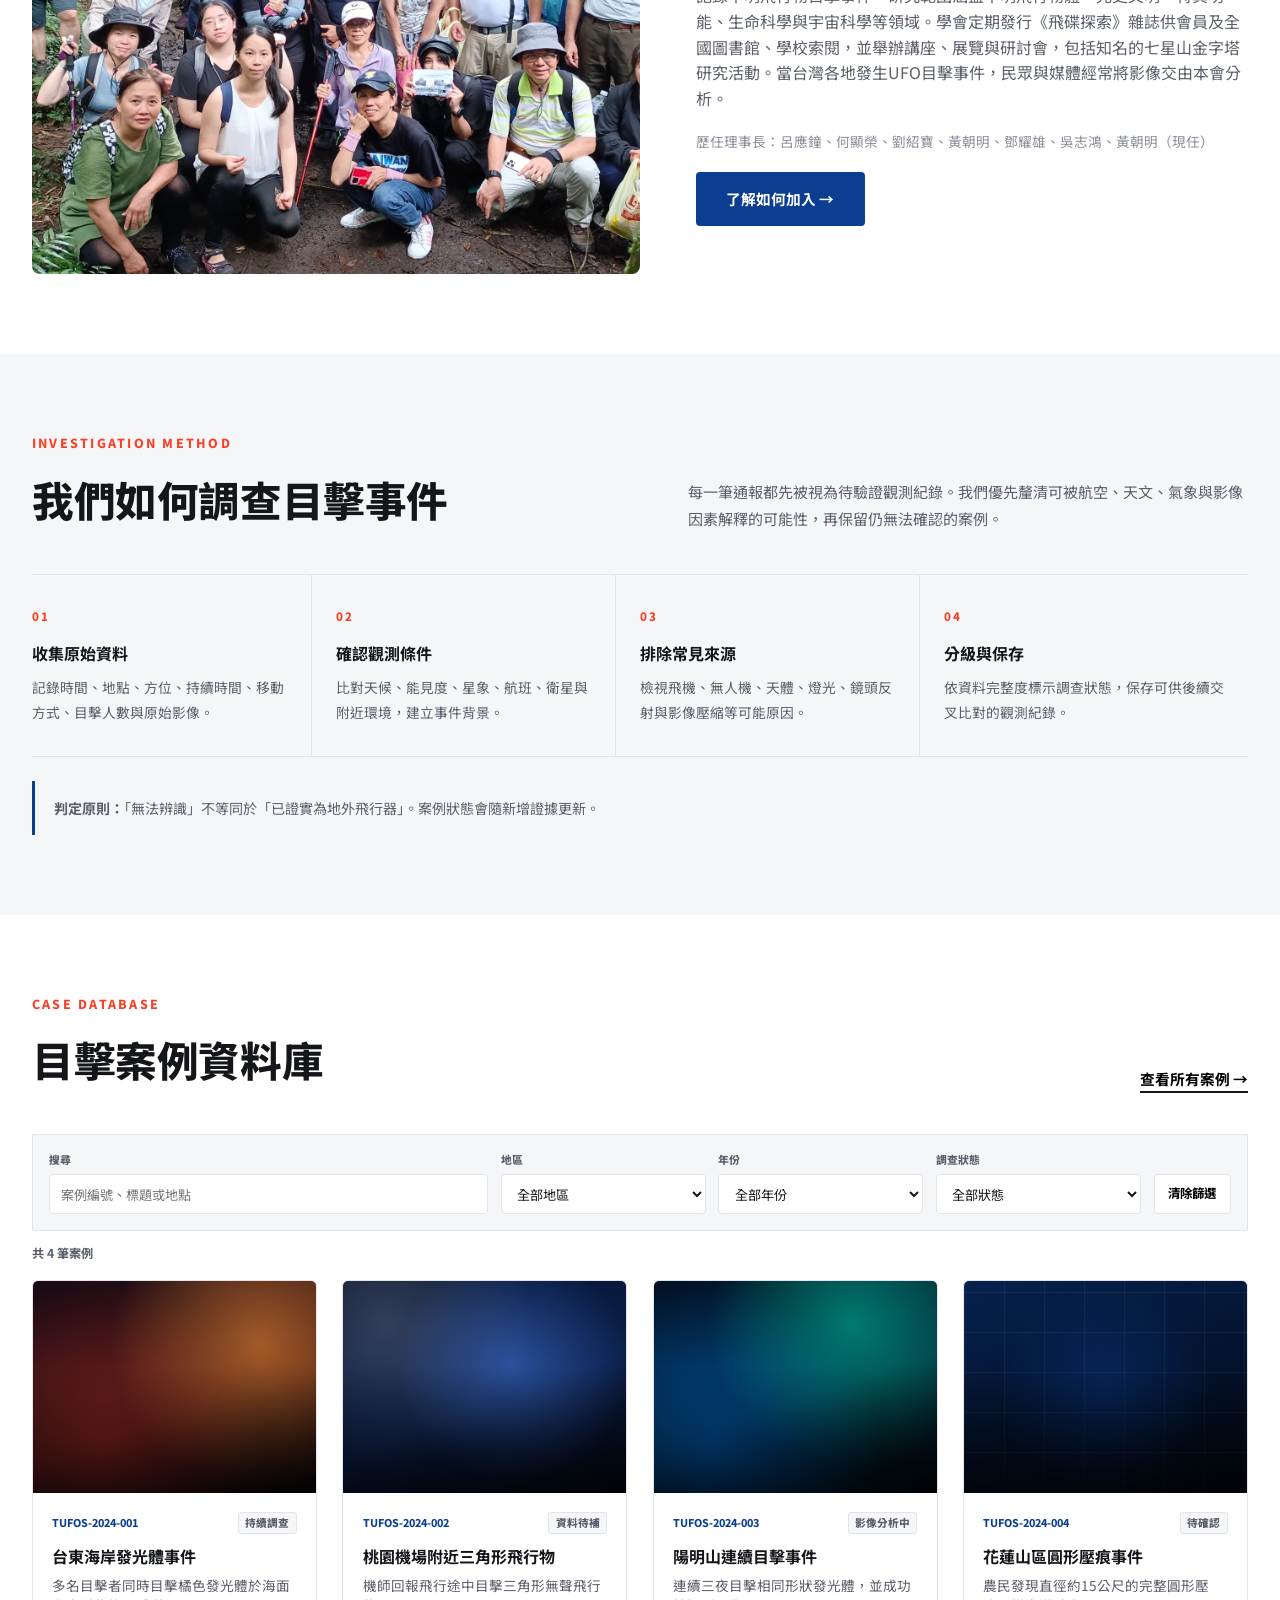
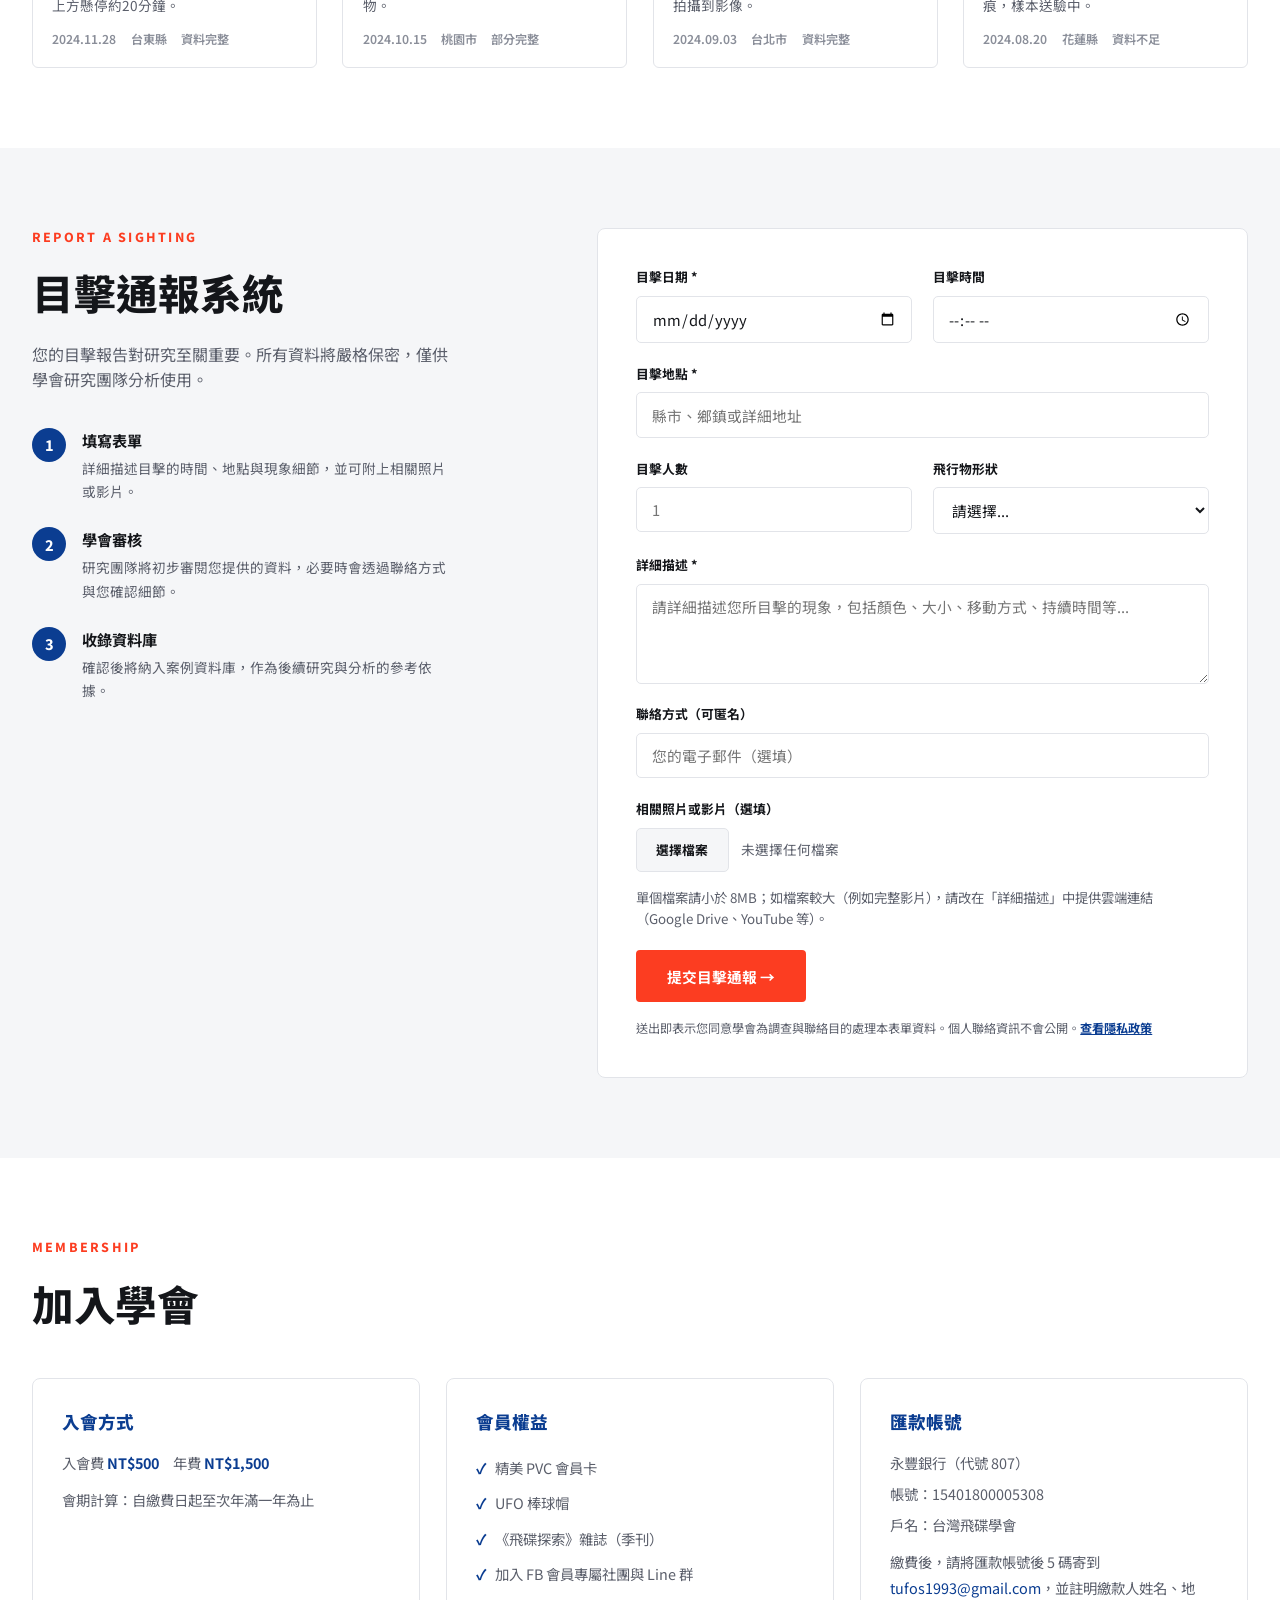
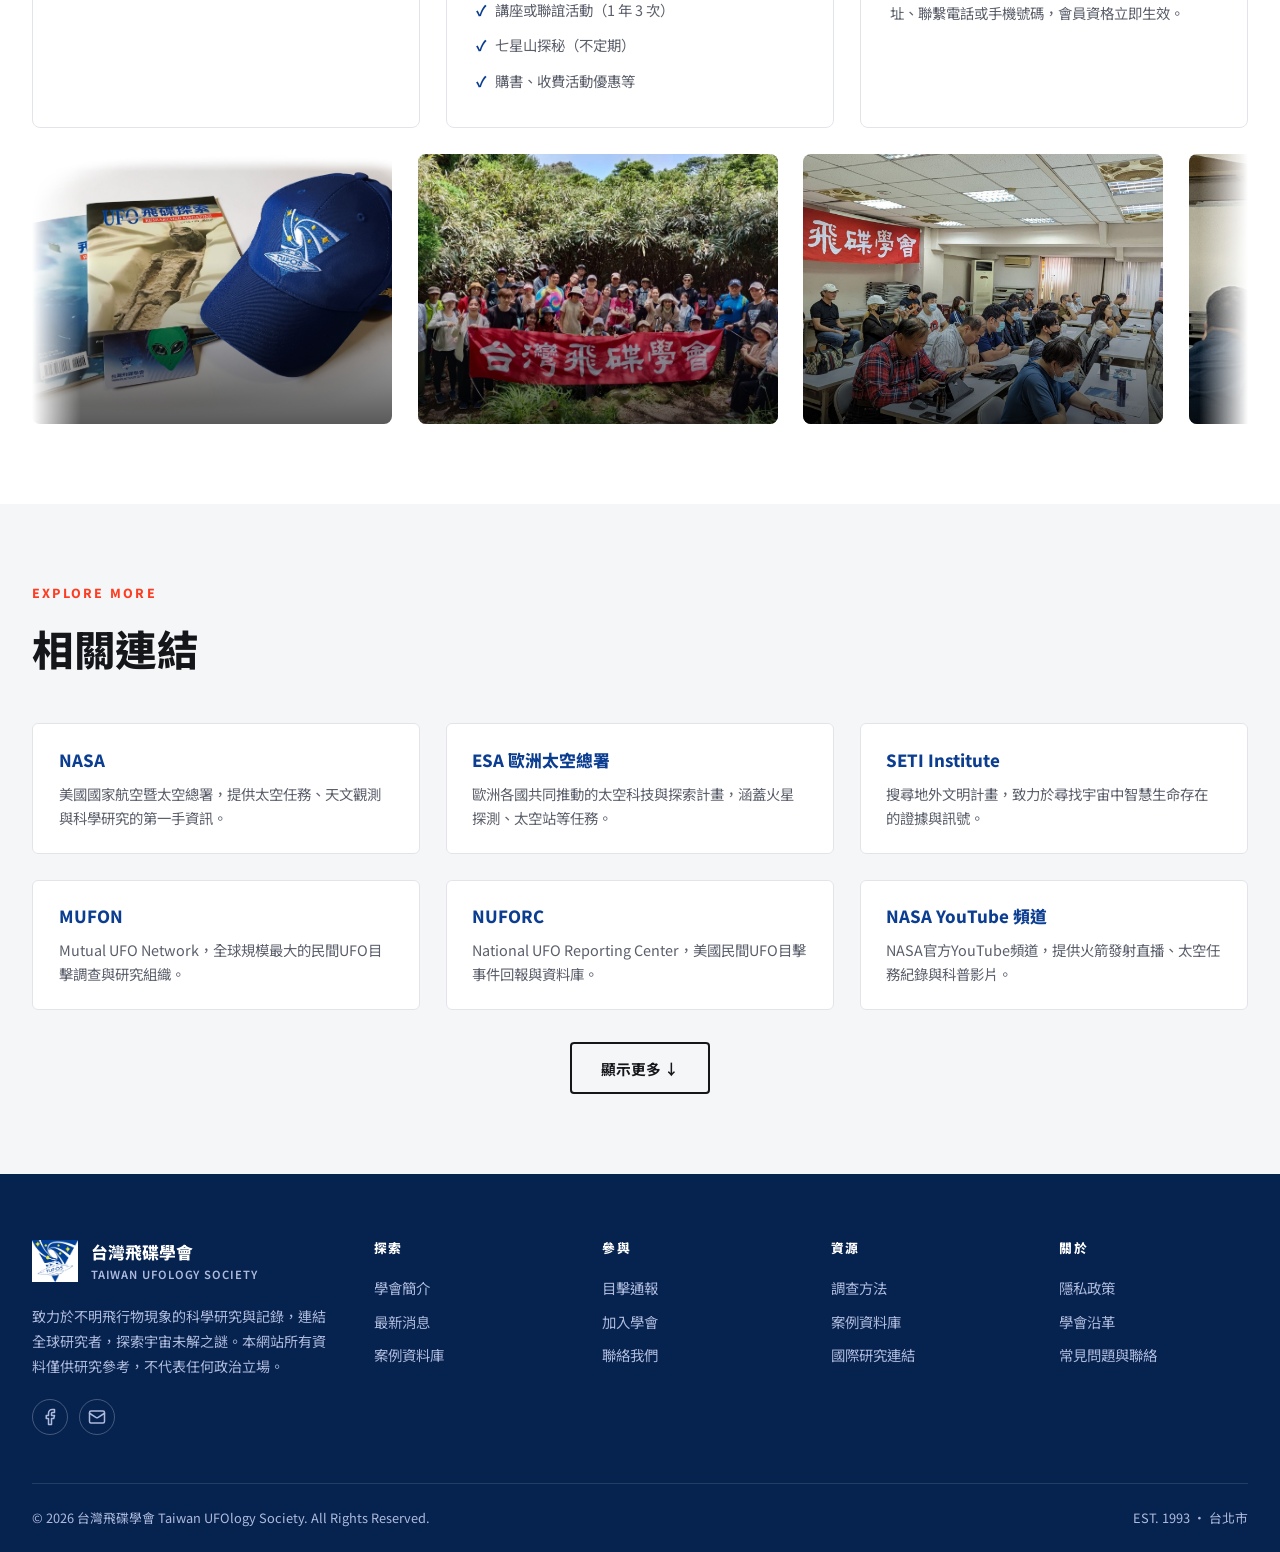
==== commit 5ff47478: "修复移动端「关于」区块图文布局拥挤问题 手机宽度下左右两栏改为上下堆叠，避免左侧图片窄、右侧文字过长的不协调布局。" ====
--- a/index.html
+++ b/index.html
@@ -108,7 +108,7 @@
         <h2 id="about-heading">關於台灣飛碟學會</h2>
       </div>
     </div>
-    <div style="display:grid;grid-template-columns:1.1fr 1fr;gap:3.5rem;align-items:center;" class="fade-up">
+    <div class="about-grid fade-up">
       <div class="ph ph-deepsky" id="about-image" style="aspect-ratio:5/4;border-radius:8px;"></div>
       <div>
         <p style="color:var(--gray);margin-bottom:1.2rem;" id="about-p1"></p>
--- a/assets/style.css
+++ b/assets/style.css
@@ -453,6 +453,8 @@
     color:var(--gray);font-size:.88rem;line-height:1.7;white-space:normal;
     display:-webkit-box;-webkit-line-clamp:2;-webkit-box-orient:vertical;overflow:hidden;
   }
+
+  .about-grid{display:grid;grid-template-columns:1.1fr 1fr;gap:3.5rem;align-items:center;}
 
   /* ============================================================
      RESPONSIVE
@@ -511,6 +513,7 @@
     #hero .hero-btns .btn{justify-content:center;width:100%;padding:.85rem 1rem;}
     .news-card .ph{aspect-ratio:16/9;}
     .news-card h3{font-size:1.08rem;}
+    .about-grid{grid-template-columns:1fr;gap:1.5rem;}
   }
   @media(prefers-reduced-motion:reduce){
     .hero-stars .star,.hero-ufo,.hero-encounter::before{animation:none;}
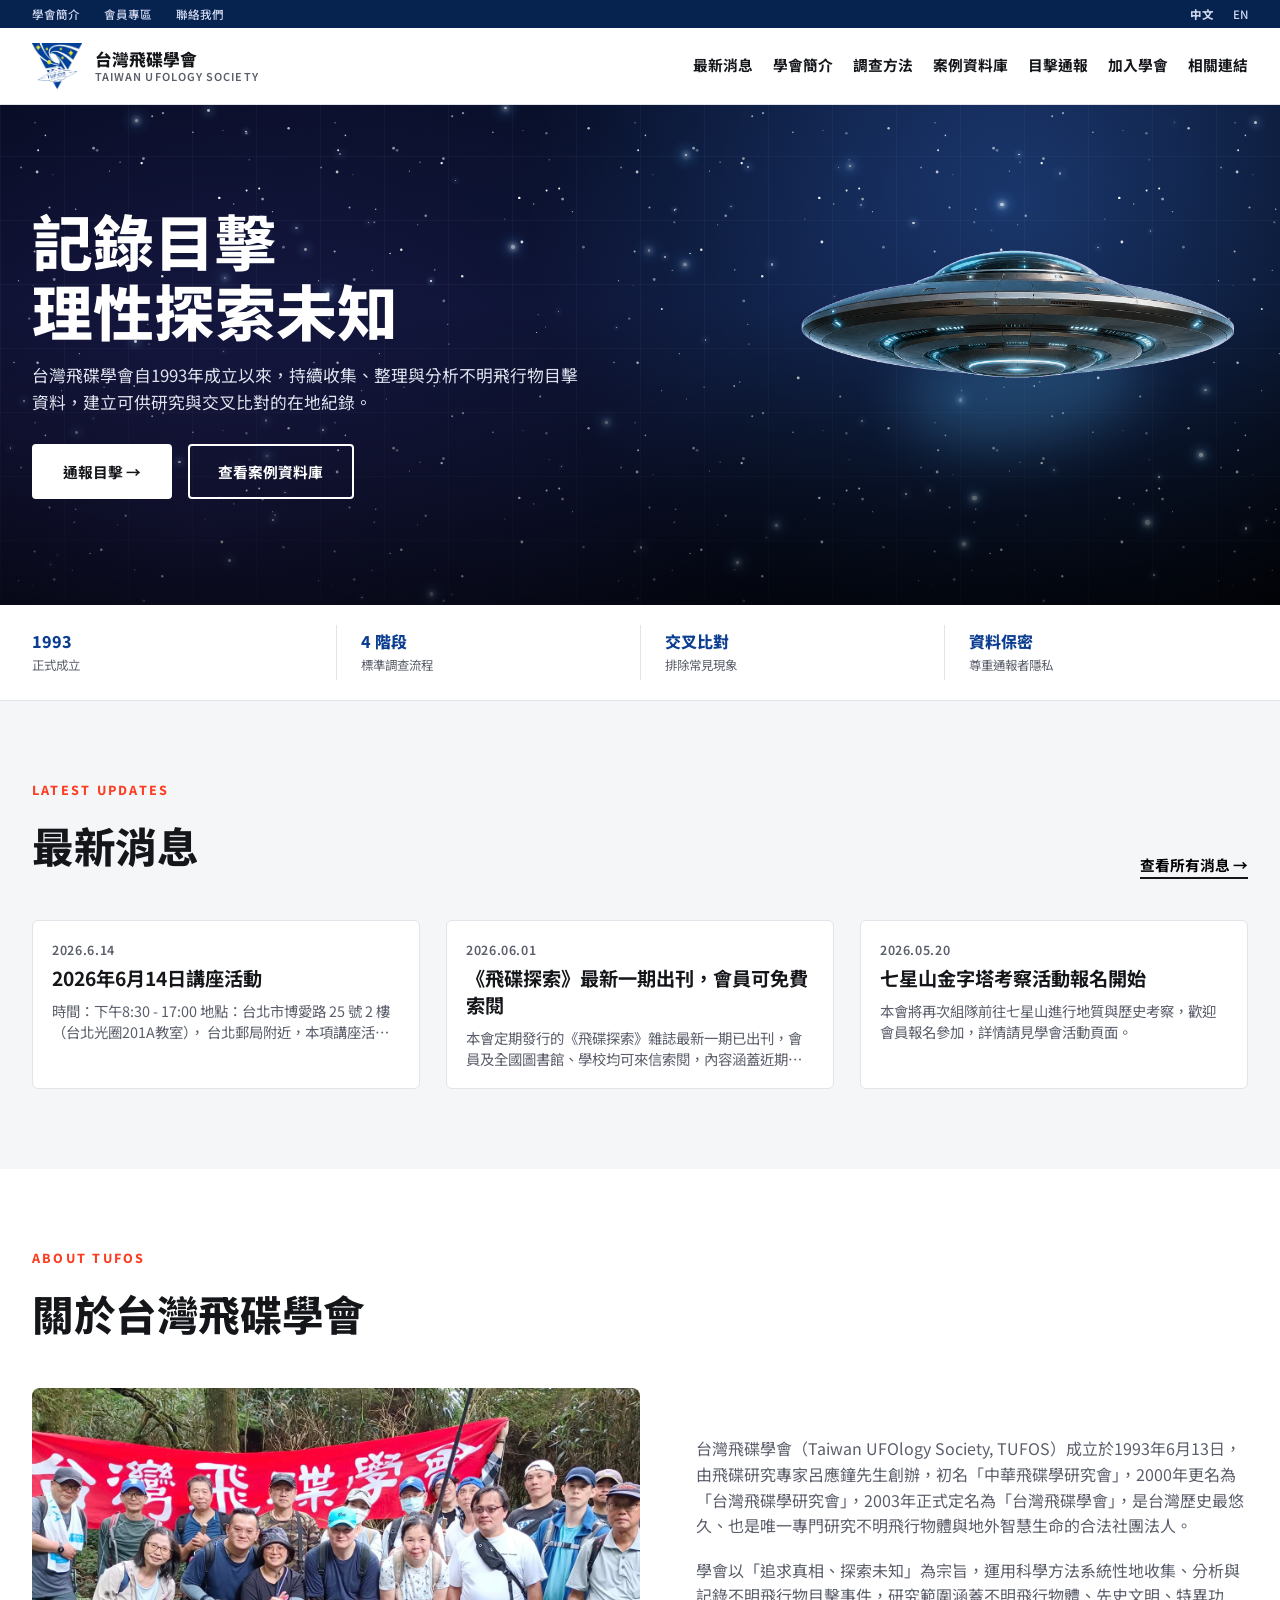
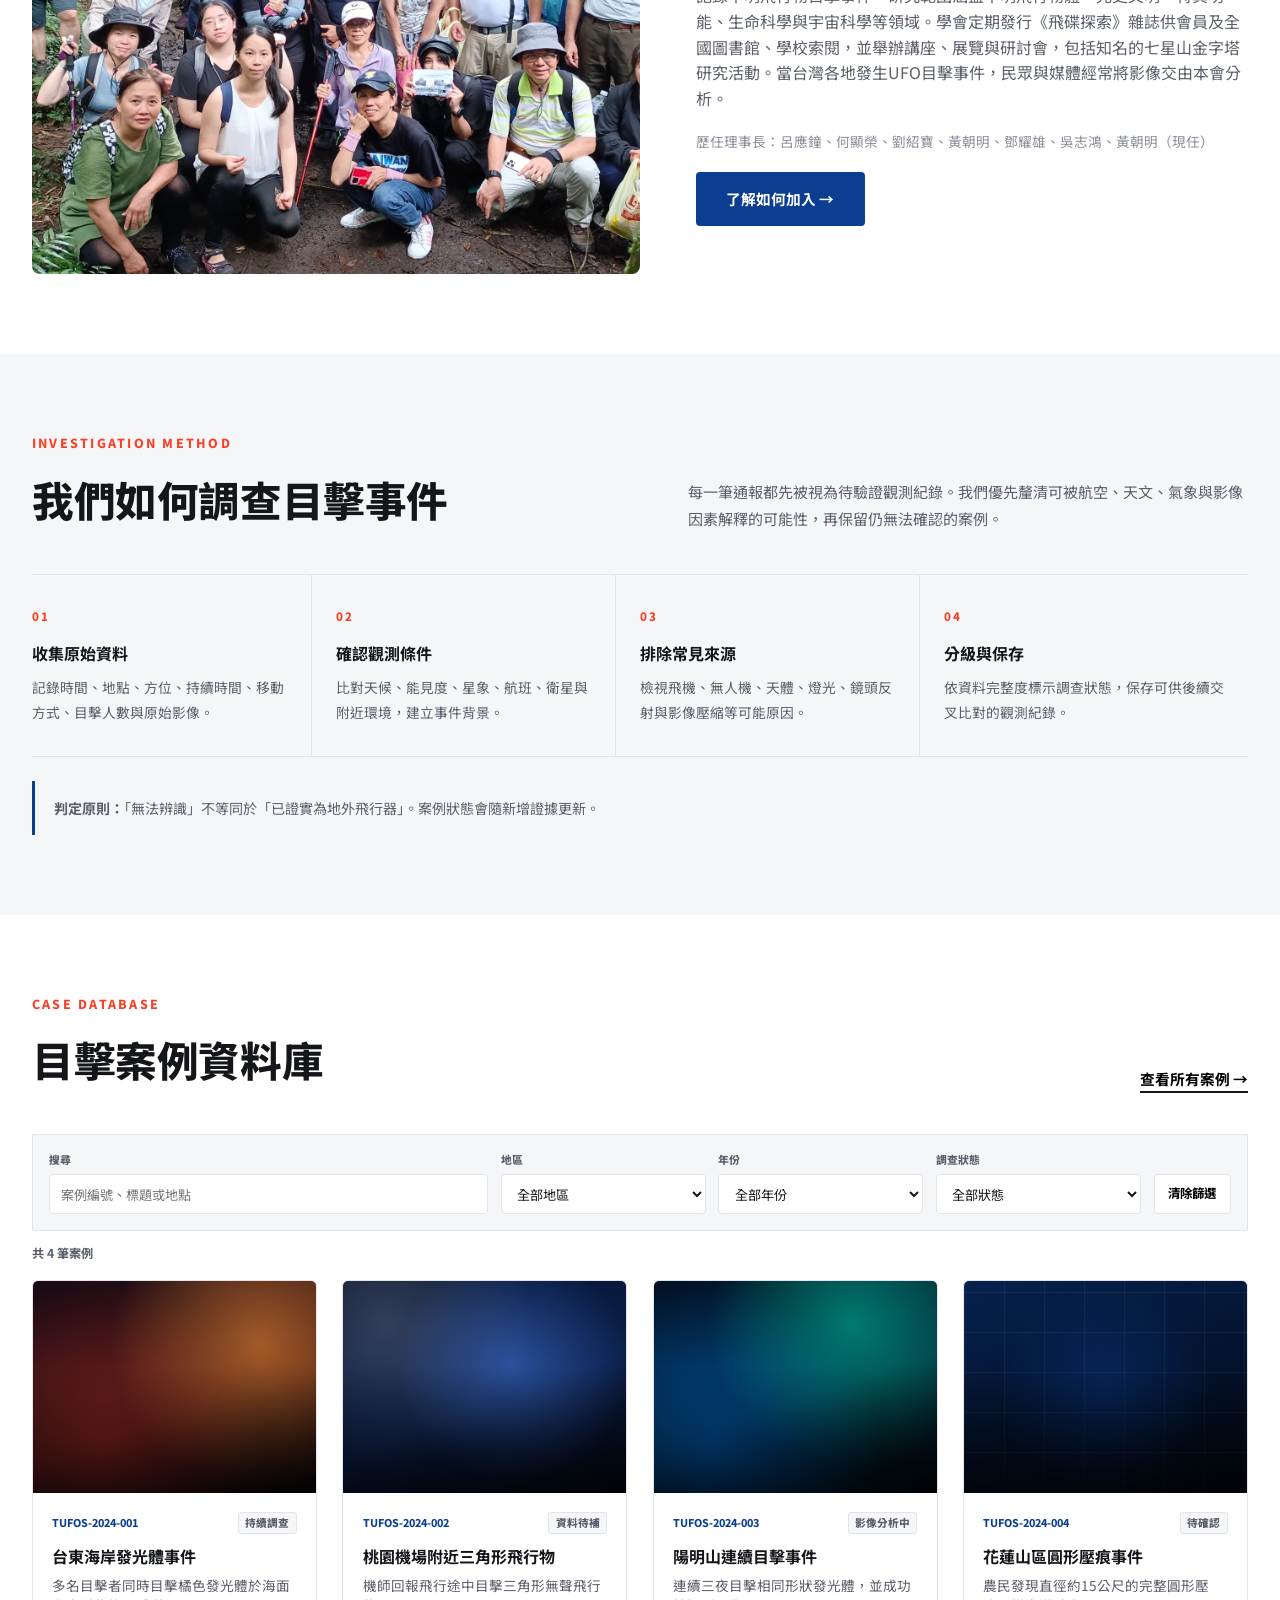
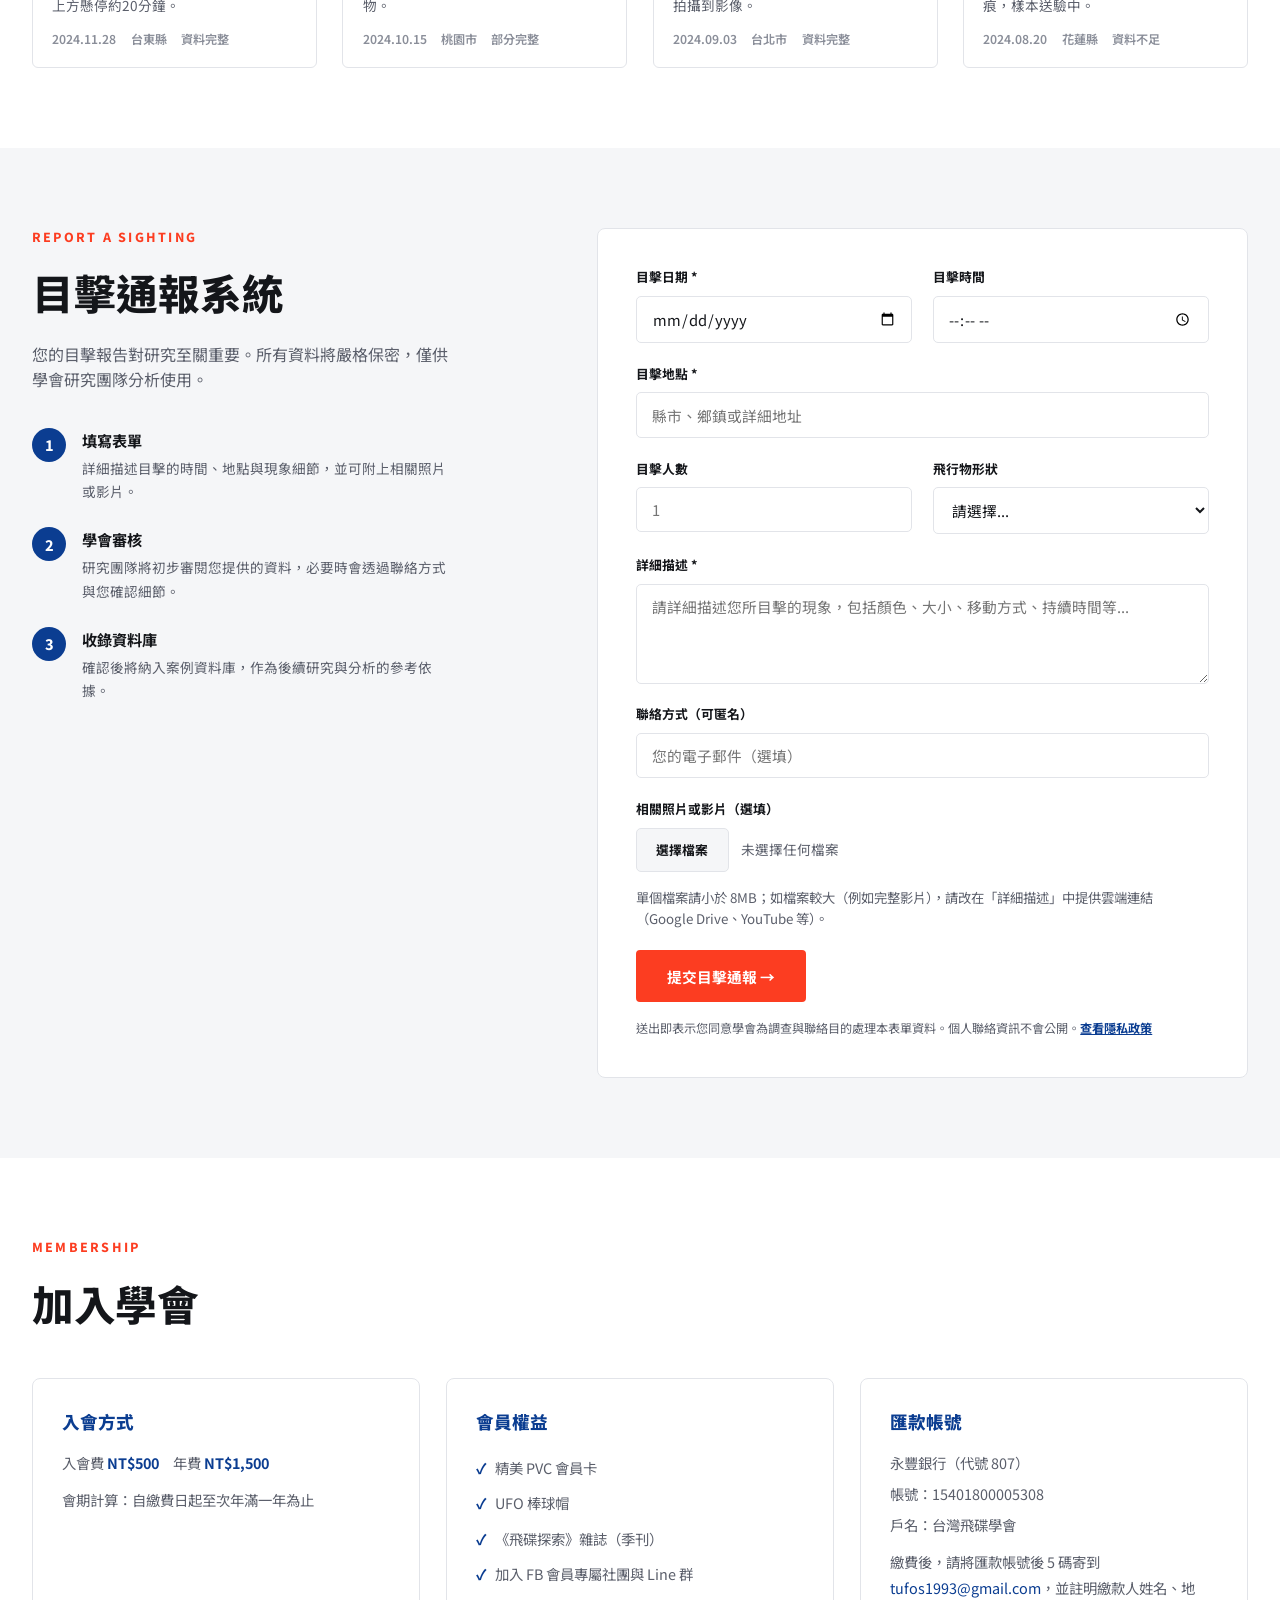
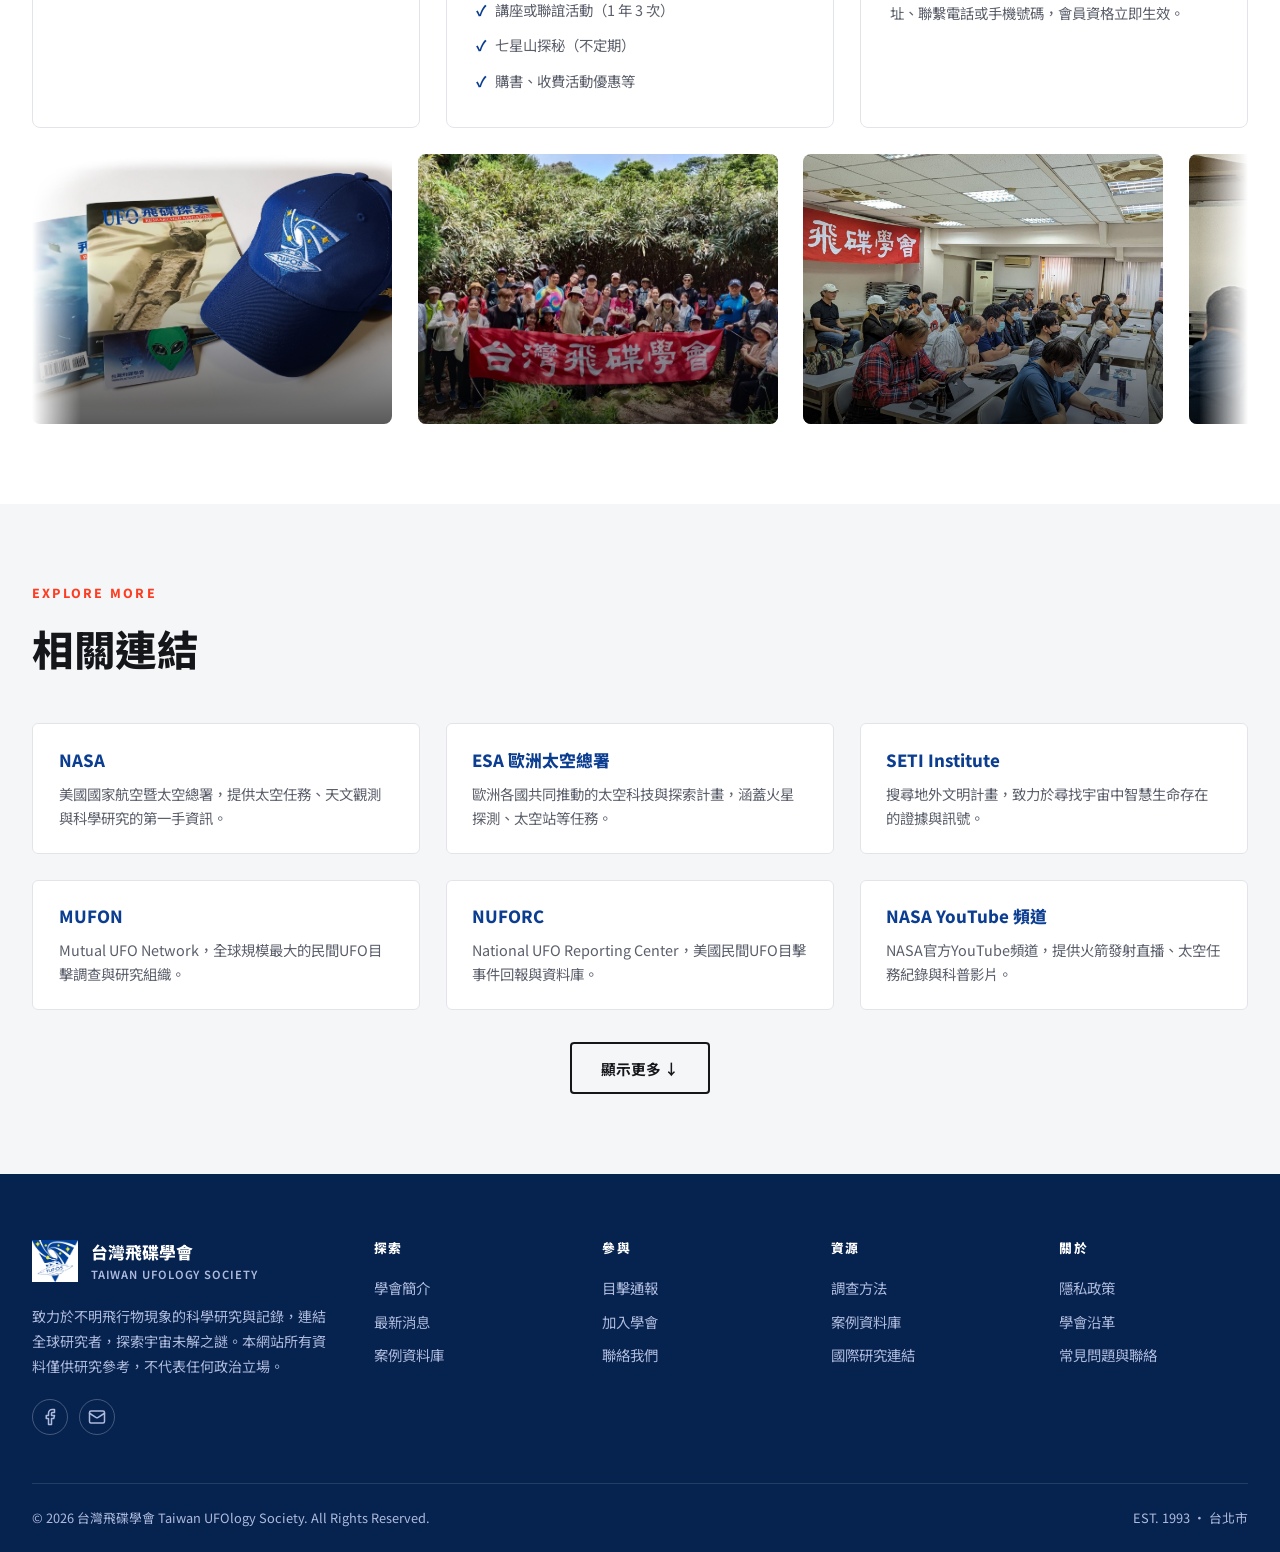
==== commit 1edd6808: "缩小移动端「关于」区块堆叠图片高度 将图片宽高比从5/4移到CSS并在移动端改为16/9,避免单栏排列时图片过高。" ====
--- a/index.html
+++ b/index.html
@@ -109,7 +109,7 @@
       </div>
     </div>
     <div class="about-grid fade-up">
-      <div class="ph ph-deepsky" id="about-image" style="aspect-ratio:5/4;border-radius:8px;"></div>
+      <div class="ph ph-deepsky" id="about-image"></div>
       <div>
         <p style="color:var(--gray);margin-bottom:1.2rem;" id="about-p1"></p>
         <p style="color:var(--gray);margin-bottom:1.2rem;" id="about-p2"></p>
--- a/assets/style.css
+++ b/assets/style.css
@@ -455,6 +455,7 @@
   }
 
   .about-grid{display:grid;grid-template-columns:1.1fr 1fr;gap:3.5rem;align-items:center;}
+  .about-grid #about-image{aspect-ratio:5/4;border-radius:8px;}
 
   /* ============================================================
      RESPONSIVE
@@ -514,6 +515,7 @@
     .news-card .ph{aspect-ratio:16/9;}
     .news-card h3{font-size:1.08rem;}
     .about-grid{grid-template-columns:1fr;gap:1.5rem;}
+    .about-grid #about-image{aspect-ratio:16/9;}
   }
   @media(prefers-reduced-motion:reduce){
     .hero-stars .star,.hero-ufo,.hero-encounter::before{animation:none;}
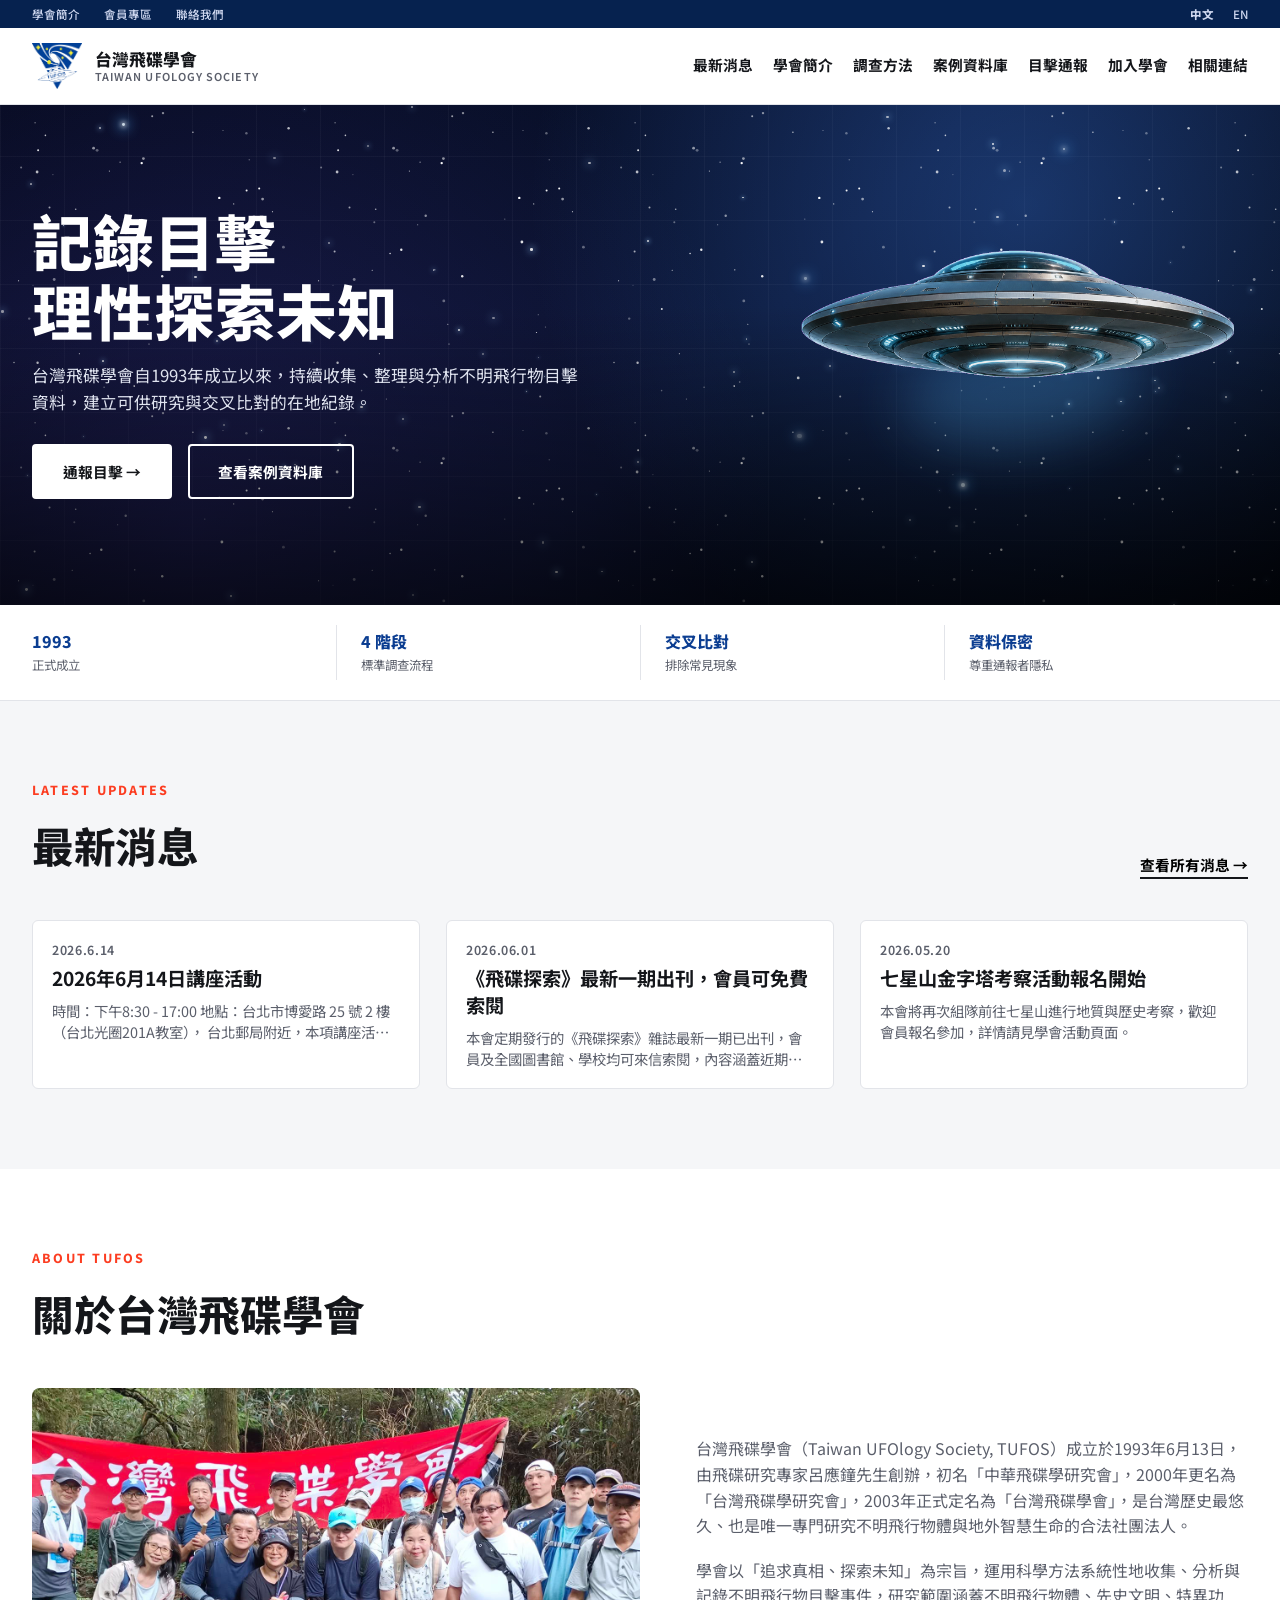
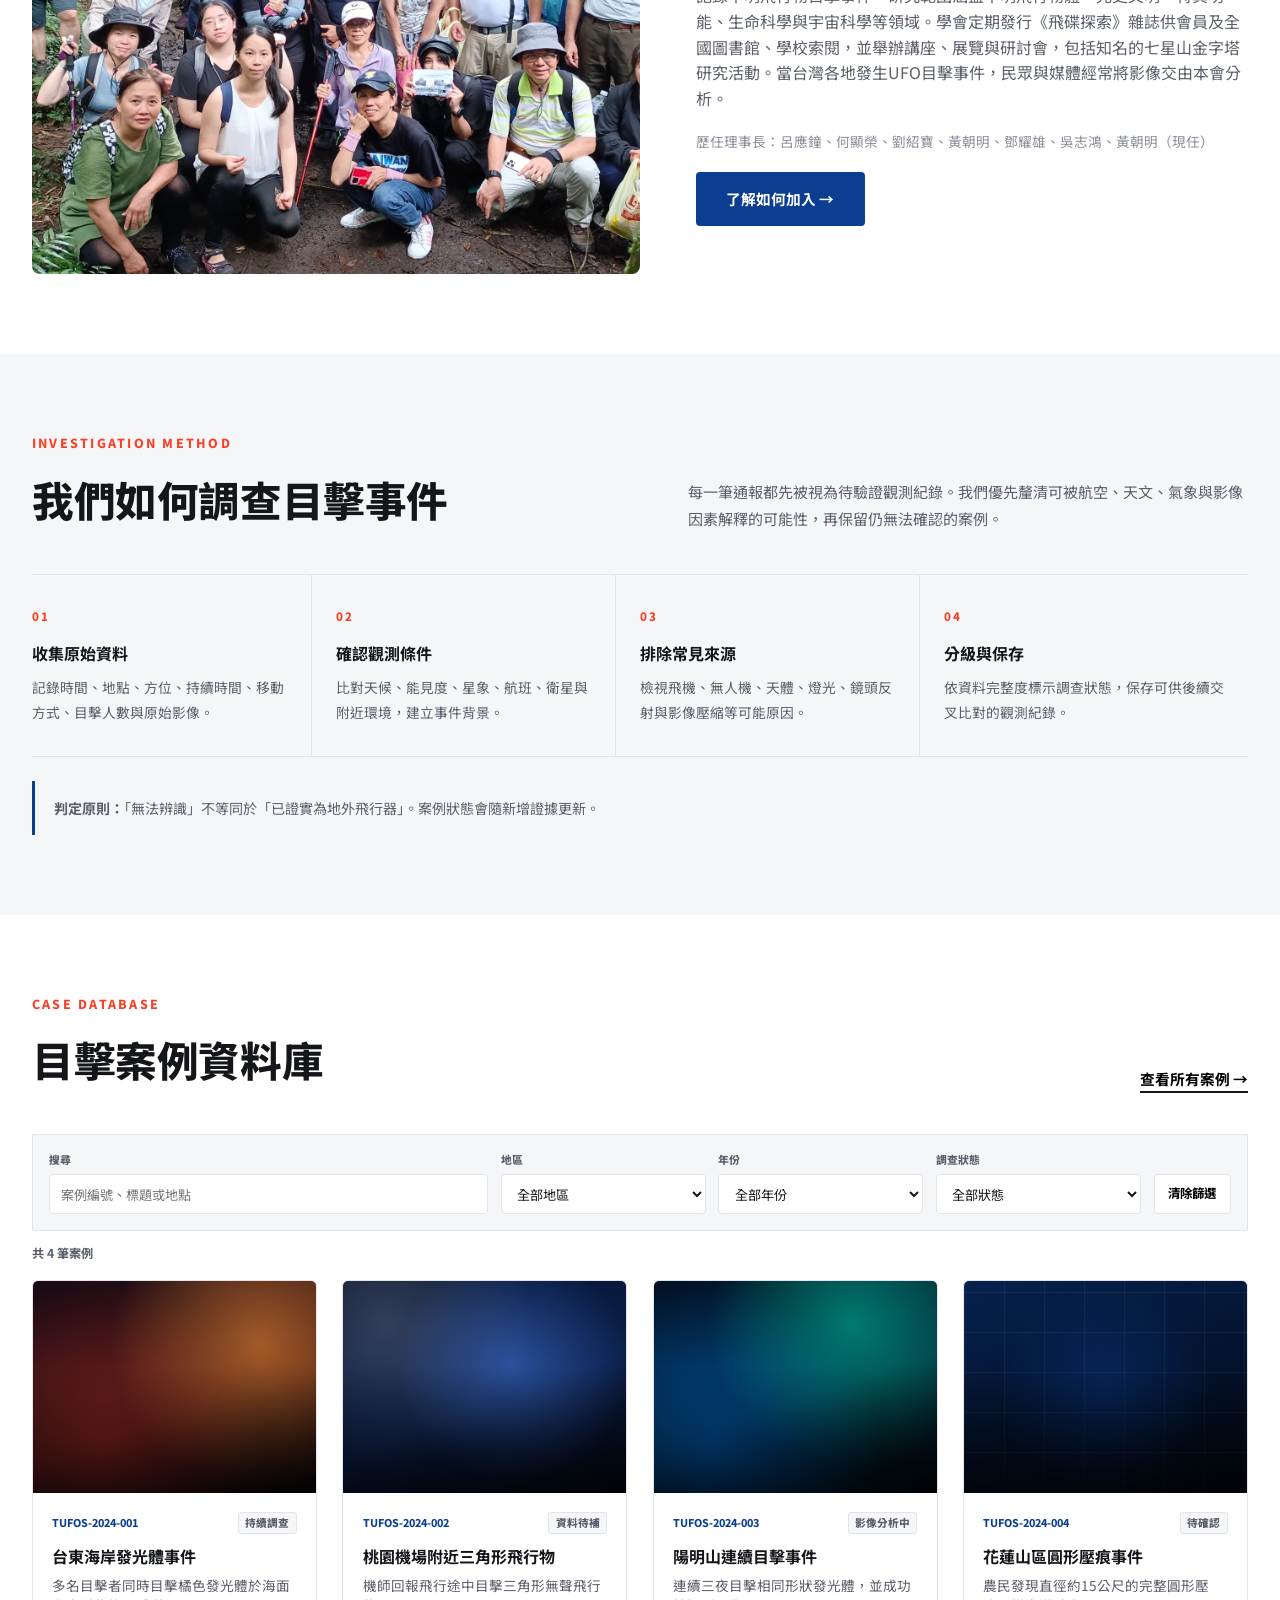
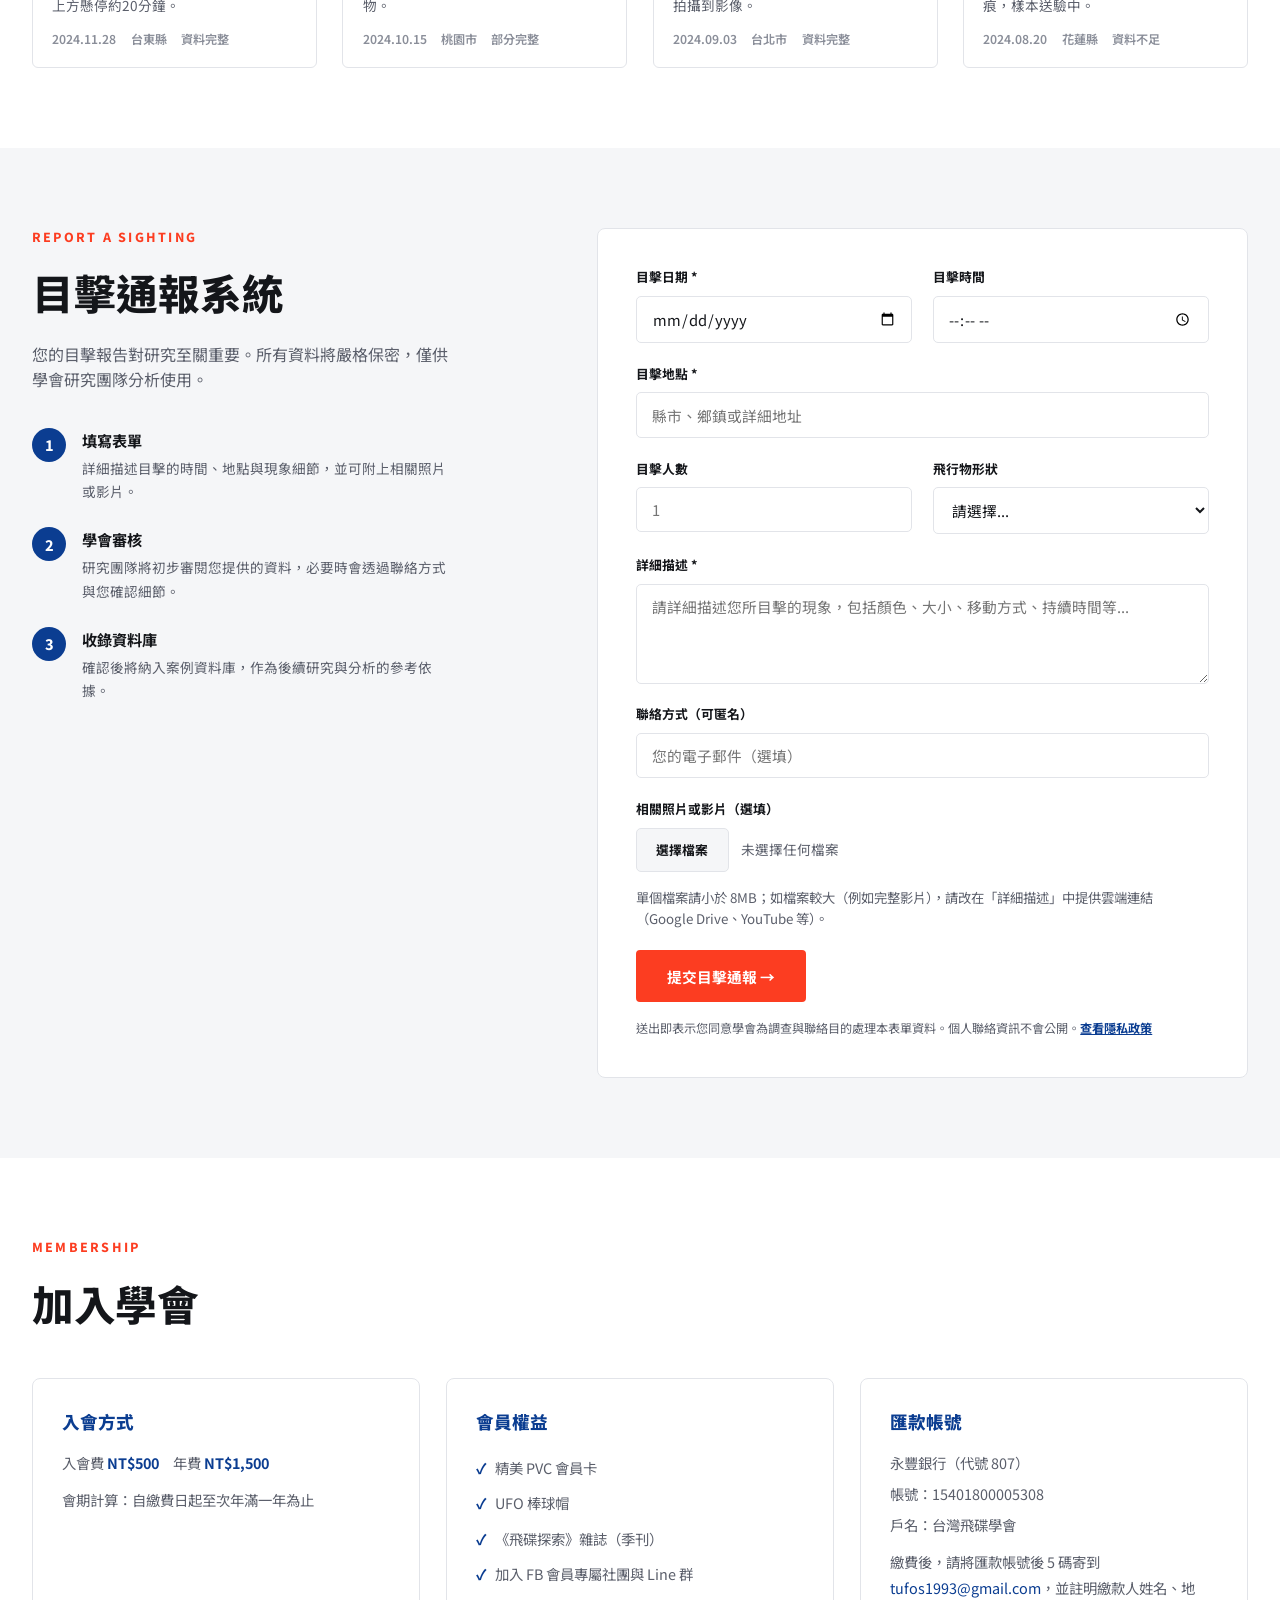
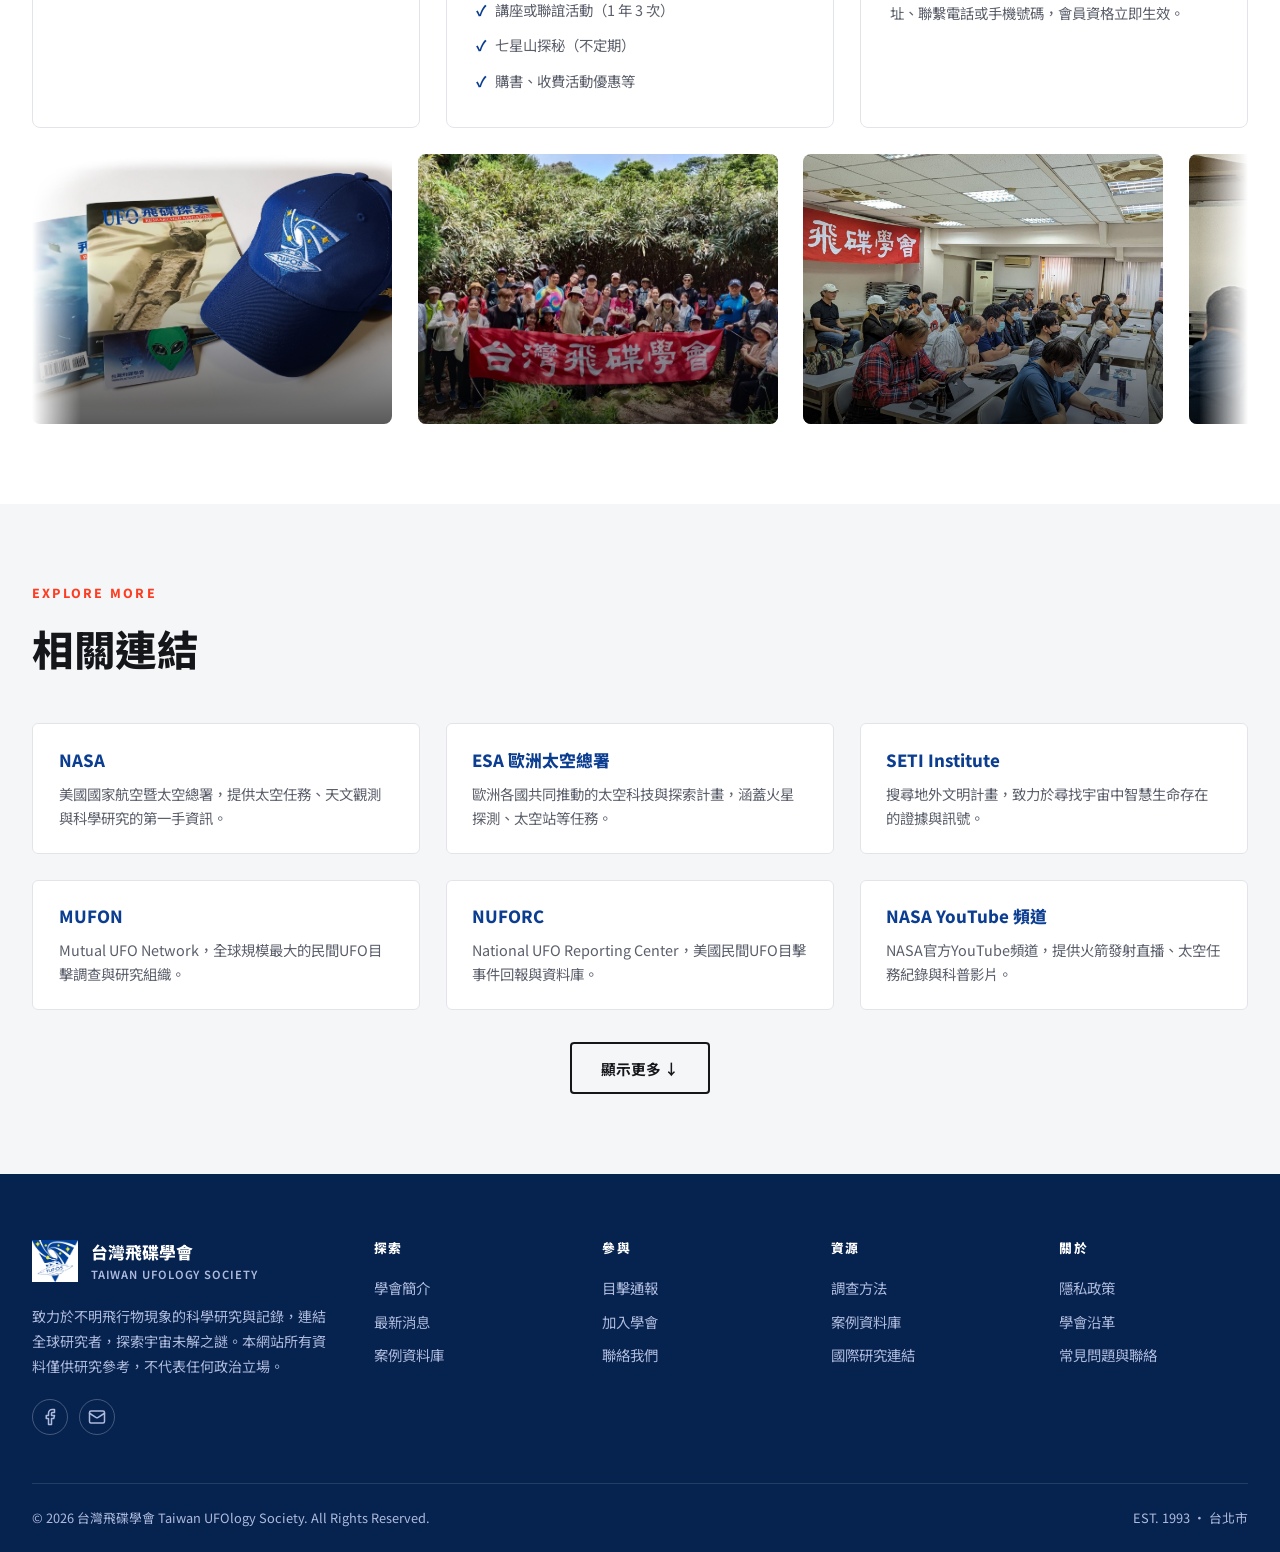
==== commit 3d711066: "加入 Google Analytics 瀏覽量統計" ====
--- a/index.html
+++ b/index.html
@@ -9,6 +9,14 @@
 <link rel="preconnect" href="https://fonts.googleapis.com">
 <link href="https://fonts.googleapis.com/css2?family=Public+Sans:wght@400;500;600;700;800&amp;family=Noto+Sans+TC:wght@400;500;700;900&amp;display=swap" rel="stylesheet">
 <link rel="stylesheet" href="/assets/style.css">
+<!-- Google tag (gtag.js) -->
+<script async src="https://www.googletagmanager.com/gtag/js?id=G-JTSFNC92FQ"></script>
+<script>
+  window.dataLayer = window.dataLayer || [];
+  function gtag(){dataLayer.push(arguments);}
+  gtag('js', new Date());
+  gtag('config', 'G-JTSFNC92FQ');
+</script>
 </head>
 <body>
 
--- a/assets/style.css
+++ b/assets/style.css
@@ -515,7 +515,7 @@
     .news-card .ph{aspect-ratio:16/9;}
     .news-card h3{font-size:1.08rem;}
     .about-grid{grid-template-columns:1fr;gap:1.5rem;}
-    .about-grid #about-image{aspect-ratio:16/9;}
+    .about-grid #about-image{max-height:340px;}
   }
   @media(prefers-reduced-motion:reduce){
     .hero-stars .star,.hero-ufo,.hero-encounter::before{animation:none;}
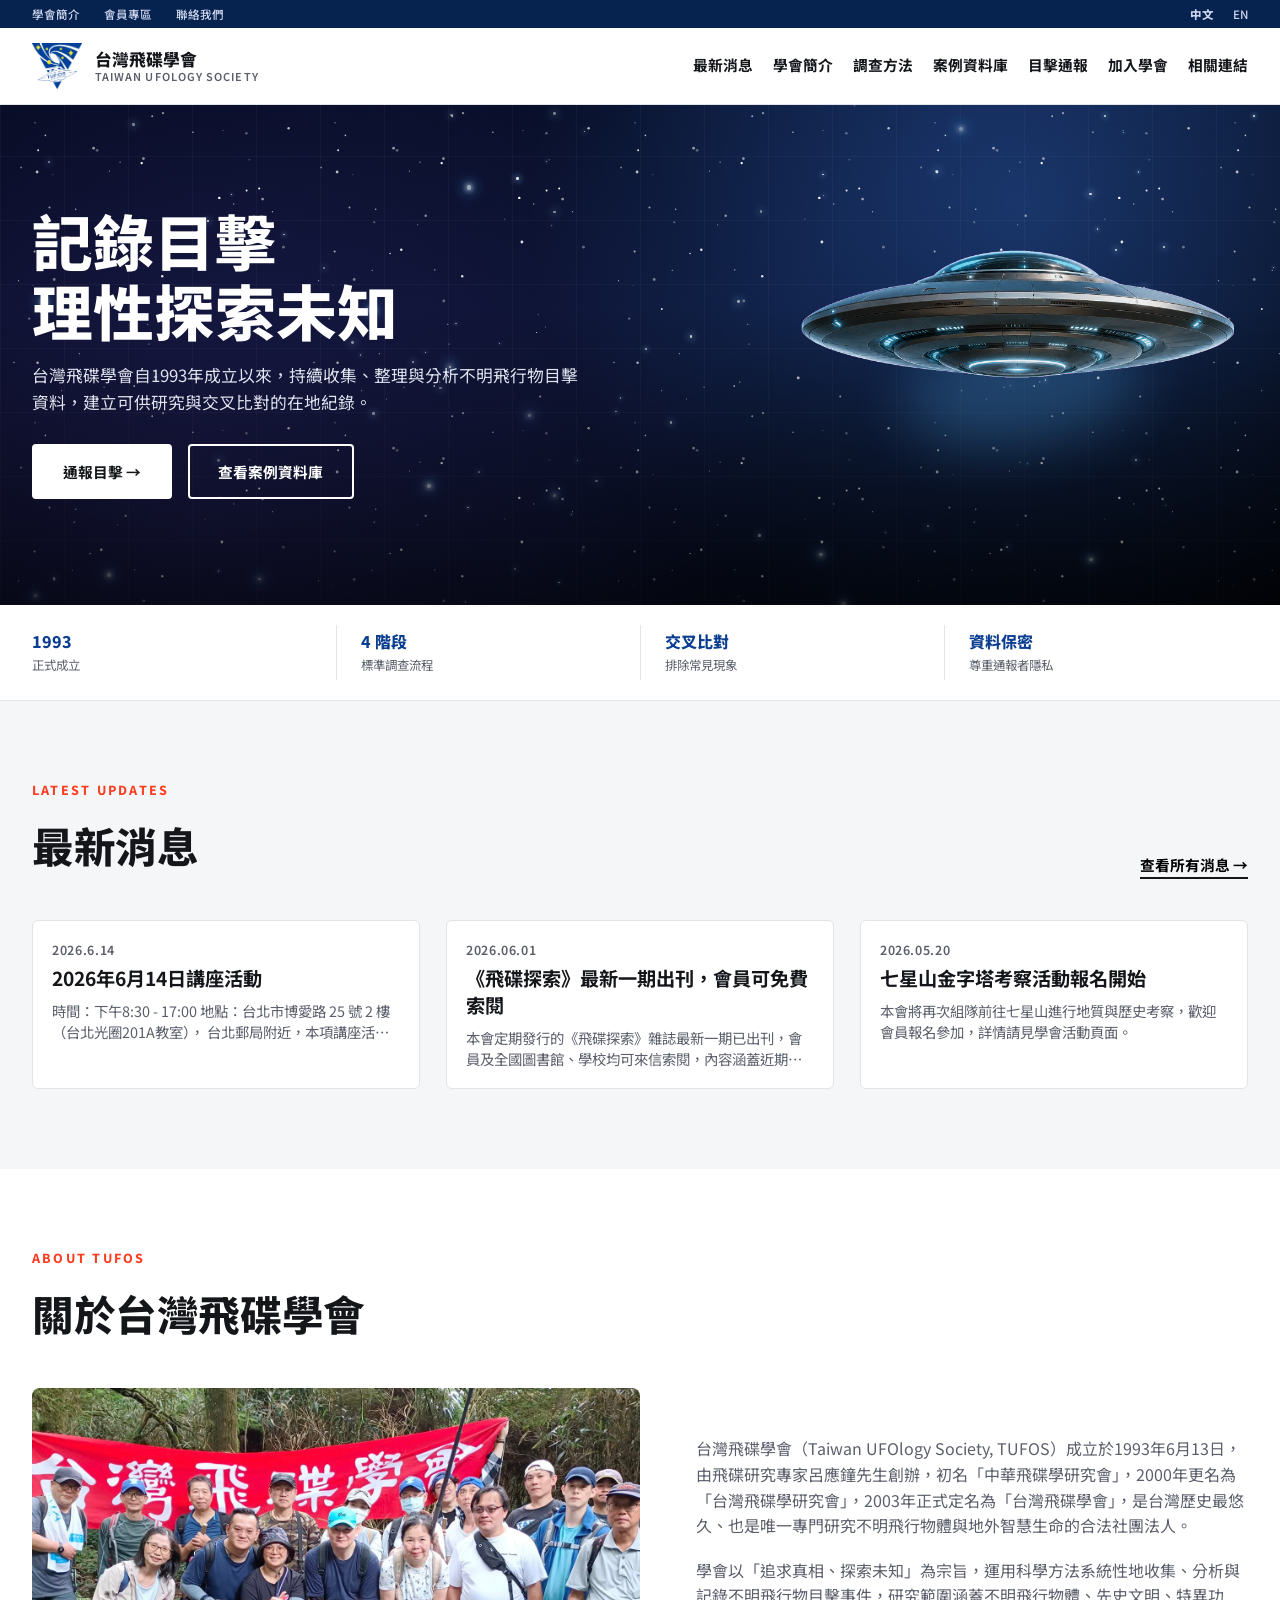
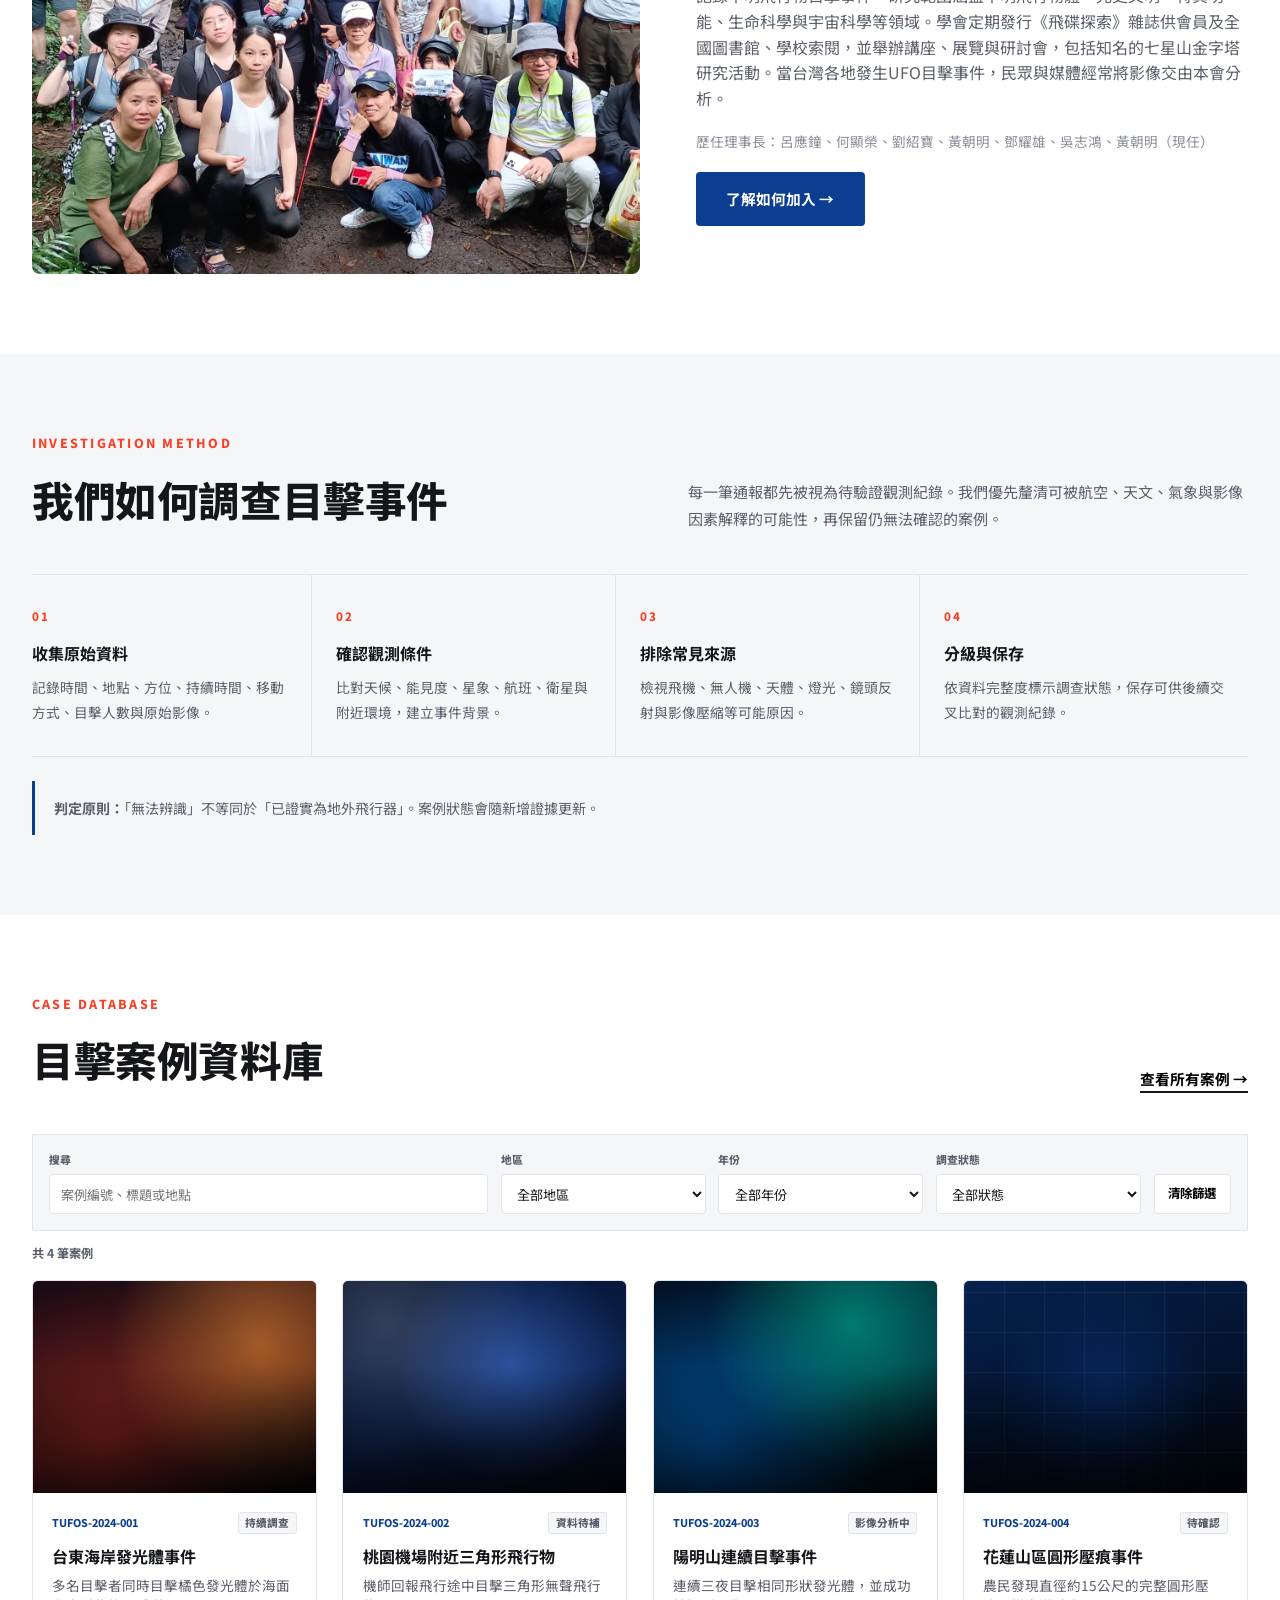
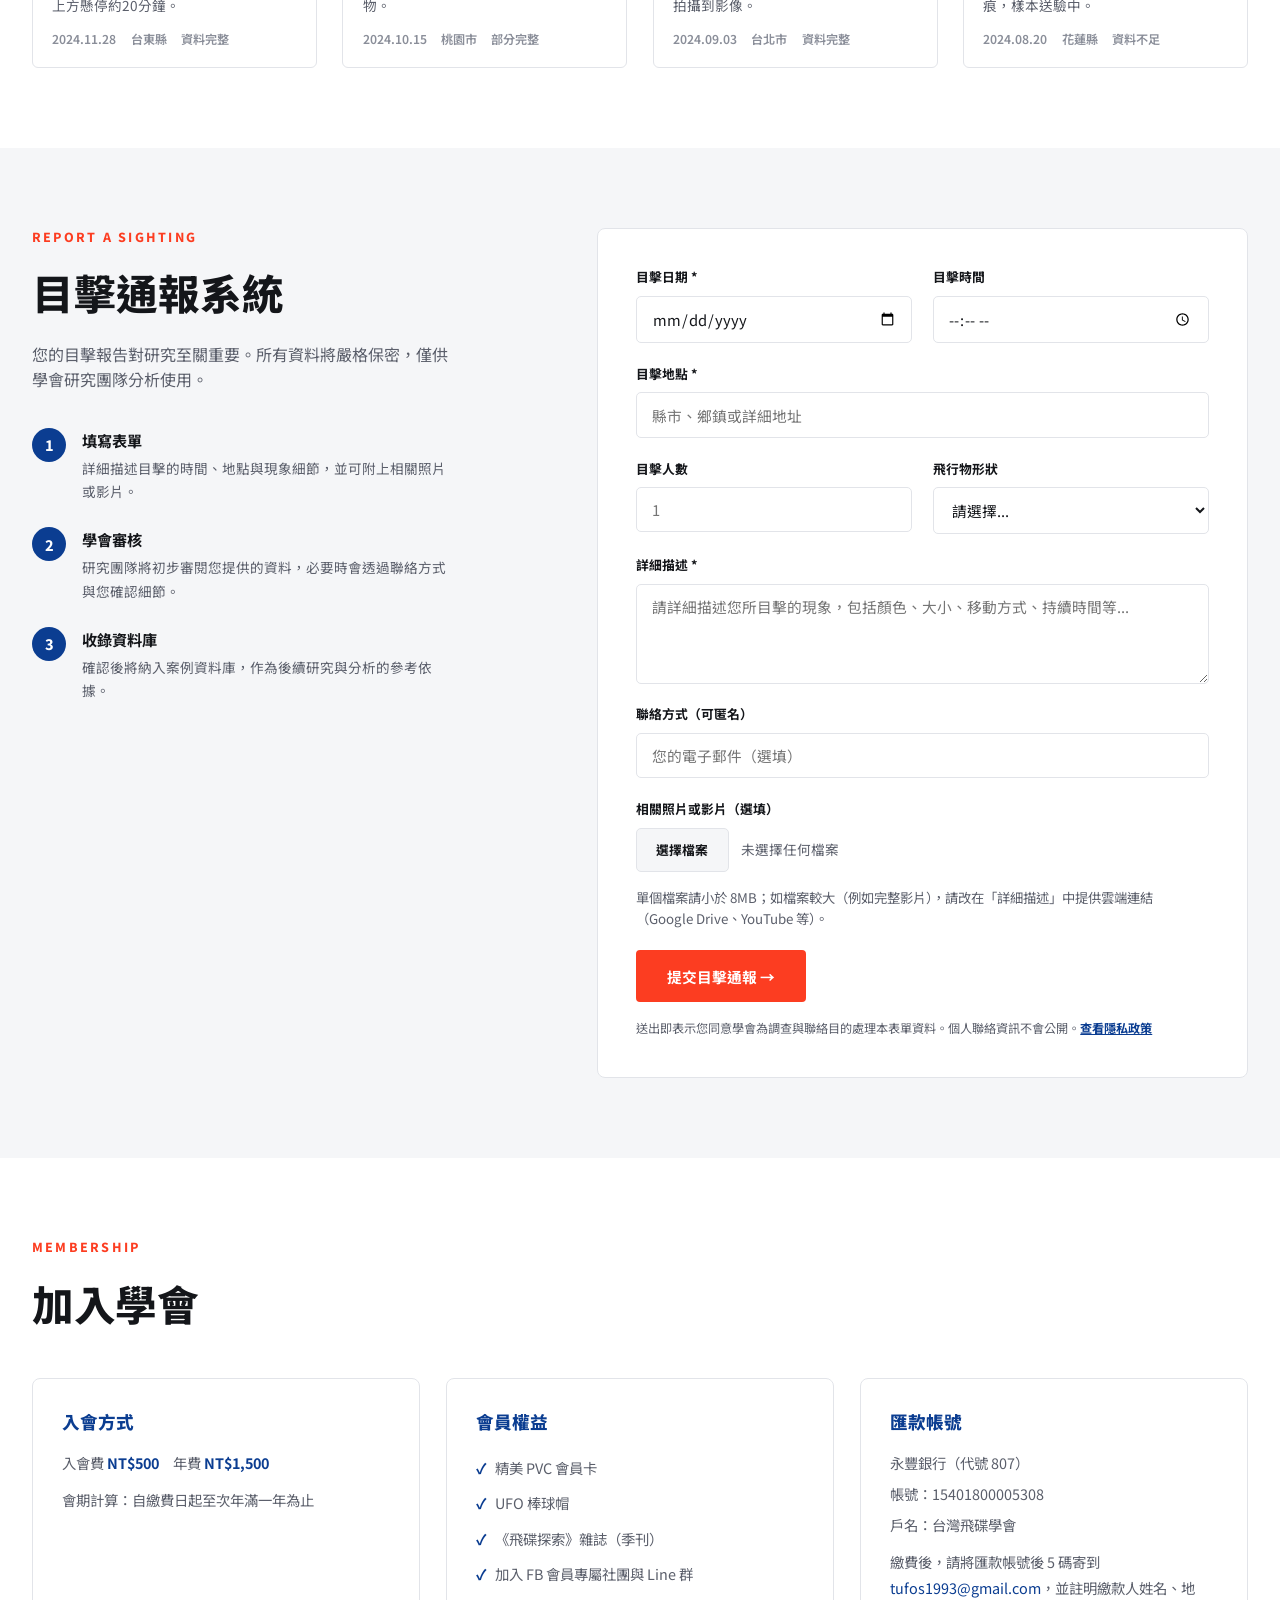
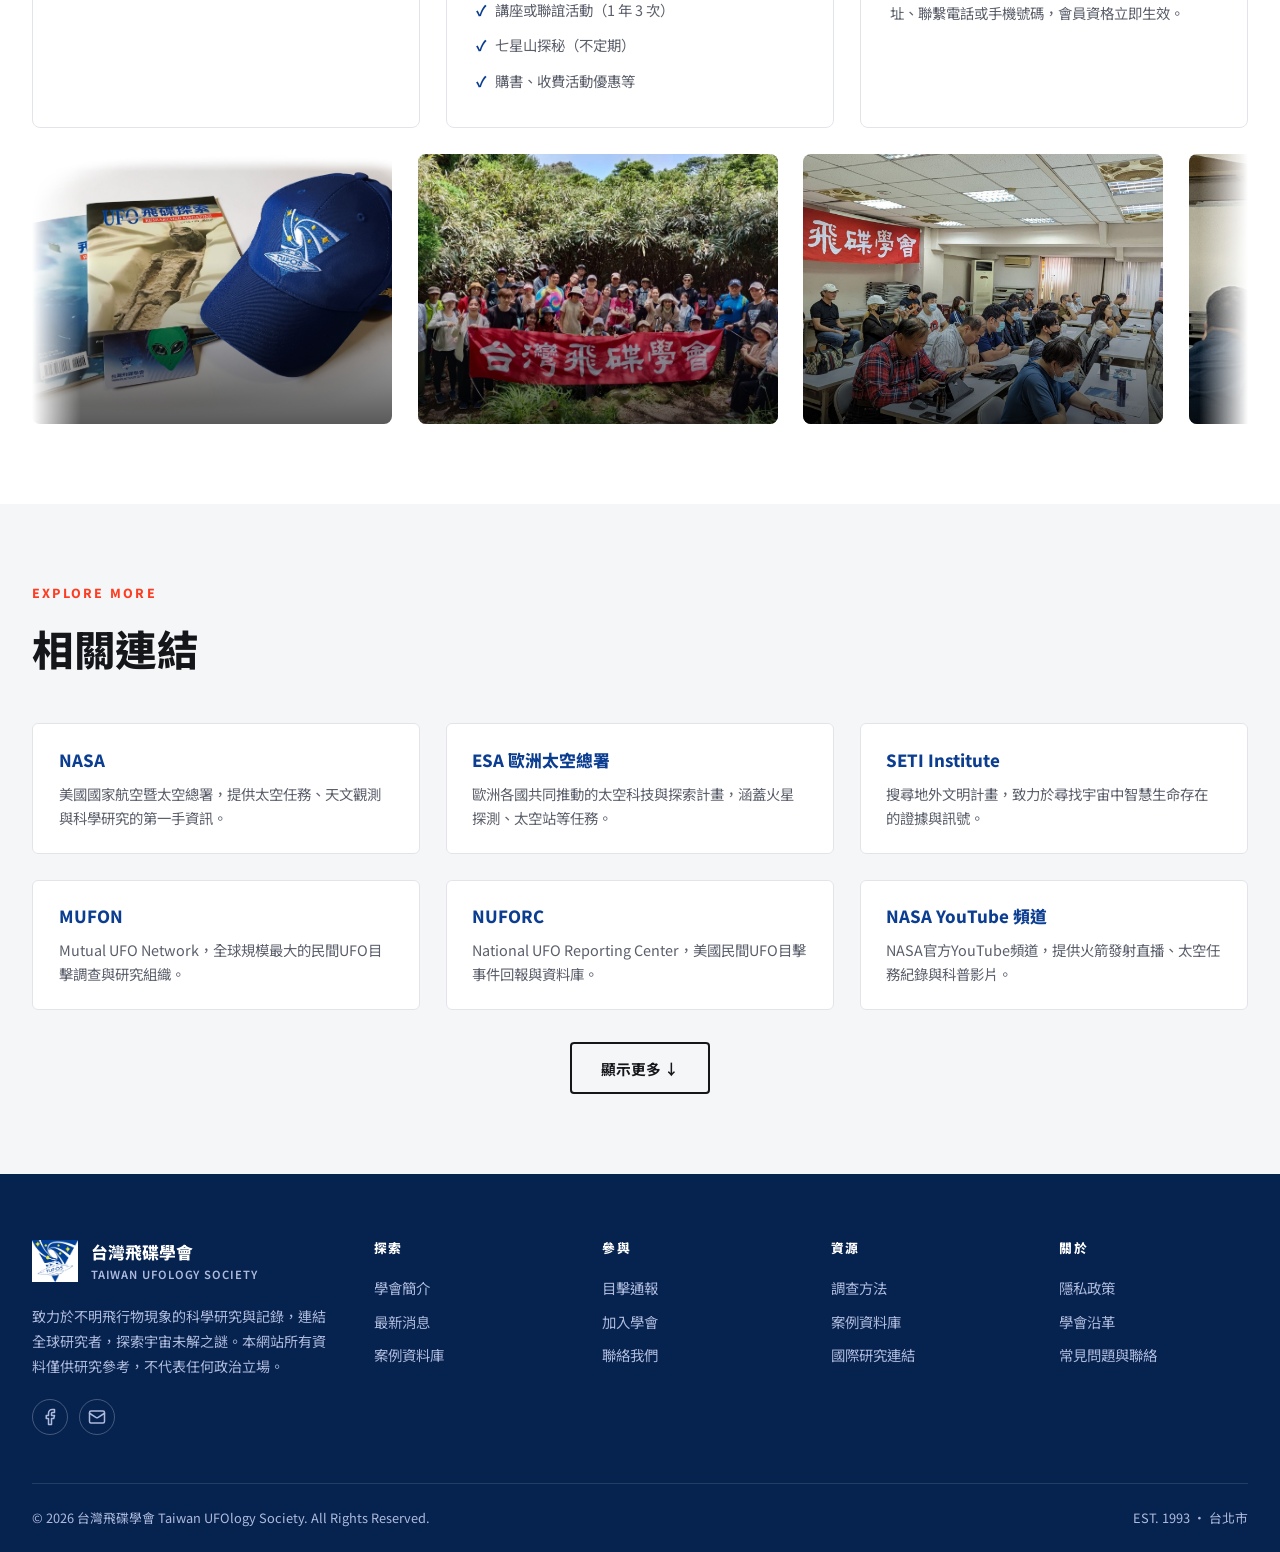
==== commit f129e460: "統一 Netlify 與 GitHub Pages 部署路徑" ====
--- a/index.html
+++ b/index.html
@@ -3,12 +3,16 @@
 <head>
 <meta charset="UTF-8">
 <meta name="viewport" content="width=device-width, initial-scale=1.0">
+<script>
+  window.SITE_BASE = location.hostname.endsWith('github.io') ? `/${location.pathname.split('/')[1]}/` : '/';
+  document.write('<base href="' + window.SITE_BASE + '">');
+</script>
 <title>台灣飛碟學會 | Taiwan UFOlogy Society</title>
 <meta name="description" content="台灣飛碟學會 — 以科學方法研究不明飛行物現象，記錄目擊事件，連結全球研究網絡。">
-<link rel="icon" type="image/png" href="/images/uploads/logo-transparent.png">
+<link rel="icon" type="image/png" href="images/uploads/logo-transparent.png">
 <link rel="preconnect" href="https://fonts.googleapis.com">
 <link href="https://fonts.googleapis.com/css2?family=Public+Sans:wght@400;500;600;700;800&amp;family=Noto+Sans+TC:wght@400;500;700;900&amp;display=swap" rel="stylesheet">
-<link rel="stylesheet" href="/assets/style.css">
+<link rel="stylesheet" href="assets/style.css">
 <!-- Google tag (gtag.js) -->
 <script async src="https://www.googletagmanager.com/gtag/js?id=G-JTSFNC92FQ"></script>
 <script>
@@ -29,8 +33,8 @@
       <a href="mailto:tufos1993@gmail.com">聯絡我們</a>
     </div>
     <div class="topbar-right">
-      <a href="/" style="font-weight:800;">中文</a>
-      <a href="/en/">EN</a>
+      <a href="./" style="font-weight:800;">中文</a>
+      <a href="en/">EN</a>
     </div>
   </div>
 </div>
@@ -38,8 +42,8 @@
 <!-- ===== HEADER ===== -->
 <header id="header">
   <div class="wrap">
-    <a href="/" class="logo">
-      <img src="/images/uploads/logo.jpg" alt="TUFOS">
+    <a href="./" class="logo">
+      <img src="images/uploads/logo.jpg" alt="TUFOS">
       <span class="logo-text">台灣飛碟學會<small>TAIWAN UFOLOGY SOCIETY</small></span>
     </a>
     <nav class="nav-links">
@@ -68,7 +72,7 @@
 <section id="hero" class="ph ph-nebula">
   <div class="hero-stars" id="hero-stars"></div>
   <div class="hero-encounter" aria-hidden="true">
-    <img class="hero-ufo" src="/images/generated/hero-ufo-complete.png" alt="">
+    <img class="hero-ufo" src="images/generated/hero-ufo-complete.png" alt="">
   </div>
   <div class="wrap hero-content">
     <div class="tag-row">
@@ -299,7 +303,7 @@
     <div class="footer-top">
       <div>
         <div class="footer-brand">
-          <img src="/images/uploads/logo.jpg" alt="TUFOS">
+          <img src="images/uploads/logo.jpg" alt="TUFOS">
           <div class="ft-title">台灣飛碟學會<small>TAIWAN UFOLOGY SOCIETY</small></div>
         </div>
         <p id="footer-desc">致力於不明飛行物現象的科學研究與記錄，連結全球研究者，探索宇宙未解之謎。本網站所有資料僅供研究參考，不代表任何政治立場。</p>
@@ -397,7 +401,7 @@
 </div>
 
 <script>window.SITE_LANG = "zh";</script>
-<script src="/assets/site.js"></script>
+<script src="assets/site.js"></script>
 <!-- Netlify Identity：用於處理後台邀請/重設密碼連結 -->
 <script src="https://identity.netlify.com/v1/netlify-identity-widget.js"></script>
 <script>
